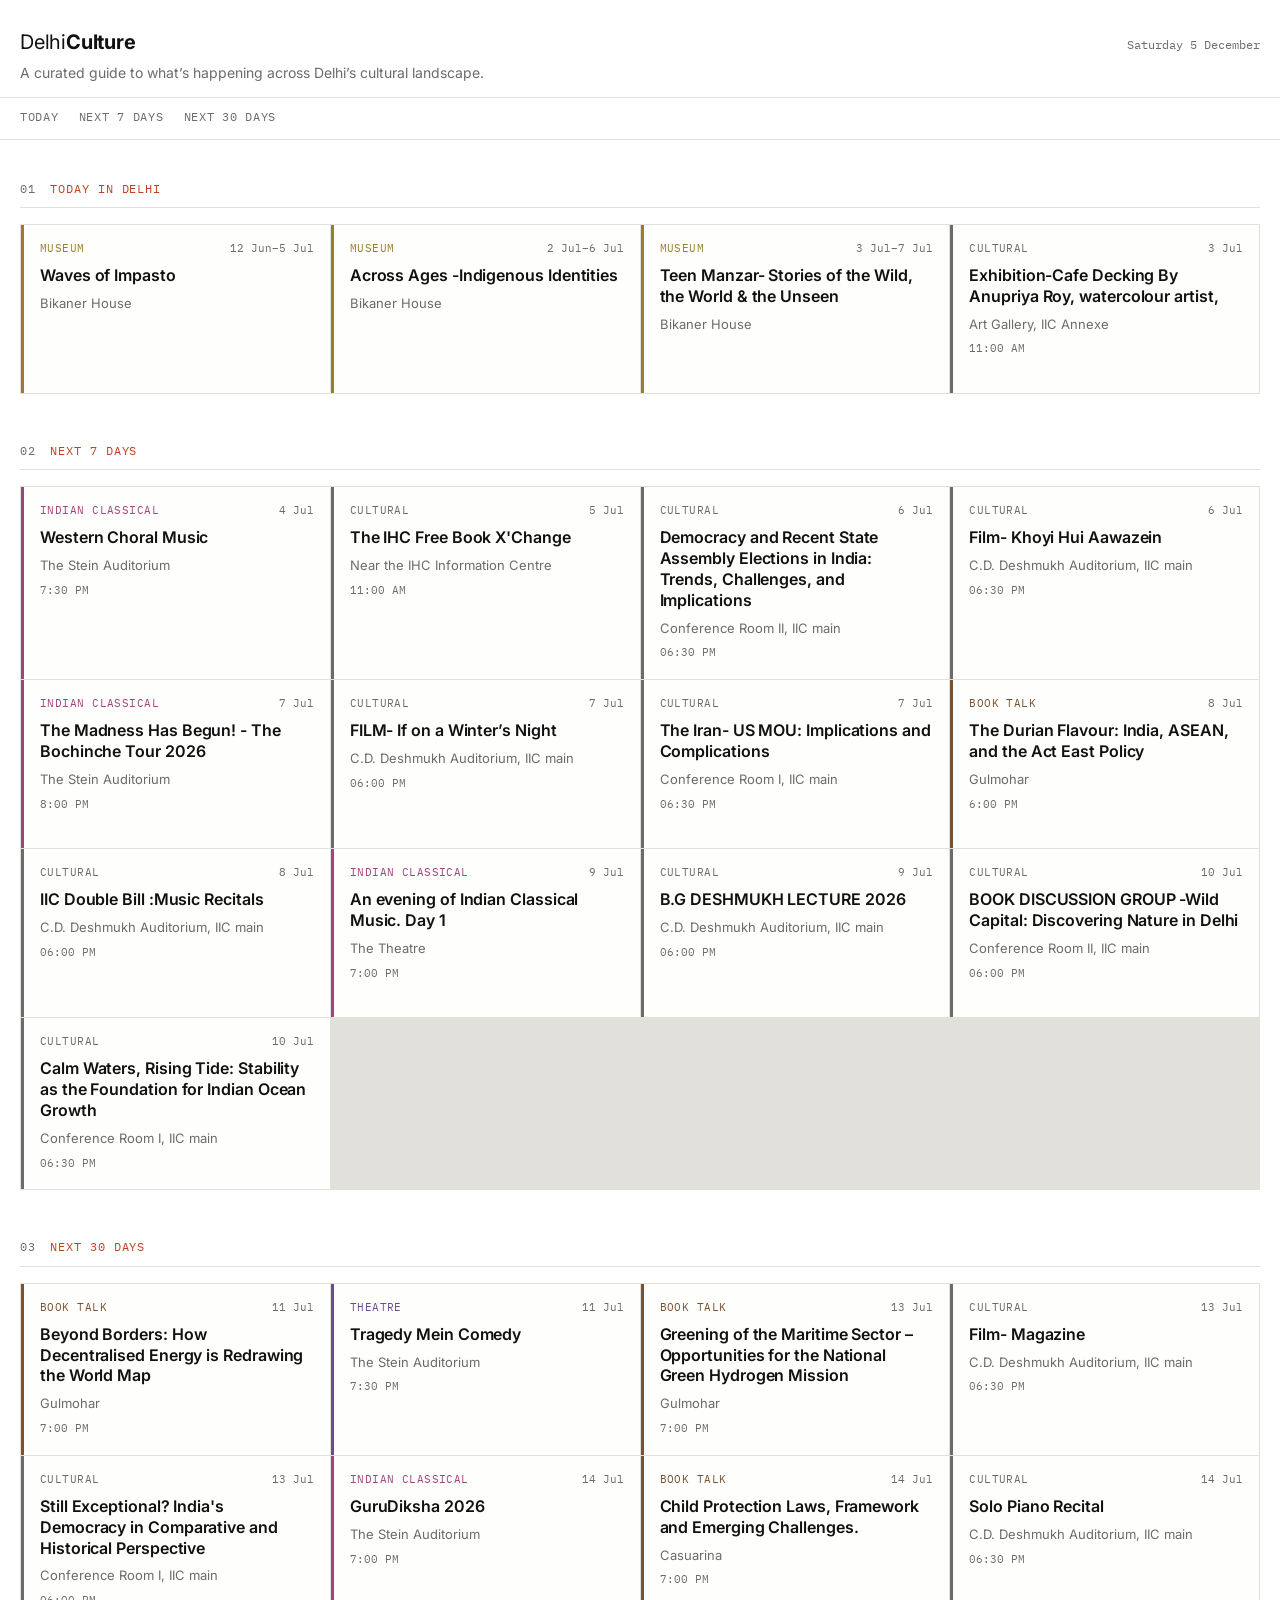
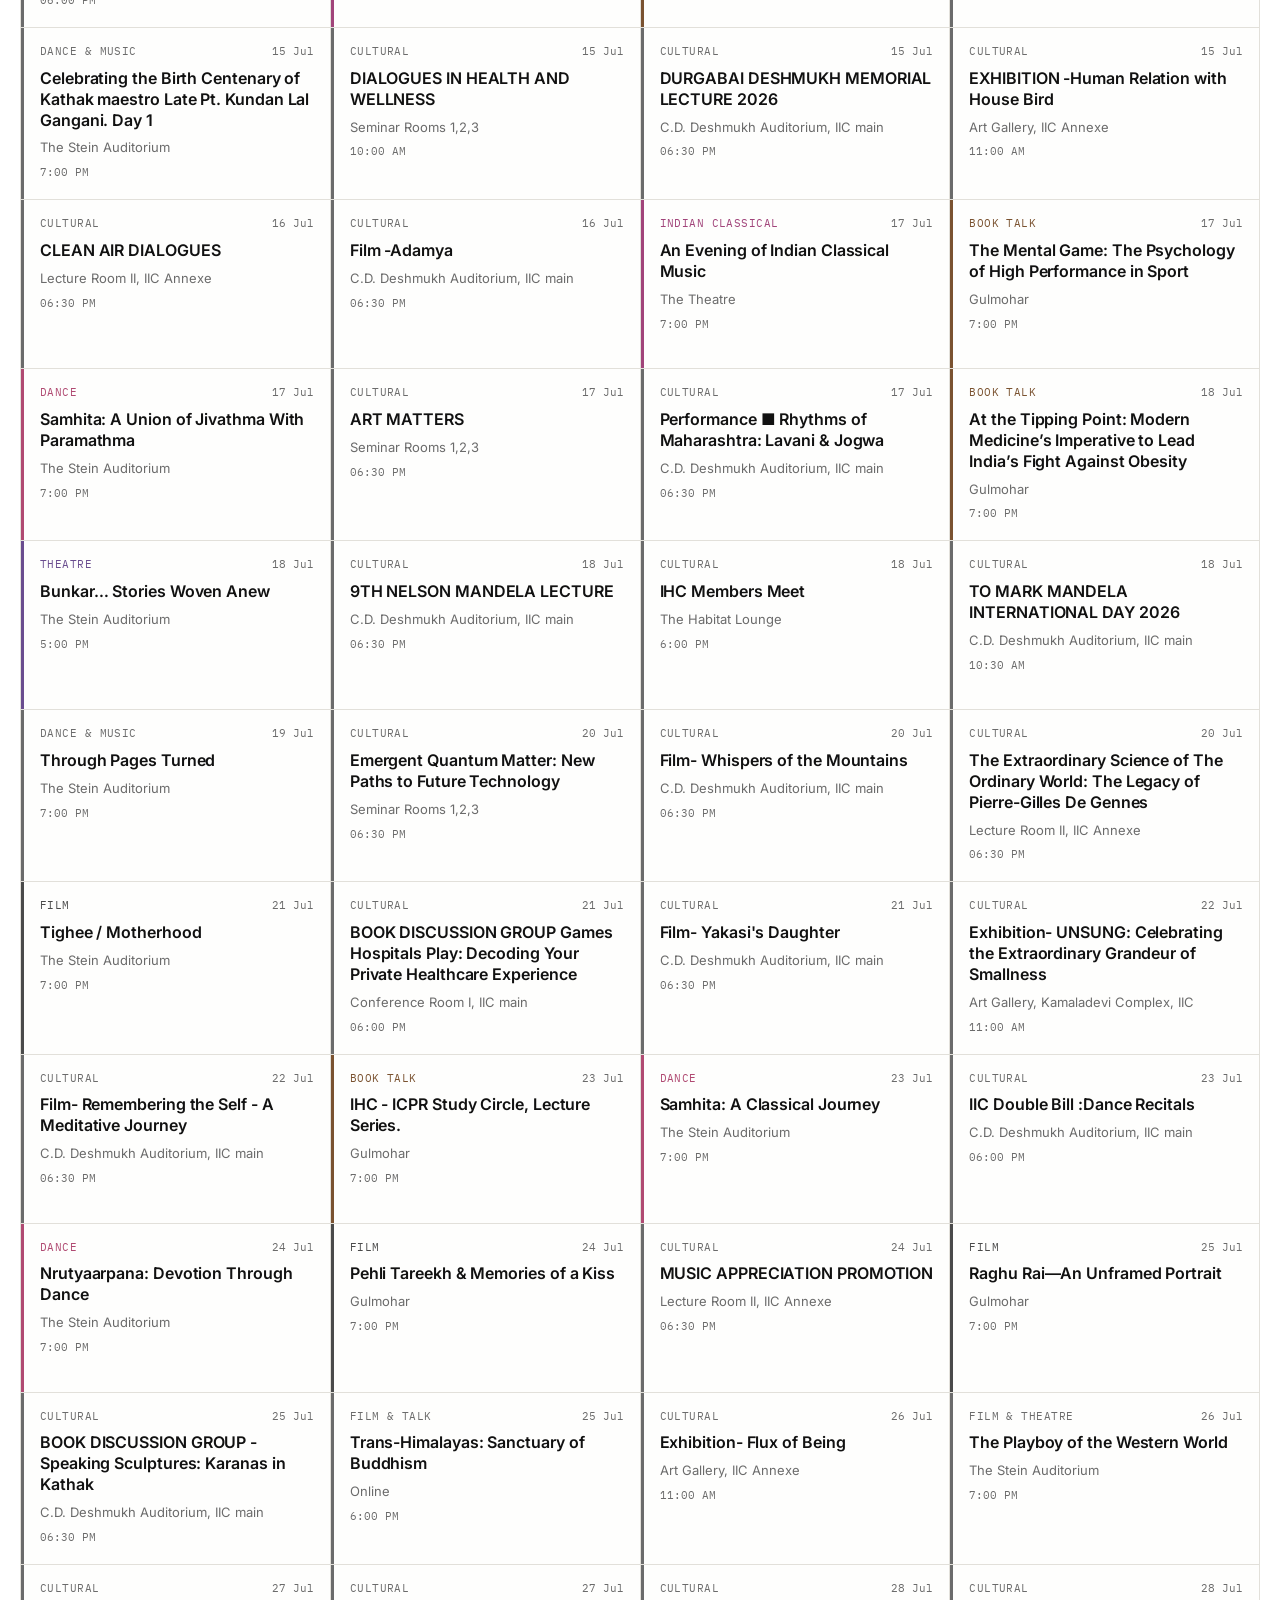
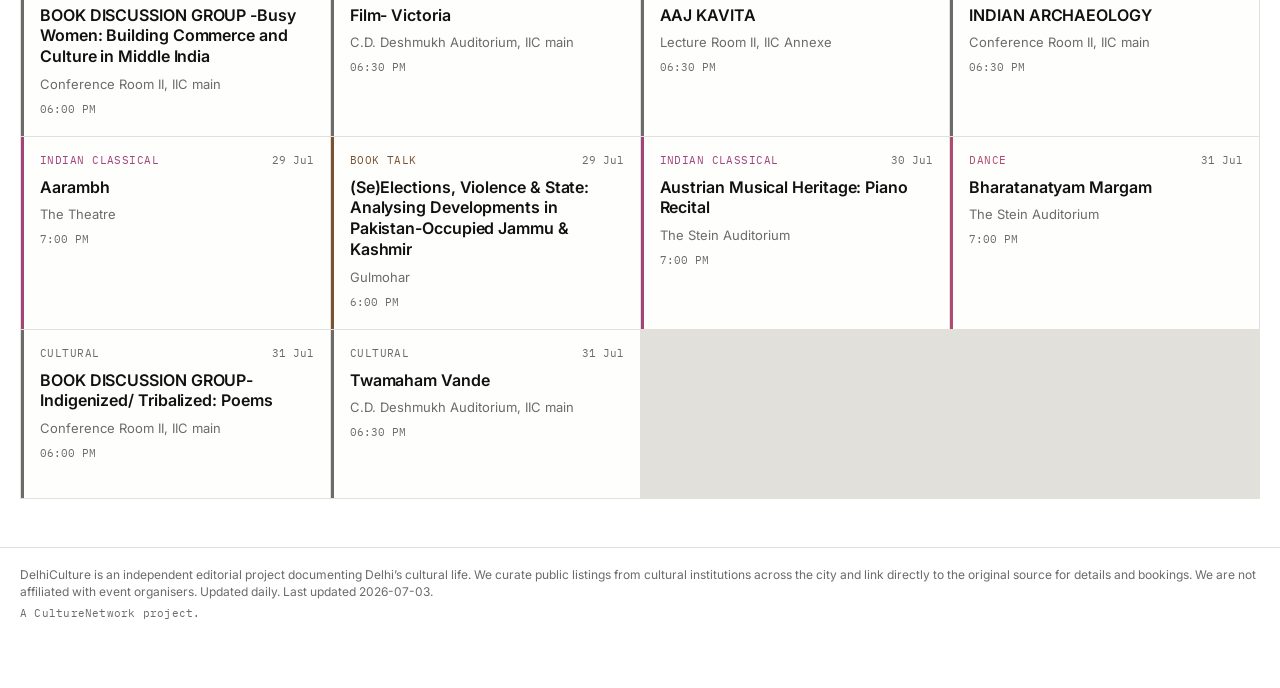
==== docs/index.html @ 077189d6 "Update events (2026-07-03)" ====
<!DOCTYPE html>
<html lang="en">
<head>
<meta charset="UTF-8">
<meta name="viewport" content="width=device-width, initial-scale=1.0">
<title>DelhiCulture — What to see in Delhi today</title>
<meta name="description" content="A curated index of exhibitions, talks, music, theatre and heritage events in Delhi. No ticketing, no clutter — just what's on.">
<link rel="preconnect" href="https://fonts.googleapis.com">
<link rel="preconnect" href="https://fonts.gstatic.com" crossorigin>
<link href="https://fonts.googleapis.com/css2?family=Inter:wght@400;500;600;700&family=IBM+Plex+Mono:wght@400;500&display=swap" rel="stylesheet">
<link rel="stylesheet" href="style.css">
</head>
<body>

<header class="masthead">
  <div class="masthead__row">
    <a href="/" class="wordmark"><span class="wordmark__delhi">Delhi</span><span class="wordmark__culture">Culture</span></a>
    <span class="masthead__date" id="masthead-date"></span>
  </div>
  <p class="masthead__strap">A curated guide to what’s happening across Delhi’s cultural landscape.</p>
</header>

<nav class="jumpnav" aria-label="Sections">
  <a href="#today">Today</a>
  <a href="#week">Next 7 Days</a>
  <a href="#month">Next 30 Days</a>
</nav>

<main id="main">

  <section class="section" id="today">
    <div class="section__eyebrow"><span class="eyebrow-index">01</span> Today in Delhi</div>
    <div class="card-grid" id="grid-today" data-empty-copy="Nothing new listed for today yet. Check back this evening, or see the next 7 days below.">
      <p class="loading">Loading —</p>
    </div>
  </section>

  <section class="section" id="week">
    <div class="section__eyebrow"><span class="eyebrow-index">02</span> Next 7 Days</div>
    <div class="card-grid" id="grid-week" data-empty-copy="Nothing new listed for the next 7 days yet.">
      <p class="loading">Loading —</p>
    </div>
  </section>

  <section class="section" id="month">
    <div class="section__eyebrow"><span class="eyebrow-index">03</span> Next 30 Days</div>
    <div class="card-grid" id="grid-month" data-empty-copy="Nothing new listed for the next 30 days yet.">
      <p class="loading">Loading —</p>
    </div>
  </section>

</main>

<footer class="footer">
  <p>DelhiCulture is an independent editorial project documenting Delhi’s cultural life. We curate public listings from cultural institutions across the city and link directly to the original source for details and bookings. We are not affiliated with event organisers. Updated daily. <span id="footer-generated"></span></p>
  <p class="footer__network">A CultureNetwork project.</p>
</footer>

<script src="app.js"></script>
</body>
</html>
---- docs/style.css ----
/* ============================================================
   DelhiCulture — design tokens
   Palette:  bg #FFFFFF · ink #111111 · muted #6B6B6B
             hairline #E2E0DA · accent #C1401F (used only for
             eyebrows + category tags — architectural redline)
   Type:     Inter (display/body) · IBM Plex Mono (metadata,
             the "index card" register — dates, times, category
             codes read like catalog annotations)
   Layout:   dense multi-column index, sharp corners, no shadow,
             no animation.
   ============================================================ */

:root {
  --bg: #ffffff;
  --ink: #111111;
  --muted: #6b6b6b;
  --hairline: #e2e0da;
  --accent: #c1401f;
  --card-bg: #fefefd;

  /* Category palette — muted, one hue family per discipline, used only
     as a left-edge stripe + the category label text. Kept desaturated
     so the grid still reads as quiet/editorial rather than a color chart. */
  --cat-heritage: #a13a2e;
  --cat-archaeology: #a15c2e;
  --cat-architecture: #35577d;
  --cat-urbanism: #3d6e78;
  --cat-landscape: #4c7a52;
  --cat-museum: #9c7d2e;
  --cat-photography: #6b5a8a;
  --cat-classical: #a1447a;
  --cat-jazz: #b8752b;
  --cat-dance: #b04a72;
  --cat-theatre: #6a4d8f;
  --cat-film: #4a4a4a;
  --cat-book: #7a5230;
  --cat-children: #c0703f;
  --cat-festival: #957a2e;
  --cat-default: #6b6b6b;

  --font-display: "Inter", -apple-system, "Helvetica Neue", Arial, sans-serif;
  --font-mono: "IBM Plex Mono", "SF Mono", Menlo, monospace;

  --gutter: 20px;
  --max-width: 1400px;
}

* { box-sizing: border-box; }

html { -webkit-text-size-adjust: 100%; }

body {
  margin: 0;
  background: var(--bg);
  color: var(--ink);
  font-family: var(--font-display);
  font-size: 15px;
  line-height: 1.45;
  -webkit-font-smoothing: antialiased;
}

a { color: inherit; }

/* ---------- masthead ---------- */

.masthead {
  max-width: var(--max-width);
  margin: 0 auto;
  padding: 28px var(--gutter) 14px;
  border-bottom: 1px solid var(--hairline);
}

.masthead__row {
  display: flex;
  align-items: baseline;
  justify-content: space-between;
  gap: 12px;
}

.wordmark {
  font-weight: 400;
  font-size: 20px;
  letter-spacing: -0.01em;
  text-decoration: none;
  color: var(--ink);
}

.wordmark__delhi {
  font-weight: 400;
}

.wordmark__culture {
  font-weight: 700;
}

.masthead__date {
  font-family: var(--font-mono);
  font-size: 12px;
  color: var(--muted);
  white-space: nowrap;
}

.masthead__strap {
  margin: 6px 0 0;
  color: var(--muted);
  font-size: 14px;
}

/* ---------- jump nav ---------- */

.jumpnav {
  max-width: var(--max-width);
  margin: 0 auto;
  padding: 10px var(--gutter);
  display: flex;
  gap: 20px;
  border-bottom: 1px solid var(--hairline);
  position: sticky;
  top: 0;
  background: var(--bg);
  z-index: 10;
}

.jumpnav a {
  font-family: var(--font-mono);
  font-size: 12px;
  text-transform: uppercase;
  letter-spacing: 0.06em;
  text-decoration: none;
  color: var(--muted);
  border-bottom: 1px solid transparent;
  padding-bottom: 2px;
}

.jumpnav a:hover,
.jumpnav a:focus-visible {
  color: var(--ink);
  border-bottom-color: var(--ink);
}

/* ---------- sections ---------- */

.section {
  max-width: var(--max-width);
  margin: 0 auto;
  padding: 40px var(--gutter) 8px;
}

.section__eyebrow {
  font-family: var(--font-mono);
  font-size: 12px;
  text-transform: uppercase;
  letter-spacing: 0.08em;
  color: var(--accent);
  margin-bottom: 16px;
  padding-bottom: 10px;
  border-bottom: 1px solid var(--hairline);
}

.eyebrow-index {
  color: var(--muted);
  margin-right: 6px;
}

.loading,
.empty-state {
  font-family: var(--font-mono);
  font-size: 13px;
  color: var(--muted);
  padding: 24px 0 40px;
}

/* ---------- card grid ---------- */

.card-grid {
  display: grid;
  grid-template-columns: repeat(auto-fill, minmax(260px, 1fr));
  gap: 1px;
  background: var(--hairline);
  border: 1px solid var(--hairline);
}

.card {
  background: var(--card-bg);
  padding: 16px 16px 18px;
  display: flex;
  flex-direction: column;
  gap: 8px;
  text-decoration: none;
  color: var(--ink);
  min-height: 168px;
  border-left: 3px solid var(--cat-color, var(--cat-default));
}

.card:hover .card__title,
.card:focus-visible .card__title {
  text-decoration: underline;
  text-underline-offset: 3px;
}

.card:focus-visible {
  outline: 2px solid var(--accent);
  outline-offset: -2px;
}

.card__meta {
  display: flex;
  justify-content: space-between;
  gap: 8px;
  font-family: var(--font-mono);
  font-size: 11px;
  color: var(--muted);
}

.card__category {
  color: var(--cat-color, var(--cat-default));
  text-transform: uppercase;
  letter-spacing: 0.04em;
}

.card__image {
  width: 100%;
  aspect-ratio: 16 / 9;
  object-fit: cover;
  background: #f2f1ee;
  display: block;
}

.card__title {
  font-weight: 600;
  font-size: 16px;
  line-height: 1.3;
  letter-spacing: -0.005em;
}

.card__venue {
  font-size: 13px;
  color: var(--muted);
}

.card__time {
  font-family: var(--font-mono);
  font-size: 11px;
  color: var(--muted);
}

.card__desc {
  font-size: 13px;
  color: #3a3a3a;
  line-height: 1.4;
  margin-top: auto;
  padding-top: 4px;
}

/* ---------- footer ---------- */

.footer {
  max-width: var(--max-width);
  margin: 40px auto 0;
  padding: 18px var(--gutter) 60px;
  border-top: 1px solid var(--hairline);
  color: var(--muted);
  font-size: 12px;
}

.footer p {
  margin: 0 0 6px;
}

.footer__network {
  color: var(--muted);
  font-family: var(--font-mono);
  font-size: 11px;
  letter-spacing: 0.02em;
}

/* ---------- accessibility / motion ---------- */

@media (prefers-reduced-motion: reduce) {
  * { transition: none !important; }
}

/* ---------- responsive ---------- */

@media (max-width: 640px) {
  .masthead__row { align-items: flex-start; flex-direction: column; gap: 2px; }
  .card-grid { grid-template-columns: 1fr; }
  .section { padding-top: 28px; }
}
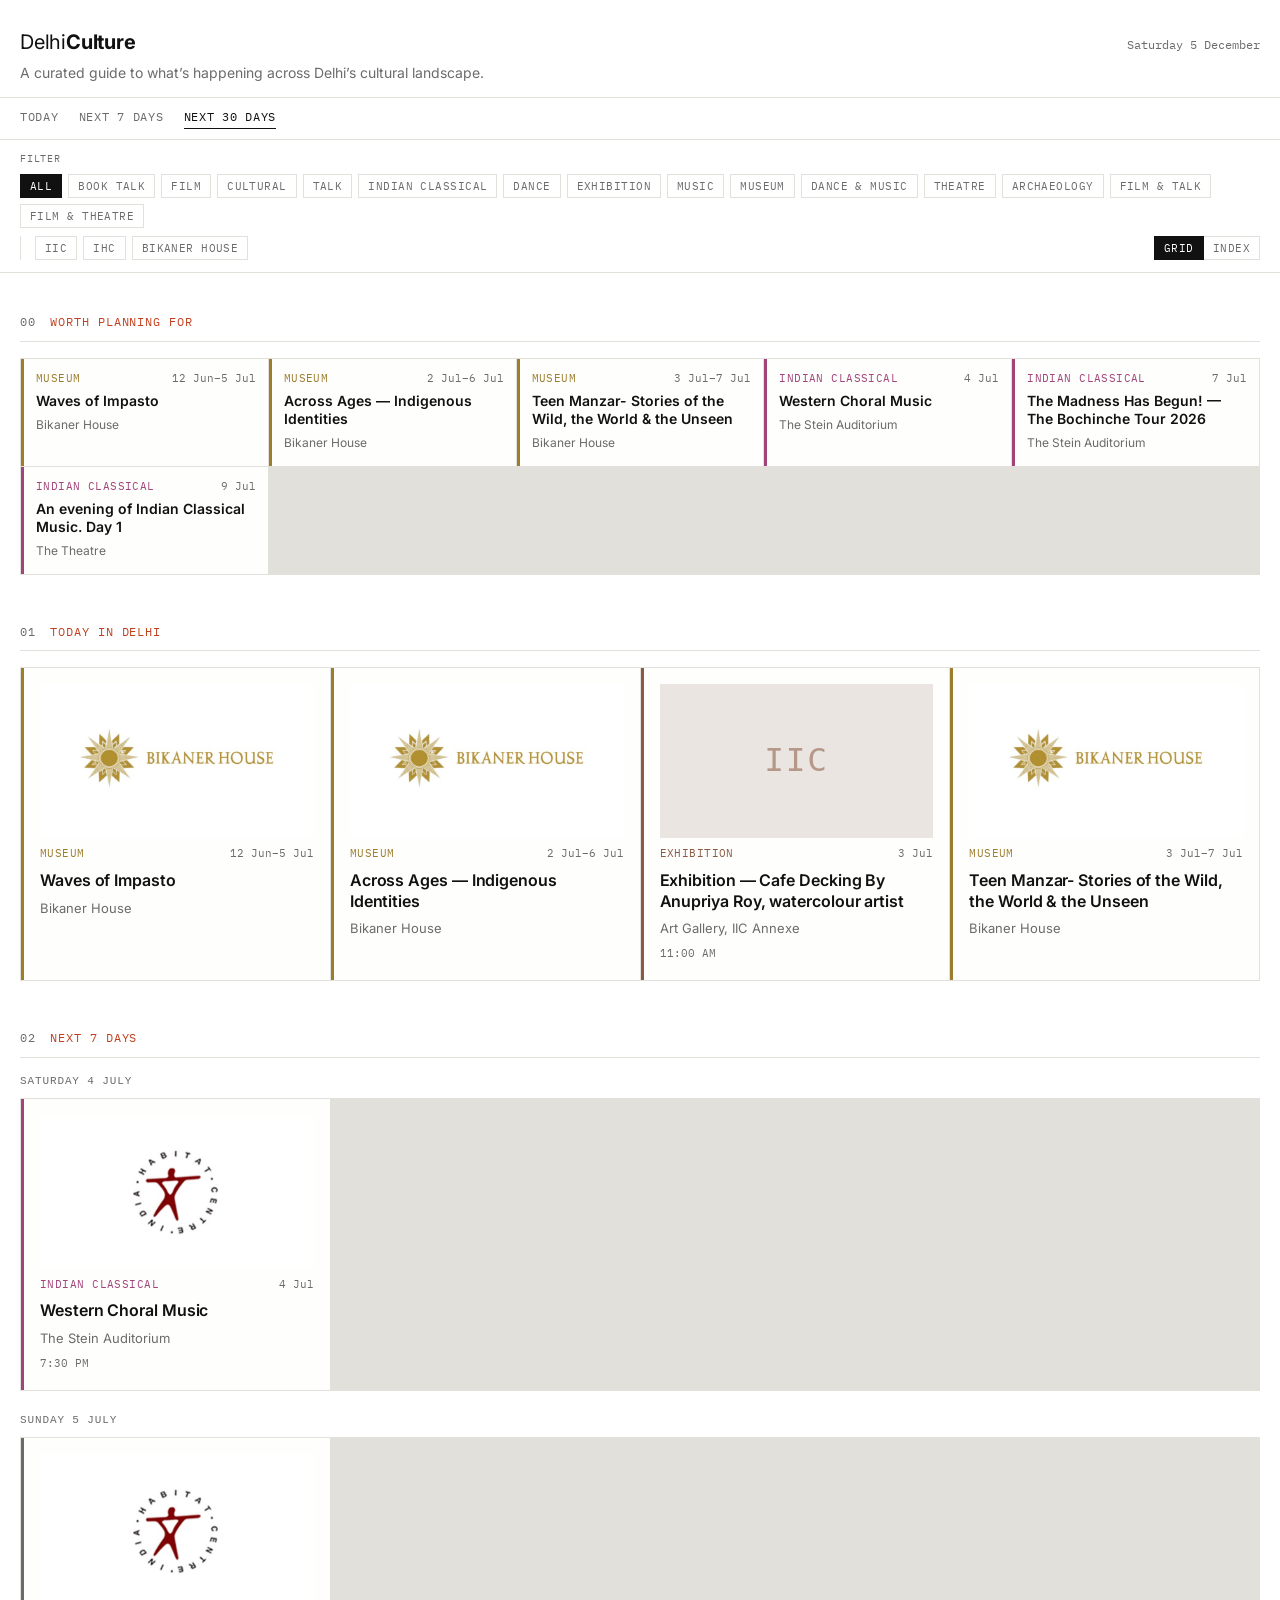
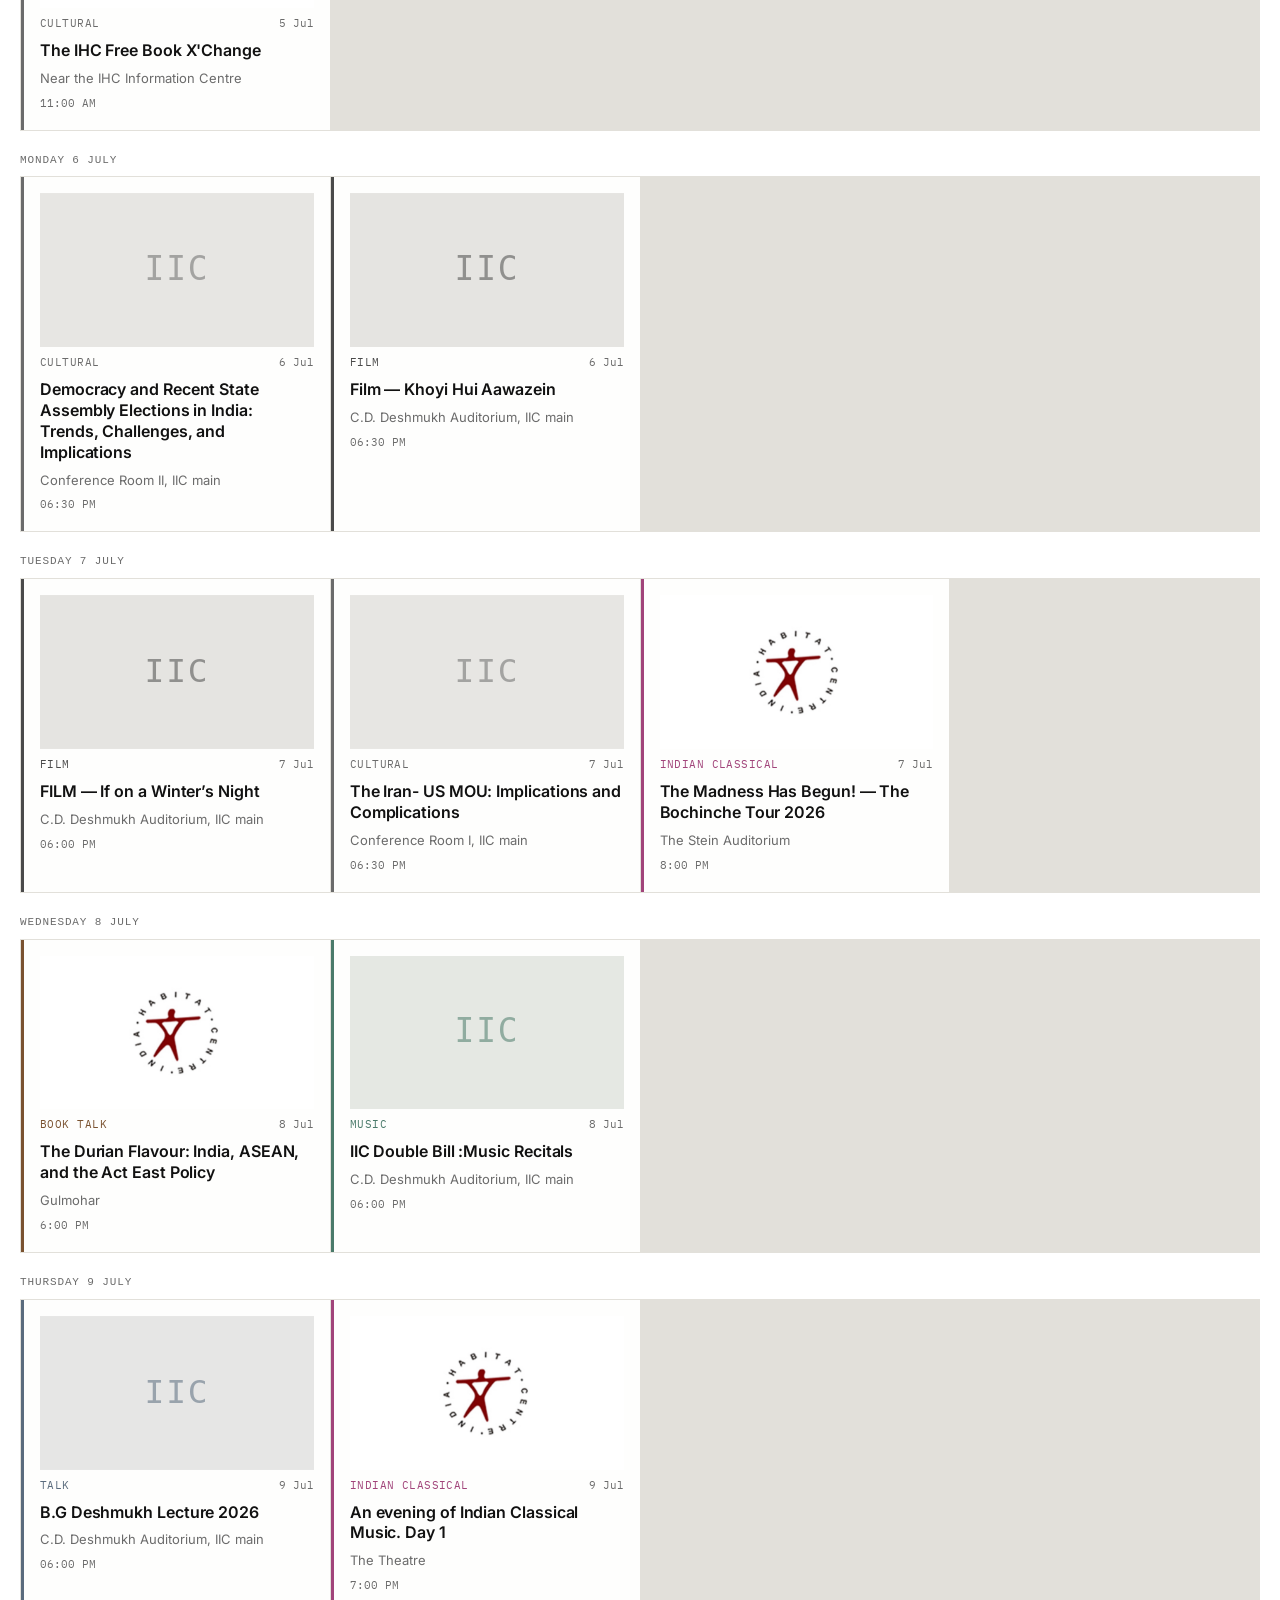
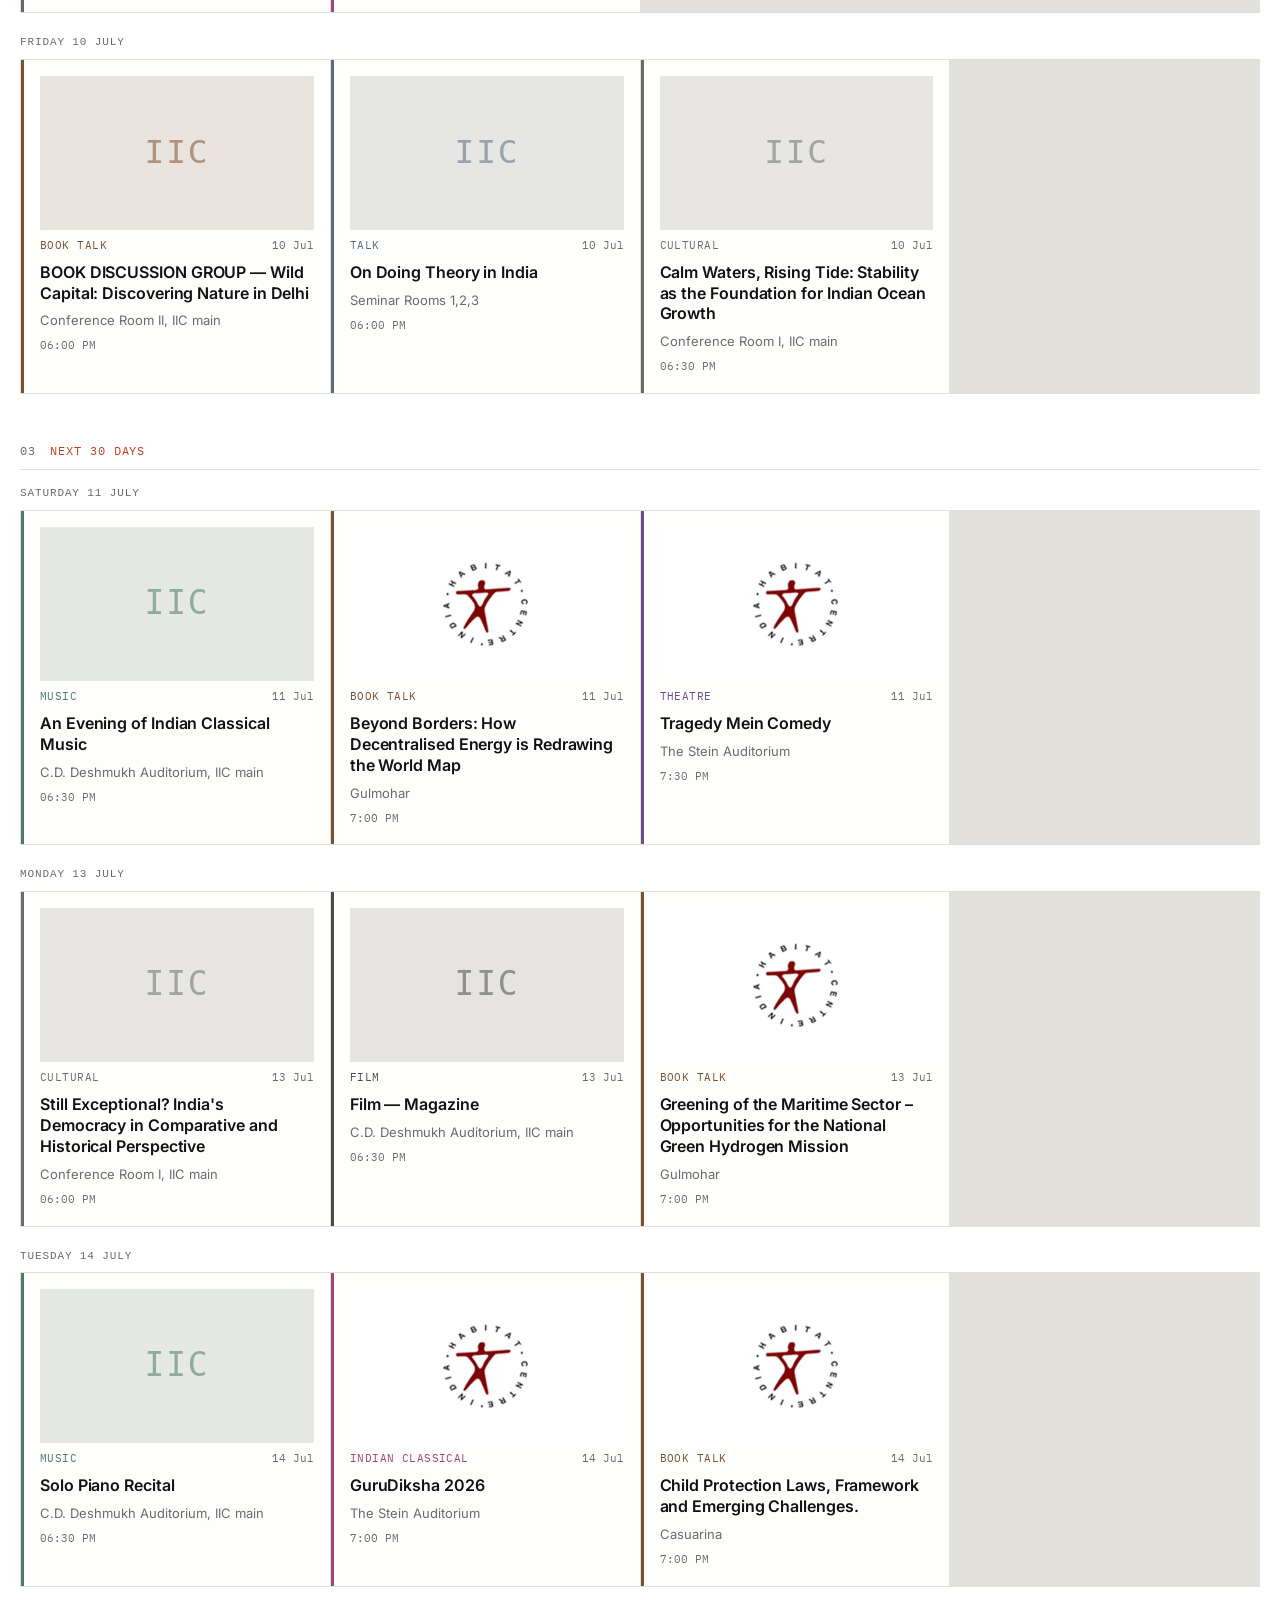
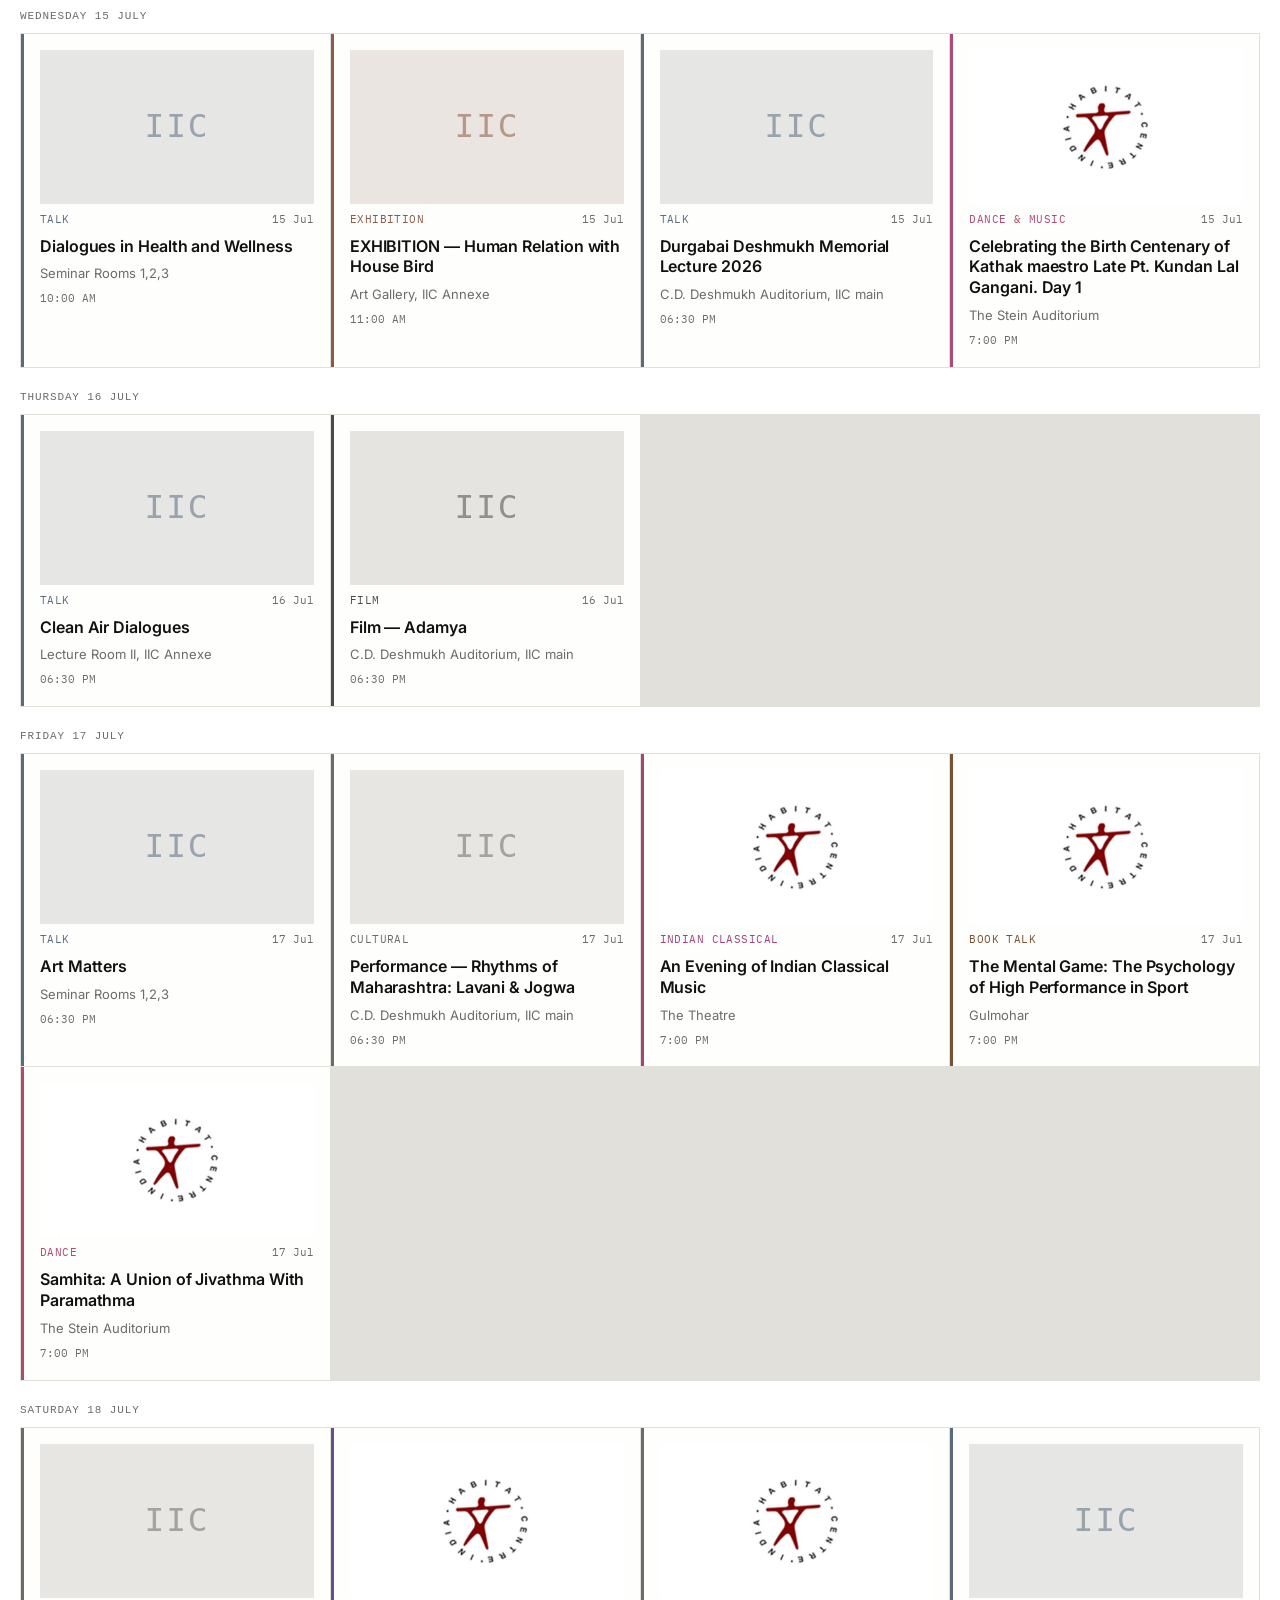
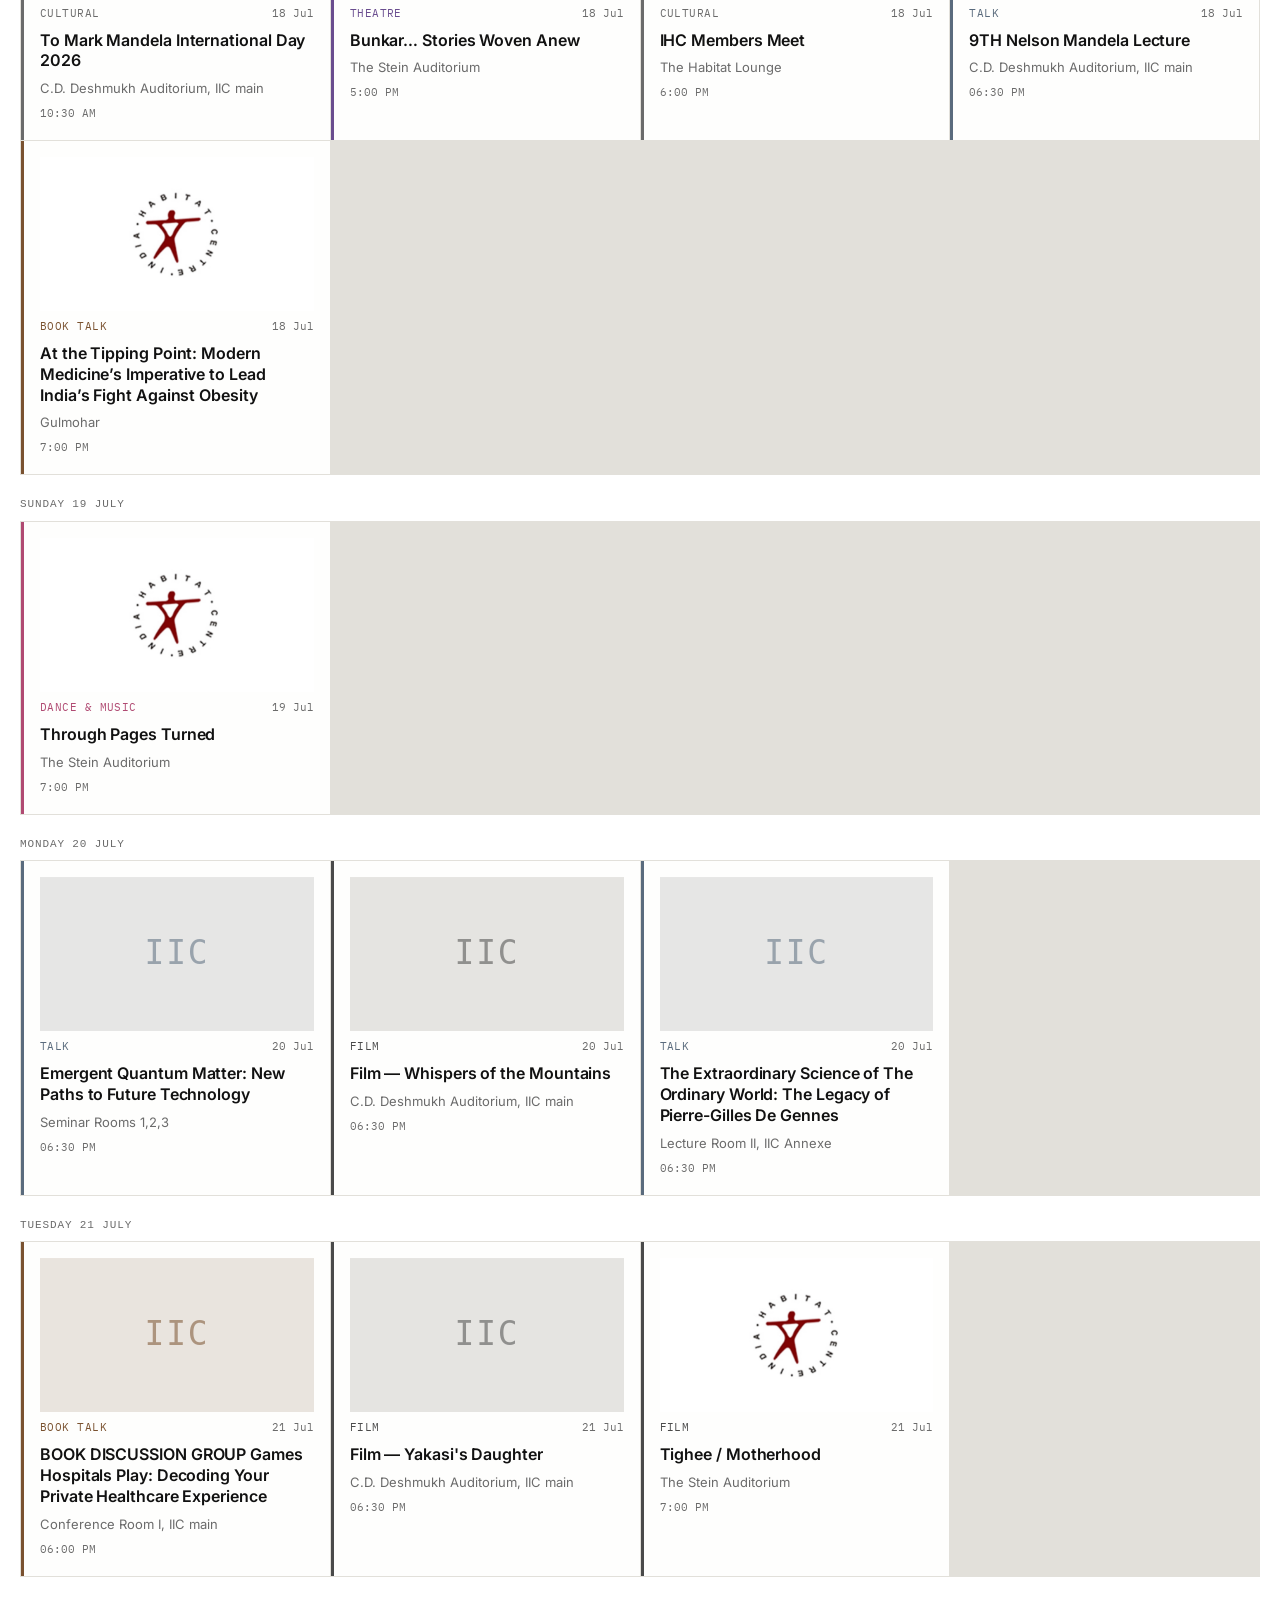
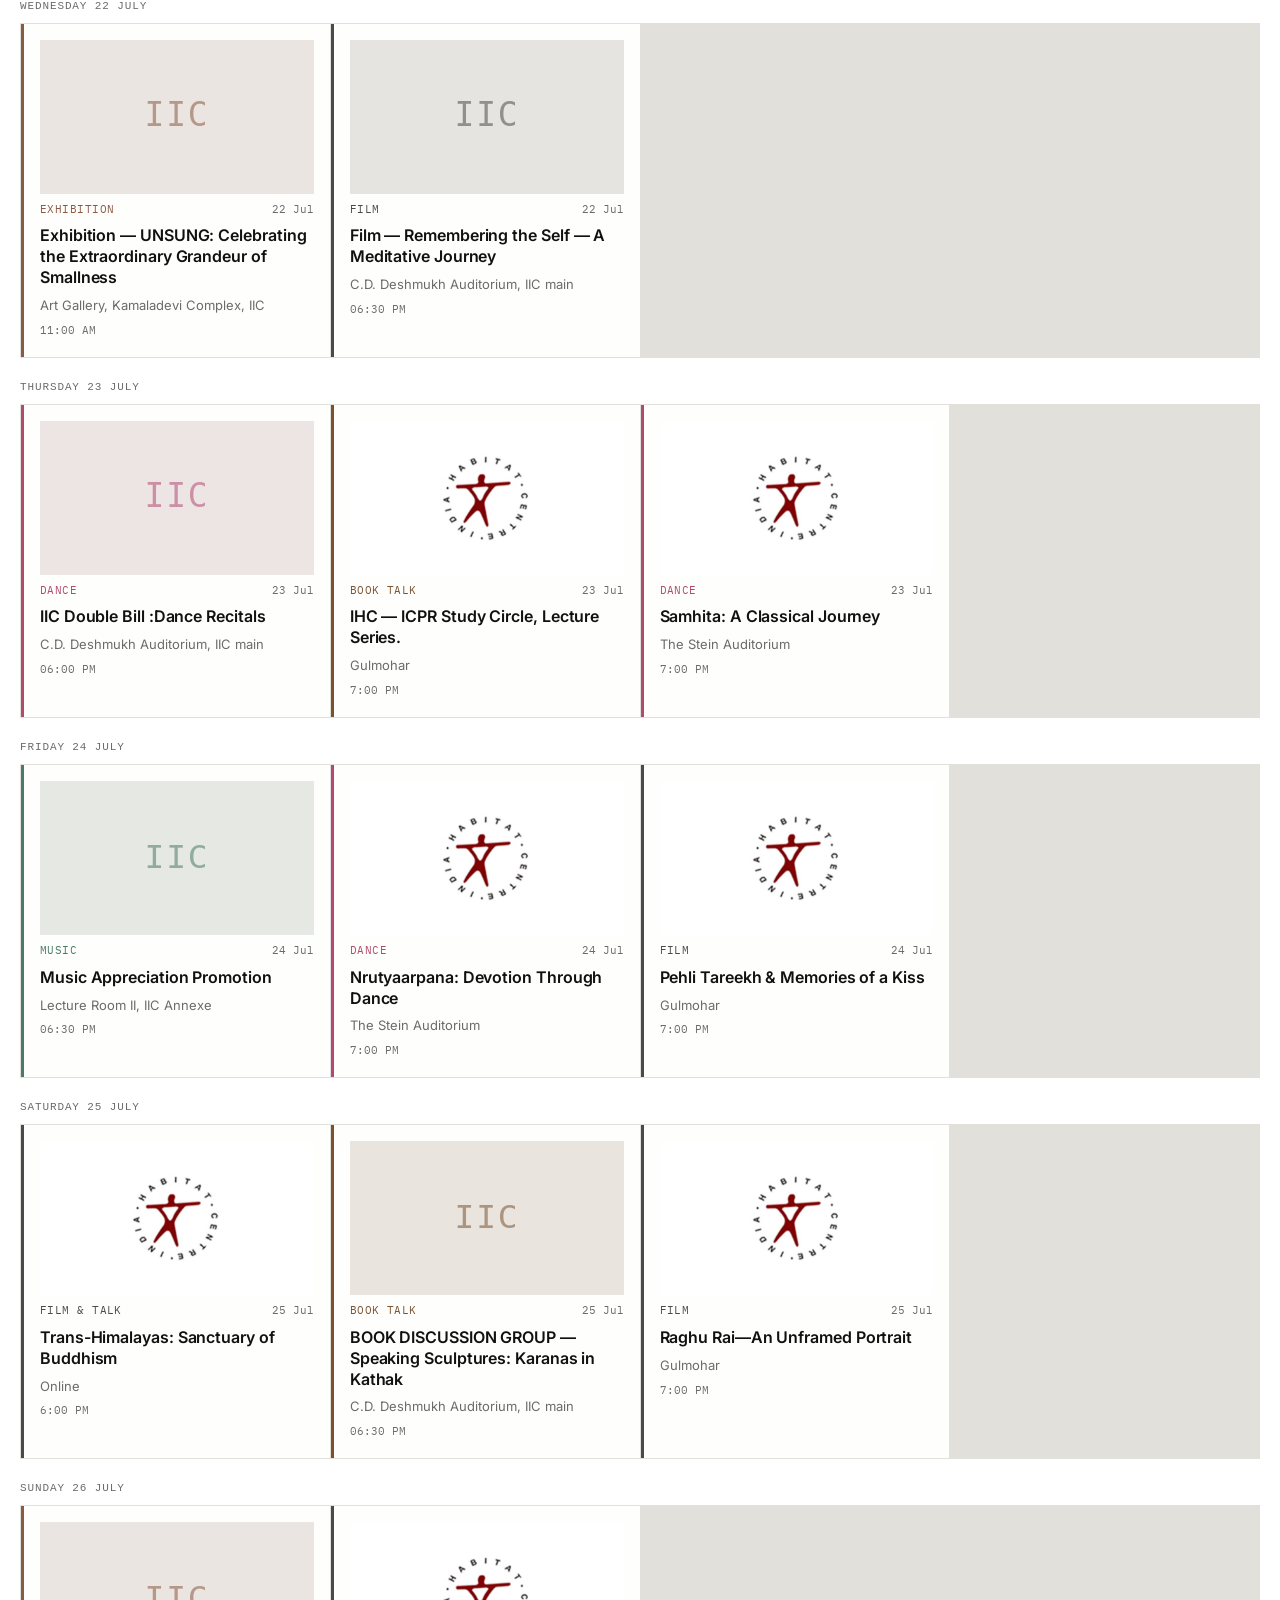
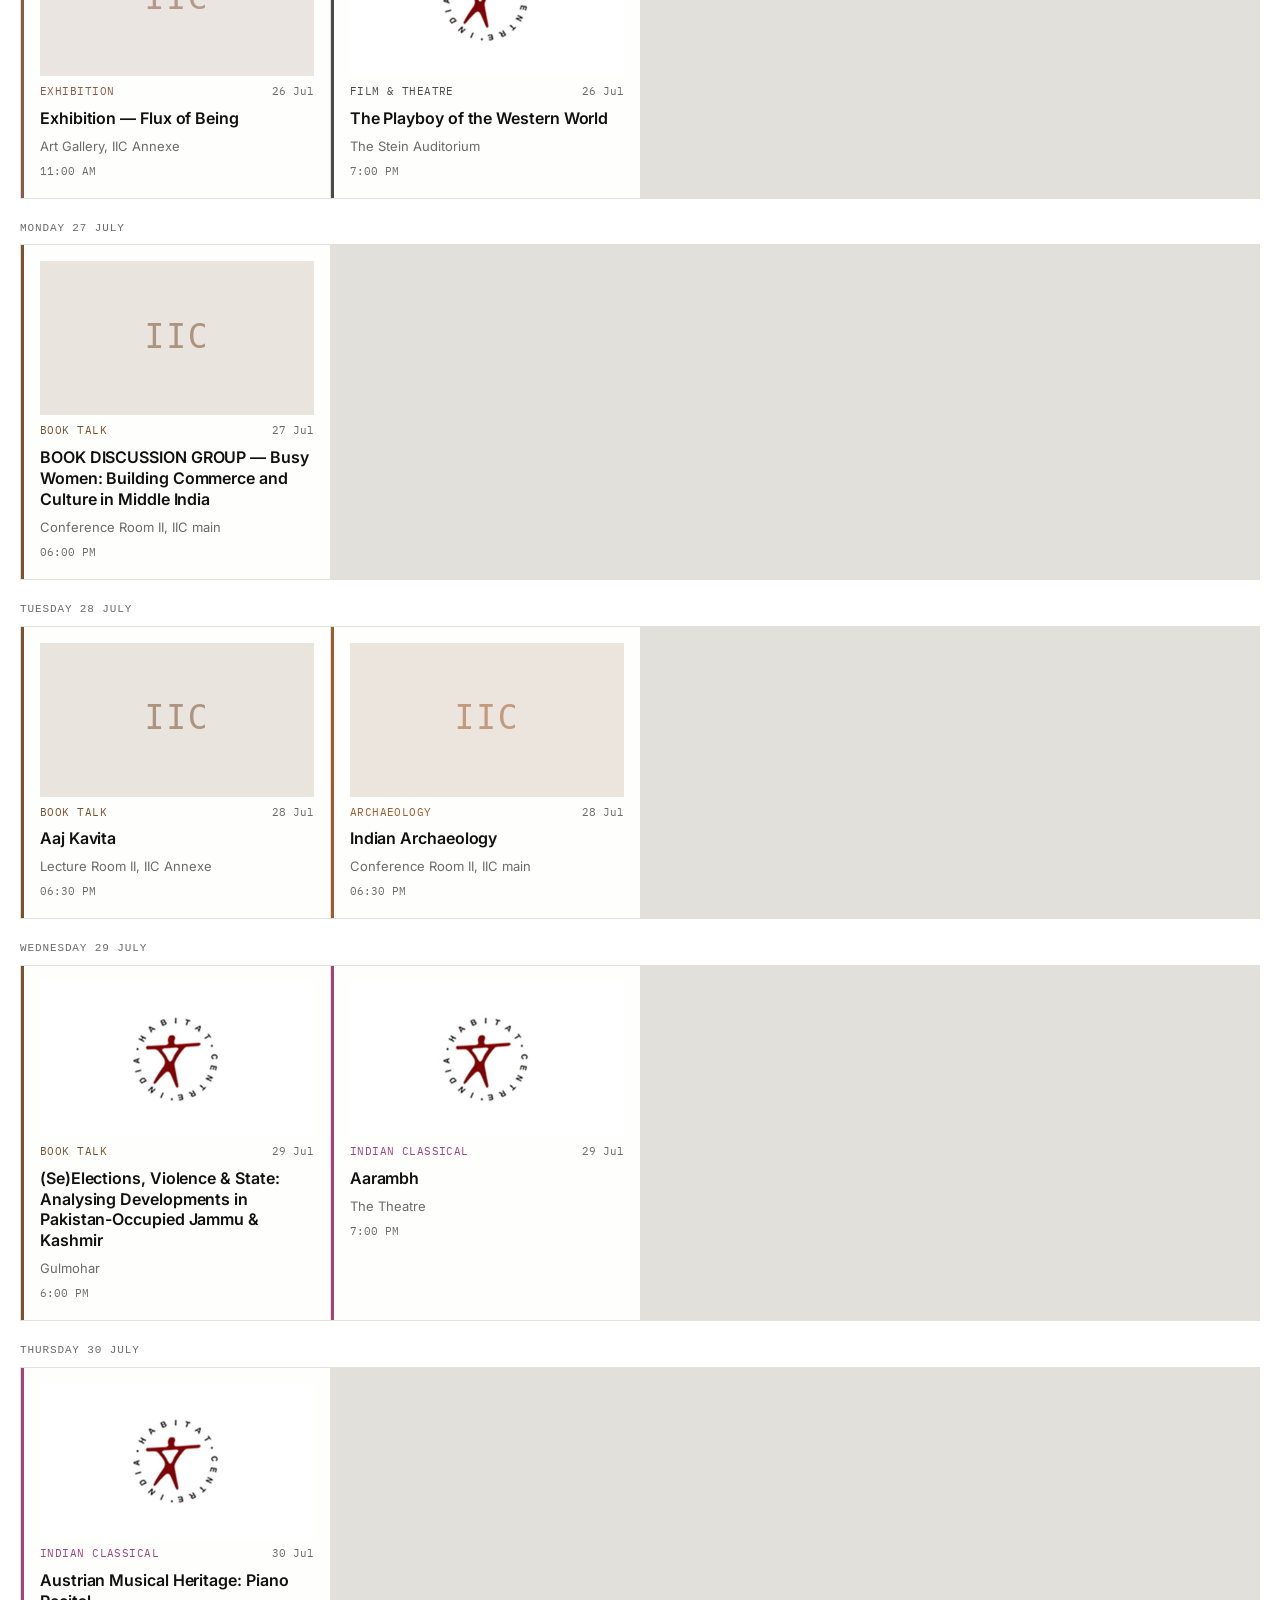
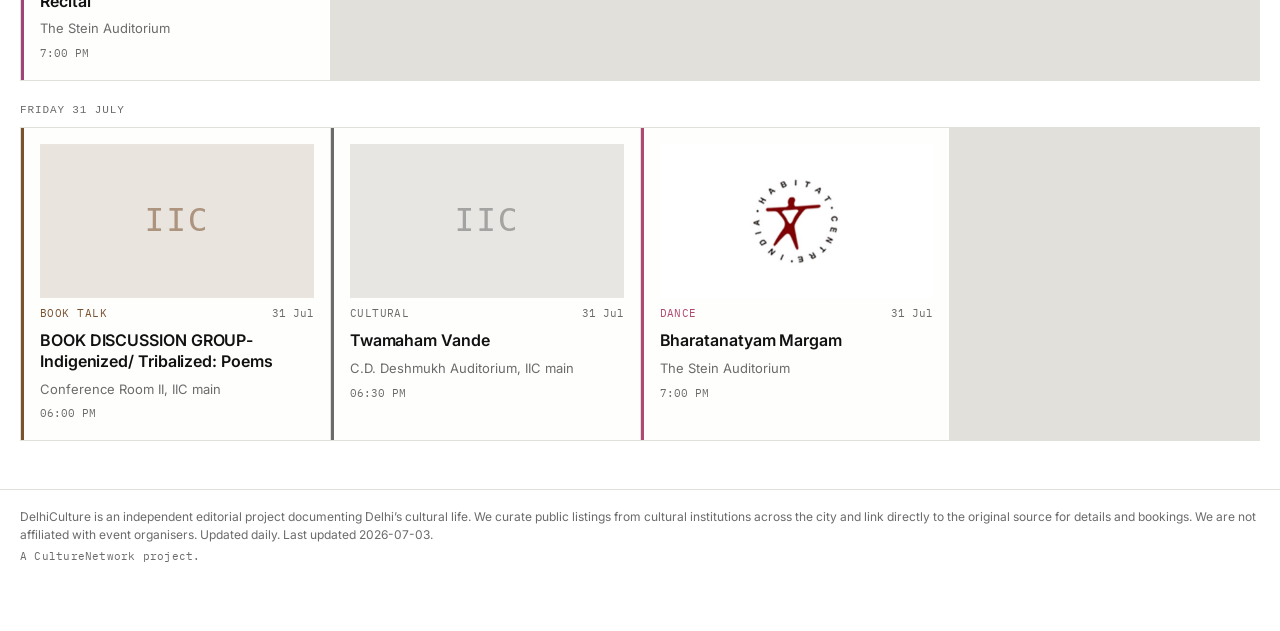
==== commit 8e3a4f06: "Update events (2026-07-03)" ====
--- a/docs/index.html
+++ b/docs/index.html
@@ -5,6 +5,12 @@
 <meta name="viewport" content="width=device-width, initial-scale=1.0">
 <title>DelhiCulture — What to see in Delhi today</title>
 <meta name="description" content="A curated index of exhibitions, talks, music, theatre and heritage events in Delhi. No ticketing, no clutter — just what's on.">
+<link rel="canonical" href="https://delhiculture.com/">
+<meta property="og:title" content="DelhiCulture — What to see in Delhi today">
+<meta property="og:description" content="A curated index of exhibitions, talks, music, theatre and heritage events in Delhi.">
+<meta property="og:url" content="https://delhiculture.com/">
+<meta property="og:type" content="website">
+<link rel="icon" href="data:image/svg+xml,%3Csvg xmlns='http://www.w3.org/2000/svg' viewBox='0 0 64 64'%3E%3Crect width='64' height='64' fill='%23111111'/%3E%3Ctext x='32' y='43' font-family='monospace' font-size='28' fill='%23ffffff' text-anchor='middle'%3EDC%3C/text%3E%3C/svg%3E">
 <link rel="preconnect" href="https://fonts.googleapis.com">
 <link rel="preconnect" href="https://fonts.gstatic.com" crossorigin>
 <link href="https://fonts.googleapis.com/css2?family=Inter:wght@400;500;600;700&family=IBM+Plex+Mono:wght@400;500&display=swap" rel="stylesheet">
@@ -26,28 +32,48 @@
   <a href="#month">Next 30 Days</a>
 </nav>
 
+<div class="controls" aria-label="Filter and view options">
+  <span class="controls__label">Filter</span>
+  <div class="filters" id="filter-cats" role="group" aria-label="Filter by category"></div>
+  <div class="controls__divider" aria-hidden="true"></div>
+  <div class="filters" id="filter-venues" role="group" aria-label="Filter by institution"></div>
+  <div class="viewtoggle" role="group" aria-label="View">
+    <button type="button" class="chip" data-view="grid" aria-pressed="true">Grid</button>
+    <button type="button" class="chip" data-view="list" aria-pressed="false">Index</button>
+  </div>
+</div>
+
 <main id="main">
+
+  <section class="section" id="highlights" hidden>
+    <div class="section__eyebrow"><span class="eyebrow-index">00</span> Worth Planning For</div>
+    <div class="hl-grid" id="grid-highlights"></div>
+  </section>
 
   <section class="section" id="today">
     <div class="section__eyebrow"><span class="eyebrow-index">01</span> Today in Delhi</div>
-    <div class="card-grid" id="grid-today" data-empty-copy="Nothing new listed for today yet. Check back this evening, or see the next 7 days below.">
+    <div class="section__body" id="grid-today" data-empty-copy="Nothing new listed for today yet. Check back this evening, or see the next 7 days below.">
       <p class="loading">Loading —</p>
     </div>
   </section>
 
   <section class="section" id="week">
     <div class="section__eyebrow"><span class="eyebrow-index">02</span> Next 7 Days</div>
-    <div class="card-grid" id="grid-week" data-empty-copy="Nothing new listed for the next 7 days yet.">
+    <div class="section__body" id="grid-week" data-empty-copy="Nothing new listed for the next 7 days yet.">
       <p class="loading">Loading —</p>
     </div>
   </section>
 
   <section class="section" id="month">
     <div class="section__eyebrow"><span class="eyebrow-index">03</span> Next 30 Days</div>
-    <div class="card-grid" id="grid-month" data-empty-copy="Nothing new listed for the next 30 days yet.">
+    <div class="section__body" id="grid-month" data-empty-copy="Nothing new listed for the next 30 days yet.">
       <p class="loading">Loading —</p>
     </div>
   </section>
+
+  <noscript>
+    <div class="section"><p class="empty-state">Listings need JavaScript to load. The raw data is at <a href="events.json">events.json</a>.</p></div>
+  </noscript>
 
 </main>
 
--- a/docs/style.css
+++ b/docs/style.css
@@ -1,13 +1,16 @@
 /* ============================================================
-   DelhiCulture — design tokens
+   DelhiCulture — design tokens (v2)
    Palette:  bg #FFFFFF · ink #111111 · muted #6B6B6B
-             hairline #E2E0DA · accent #C1401F (used only for
-             eyebrows + category tags — architectural redline)
-   Type:     Inter (display/body) · IBM Plex Mono (metadata,
-             the "index card" register — dates, times, category
-             codes read like catalog annotations)
+             hairline #E2E0DA · accent #C1401F (eyebrows + focus
+             only — architectural redline)
+   Type:     Inter (display/body) · IBM Plex Mono (metadata —
+             the "index card" register)
    Layout:   dense multi-column index, sharp corners, no shadow,
              no animation.
+   v2 adds:  filter chips, Grid/Index view toggle, date-group
+             headings, highlights strip, three new category hues
+             (Exhibition / Talk / Music — mirrored in app.js
+             CATEGORY_HEX; keep in sync).
    ============================================================ */
 
 :root {
@@ -18,9 +21,7 @@
   --accent: #c1401f;
   --card-bg: #fefefd;
 
-  /* Category palette — muted, one hue family per discipline, used only
-     as a left-edge stripe + the category label text. Kept desaturated
-     so the grid still reads as quiet/editorial rather than a color chart. */
+  /* Category palette — muted, one hue family per discipline. */
   --cat-heritage: #a13a2e;
   --cat-archaeology: #a15c2e;
   --cat-architecture: #35577d;
@@ -36,6 +37,9 @@
   --cat-book: #7a5230;
   --cat-children: #c0703f;
   --cat-festival: #957a2e;
+  --cat-exhibition: #8a5a44;
+  --cat-talk: #5a6b7d;
+  --cat-music: #4a7a6a;
   --cat-default: #6b6b6b;
 
   --font-display: "Inter", -apple-system, "Helvetica Neue", Arial, sans-serif;
@@ -47,7 +51,7 @@
 
 * { box-sizing: border-box; }
 
-html { -webkit-text-size-adjust: 100%; }
+html { -webkit-text-size-adjust: 100%; scroll-padding-top: 48px; }
 
 body {
   margin: 0;
@@ -85,13 +89,8 @@
   color: var(--ink);
 }
 
-.wordmark__delhi {
-  font-weight: 400;
-}
-
-.wordmark__culture {
-  font-weight: 700;
-}
+.wordmark__delhi { font-weight: 400; }
+.wordmark__culture { font-weight: 700; }
 
 .masthead__date {
   font-family: var(--font-mono);
@@ -133,10 +132,80 @@
 }
 
 .jumpnav a:hover,
-.jumpnav a:focus-visible {
+.jumpnav a:focus-visible,
+.jumpnav a.is-active {
   color: var(--ink);
   border-bottom-color: var(--ink);
 }
+
+/* ---------- controls: filters + view toggle ---------- */
+
+.controls {
+  max-width: var(--max-width);
+  margin: 0 auto;
+  padding: 12px var(--gutter);
+  display: flex;
+  flex-wrap: wrap;
+  align-items: center;
+  gap: 8px 14px;
+  border-bottom: 1px solid var(--hairline);
+}
+
+.controls__label {
+  font-family: var(--font-mono);
+  font-size: 10px;
+  text-transform: uppercase;
+  letter-spacing: 0.08em;
+  color: var(--muted);
+  margin-right: -4px;
+}
+
+.filters {
+  display: flex;
+  flex-wrap: wrap;
+  gap: 6px;
+  align-items: center;
+}
+
+.chip {
+  font-family: var(--font-mono);
+  font-size: 11px;
+  text-transform: uppercase;
+  letter-spacing: 0.04em;
+  color: var(--muted);
+  background: transparent;
+  border: 1px solid var(--hairline);
+  border-radius: 0;
+  padding: 4px 9px;
+  cursor: pointer;
+}
+
+.chip:hover { color: var(--ink); border-color: var(--ink); }
+
+.chip[aria-pressed="true"] {
+  color: var(--bg);
+  background: var(--ink);
+  border-color: var(--ink);
+}
+
+.chip:focus-visible {
+  outline: 2px solid var(--accent);
+  outline-offset: 1px;
+}
+
+.controls__divider {
+  width: 1px;
+  align-self: stretch;
+  background: var(--hairline);
+}
+
+.viewtoggle {
+  display: flex;
+  gap: 0;
+  margin-left: auto;
+}
+
+.viewtoggle .chip + .chip { border-left: 0; }
 
 /* ---------- sections ---------- */
 
@@ -170,6 +239,31 @@
   padding: 24px 0 40px;
 }
 
+.link-reset {
+  font-family: var(--font-mono);
+  font-size: 13px;
+  color: var(--ink);
+  background: none;
+  border: none;
+  border-bottom: 1px solid var(--ink);
+  padding: 0 0 1px;
+  cursor: pointer;
+}
+
+/* ---------- date group headings ---------- */
+
+.date-heading {
+  font-family: var(--font-mono);
+  font-size: 11px;
+  font-weight: 500;
+  text-transform: uppercase;
+  letter-spacing: 0.08em;
+  color: var(--muted);
+  margin: 22px 0 8px;
+}
+
+.date-heading:first-child { margin-top: 0; }
+
 /* ---------- card grid ---------- */
 
 .card-grid {
@@ -226,6 +320,14 @@
   display: block;
 }
 
+/* venue logos/wordmarks — shown in full rather than cropped */
+.card__image--contain {
+  object-fit: contain;
+  background: #ffffff;
+  padding: 24px;
+  box-sizing: border-box;
+}
+
 .card__title {
   font-weight: 600;
   font-size: 16px;
@@ -252,6 +354,110 @@
   padding-top: 4px;
 }
 
+/* ---------- index (list) view ---------- */
+
+.index-list {
+  border-top: 1px solid var(--hairline);
+}
+
+.row {
+  display: grid;
+  grid-template-columns: 200px minmax(0, 1fr) 220px;
+  gap: 4px 16px;
+  align-items: baseline;
+  padding: 10px 4px 10px 12px;
+  border-bottom: 1px solid var(--hairline);
+  border-left: 3px solid var(--cat-color, var(--cat-default));
+  text-decoration: none;
+  color: var(--ink);
+}
+
+.row:hover .row__title,
+.row:focus-visible .row__title {
+  text-decoration: underline;
+  text-underline-offset: 3px;
+}
+
+.row:focus-visible {
+  outline: 2px solid var(--accent);
+  outline-offset: -2px;
+}
+
+.row__meta {
+  display: flex;
+  gap: 12px;
+  font-family: var(--font-mono);
+  font-size: 11px;
+  color: var(--muted);
+  white-space: nowrap;
+}
+
+.row__time { min-width: 64px; }
+
+.row__title {
+  font-weight: 600;
+  font-size: 15px;
+  line-height: 1.35;
+}
+
+.row__venue {
+  font-size: 13px;
+  color: var(--muted);
+  text-align: right;
+}
+
+/* ---------- highlights strip ---------- */
+
+.hl-grid {
+  display: grid;
+  grid-template-columns: repeat(auto-fill, minmax(210px, 1fr));
+  gap: 1px;
+  background: var(--hairline);
+  border: 1px solid var(--hairline);
+}
+
+.hl-card {
+  background: var(--card-bg);
+  padding: 12px 12px 14px;
+  display: flex;
+  flex-direction: column;
+  gap: 6px;
+  text-decoration: none;
+  color: var(--ink);
+  border-left: 3px solid var(--cat-color, var(--cat-default));
+}
+
+.hl-card:hover .hl-card__title,
+.hl-card:focus-visible .hl-card__title {
+  text-decoration: underline;
+  text-underline-offset: 3px;
+}
+
+.hl-card:focus-visible {
+  outline: 2px solid var(--accent);
+  outline-offset: -2px;
+}
+
+.hl-card__meta {
+  display: flex;
+  justify-content: space-between;
+  gap: 8px;
+  font-family: var(--font-mono);
+  font-size: 10.5px;
+  color: var(--muted);
+}
+
+.hl-card__title {
+  font-weight: 600;
+  font-size: 14px;
+  line-height: 1.3;
+}
+
+.hl-card__venue {
+  font-size: 12px;
+  color: var(--muted);
+}
+
 /* ---------- footer ---------- */
 
 .footer {
@@ -263,9 +469,7 @@
   font-size: 12px;
 }
 
-.footer p {
-  margin: 0 0 6px;
-}
+.footer p { margin: 0 0 6px; }
 
 .footer__network {
   color: var(--muted);
@@ -286,4 +490,23 @@
   .masthead__row { align-items: flex-start; flex-direction: column; gap: 2px; }
   .card-grid { grid-template-columns: 1fr; }
   .section { padding-top: 28px; }
-}
+
+  .controls { padding: 10px var(--gutter); }
+  .controls__divider { display: none; }
+  .viewtoggle { margin-left: 0; width: 100%; }
+
+  .row {
+    grid-template-columns: 1fr;
+    gap: 2px;
+    padding-right: 0;
+  }
+  .row__venue { text-align: left; }
+}
+
+/* ---------- print: the index should photocopy well ---------- */
+
+@media print {
+  .jumpnav, .controls, .card__image { display: none; }
+  .card, .row, .hl-card { border-left-color: #999; }
+  body { font-size: 12px; }
+}
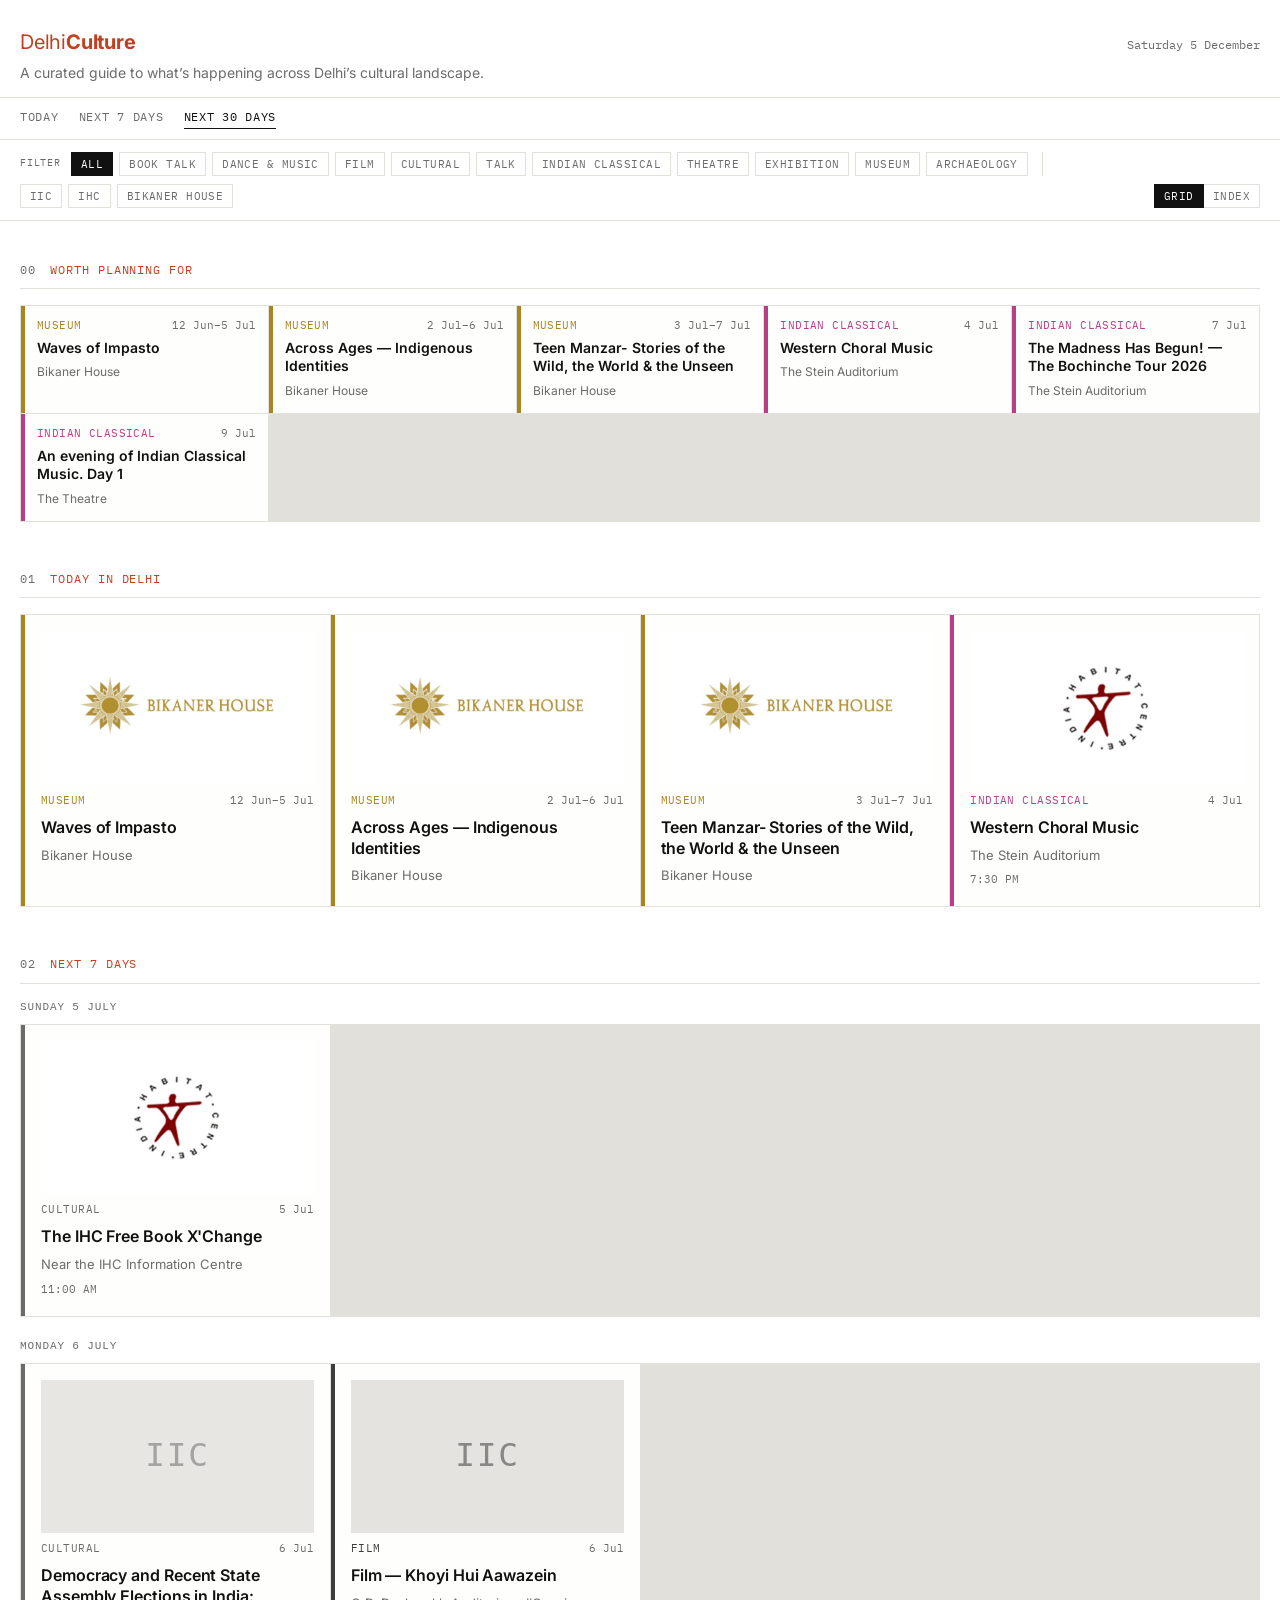
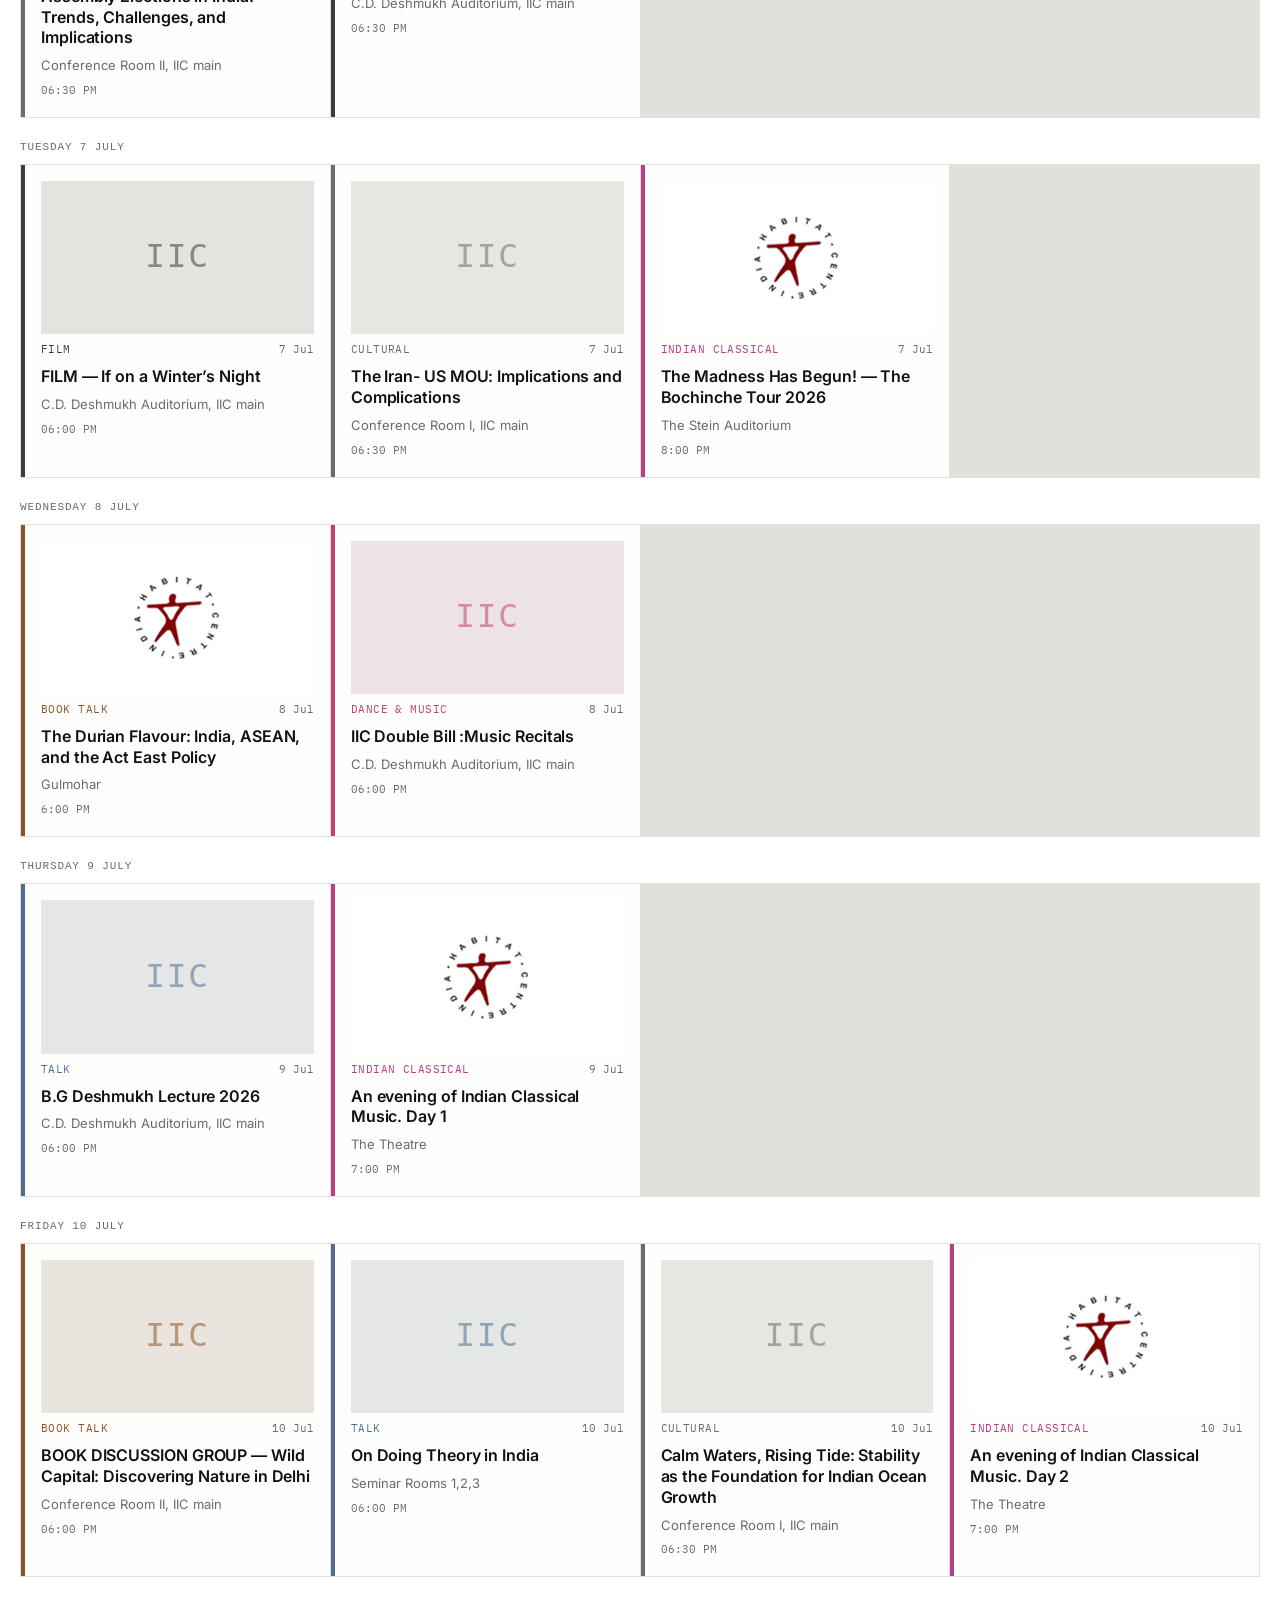
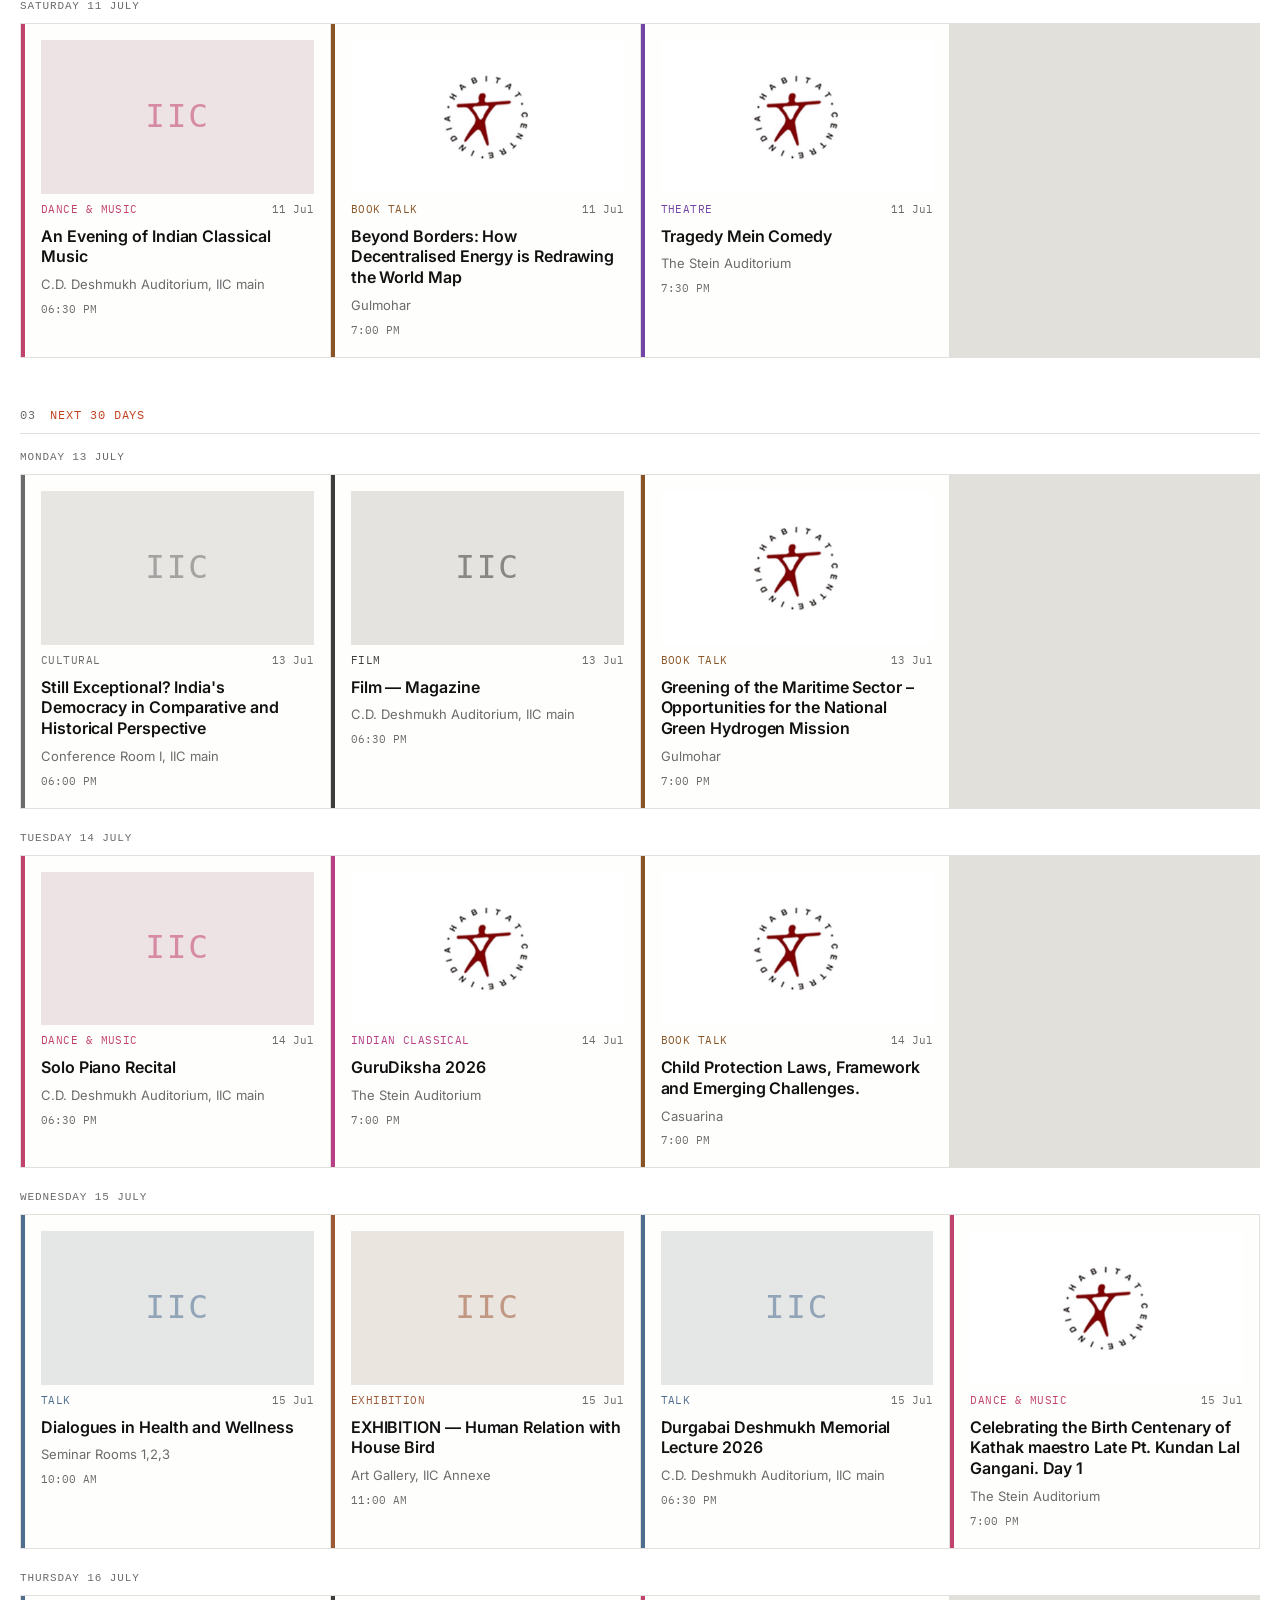
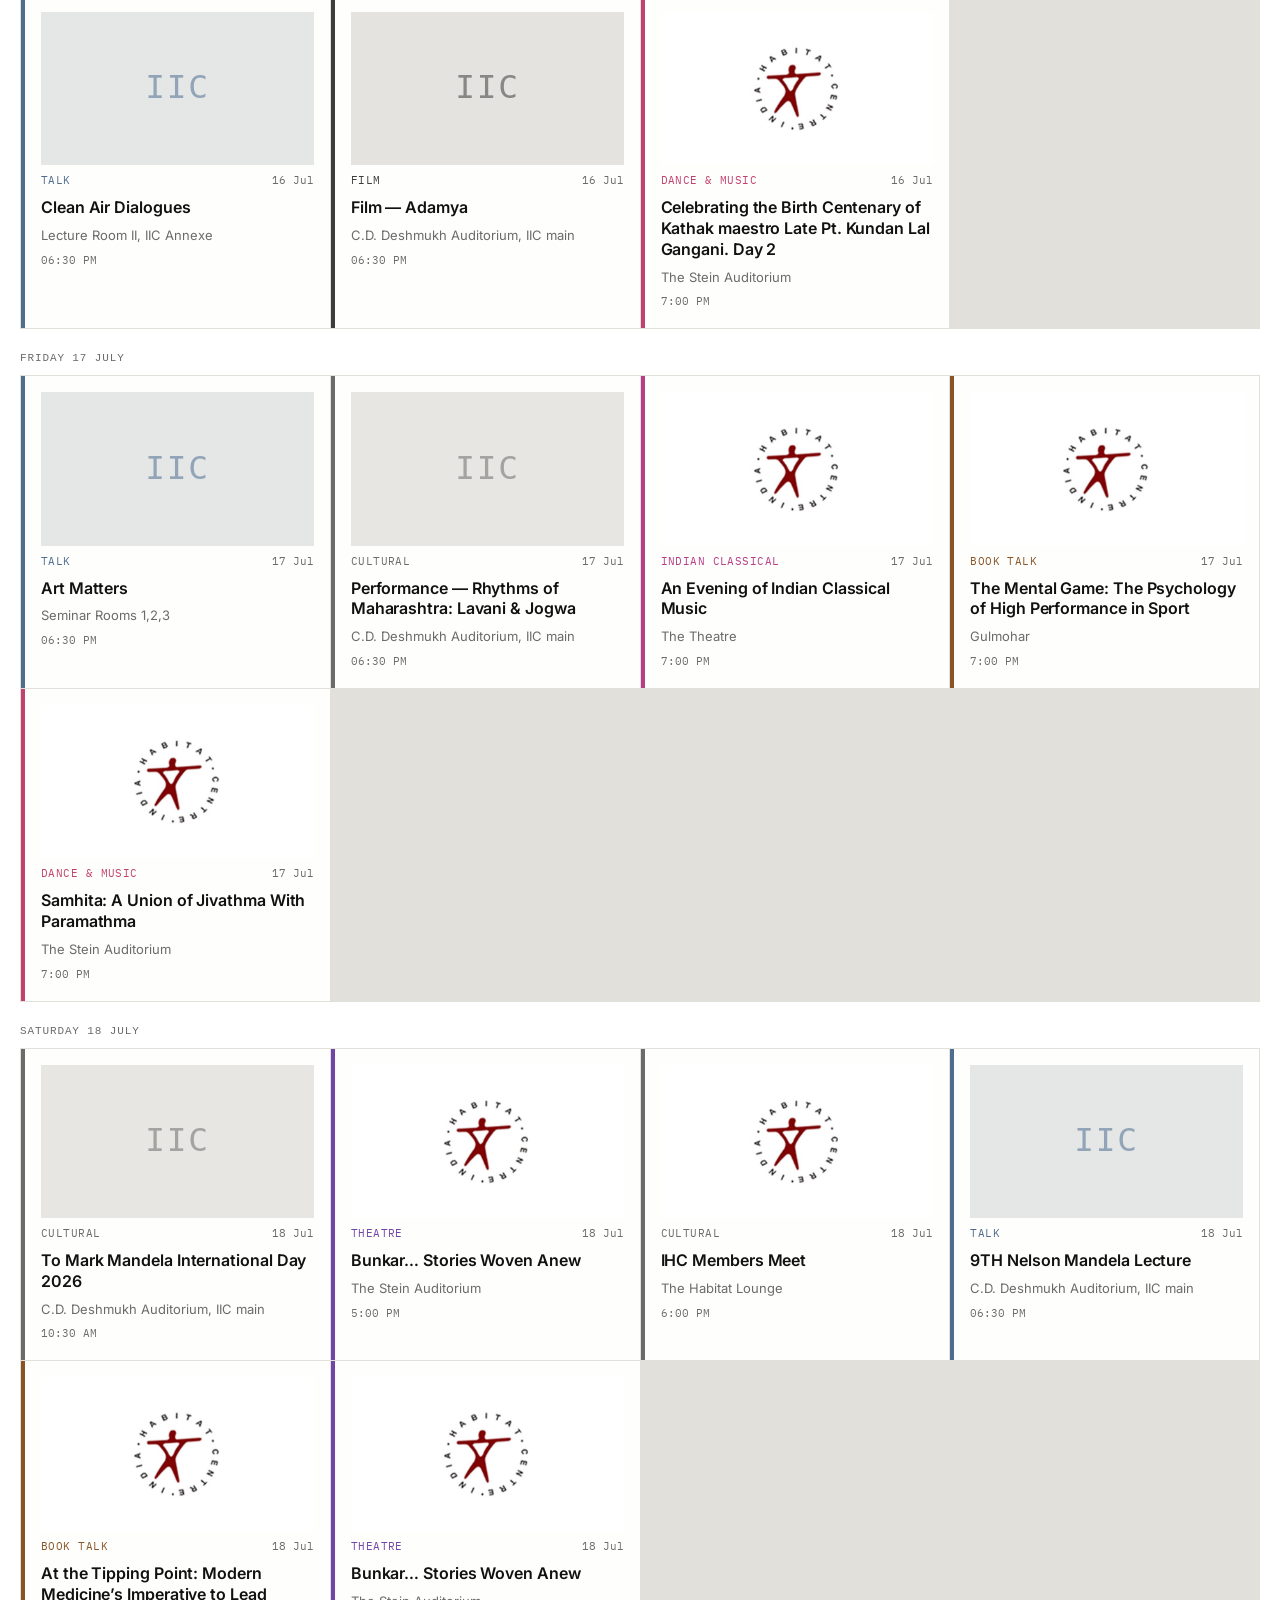
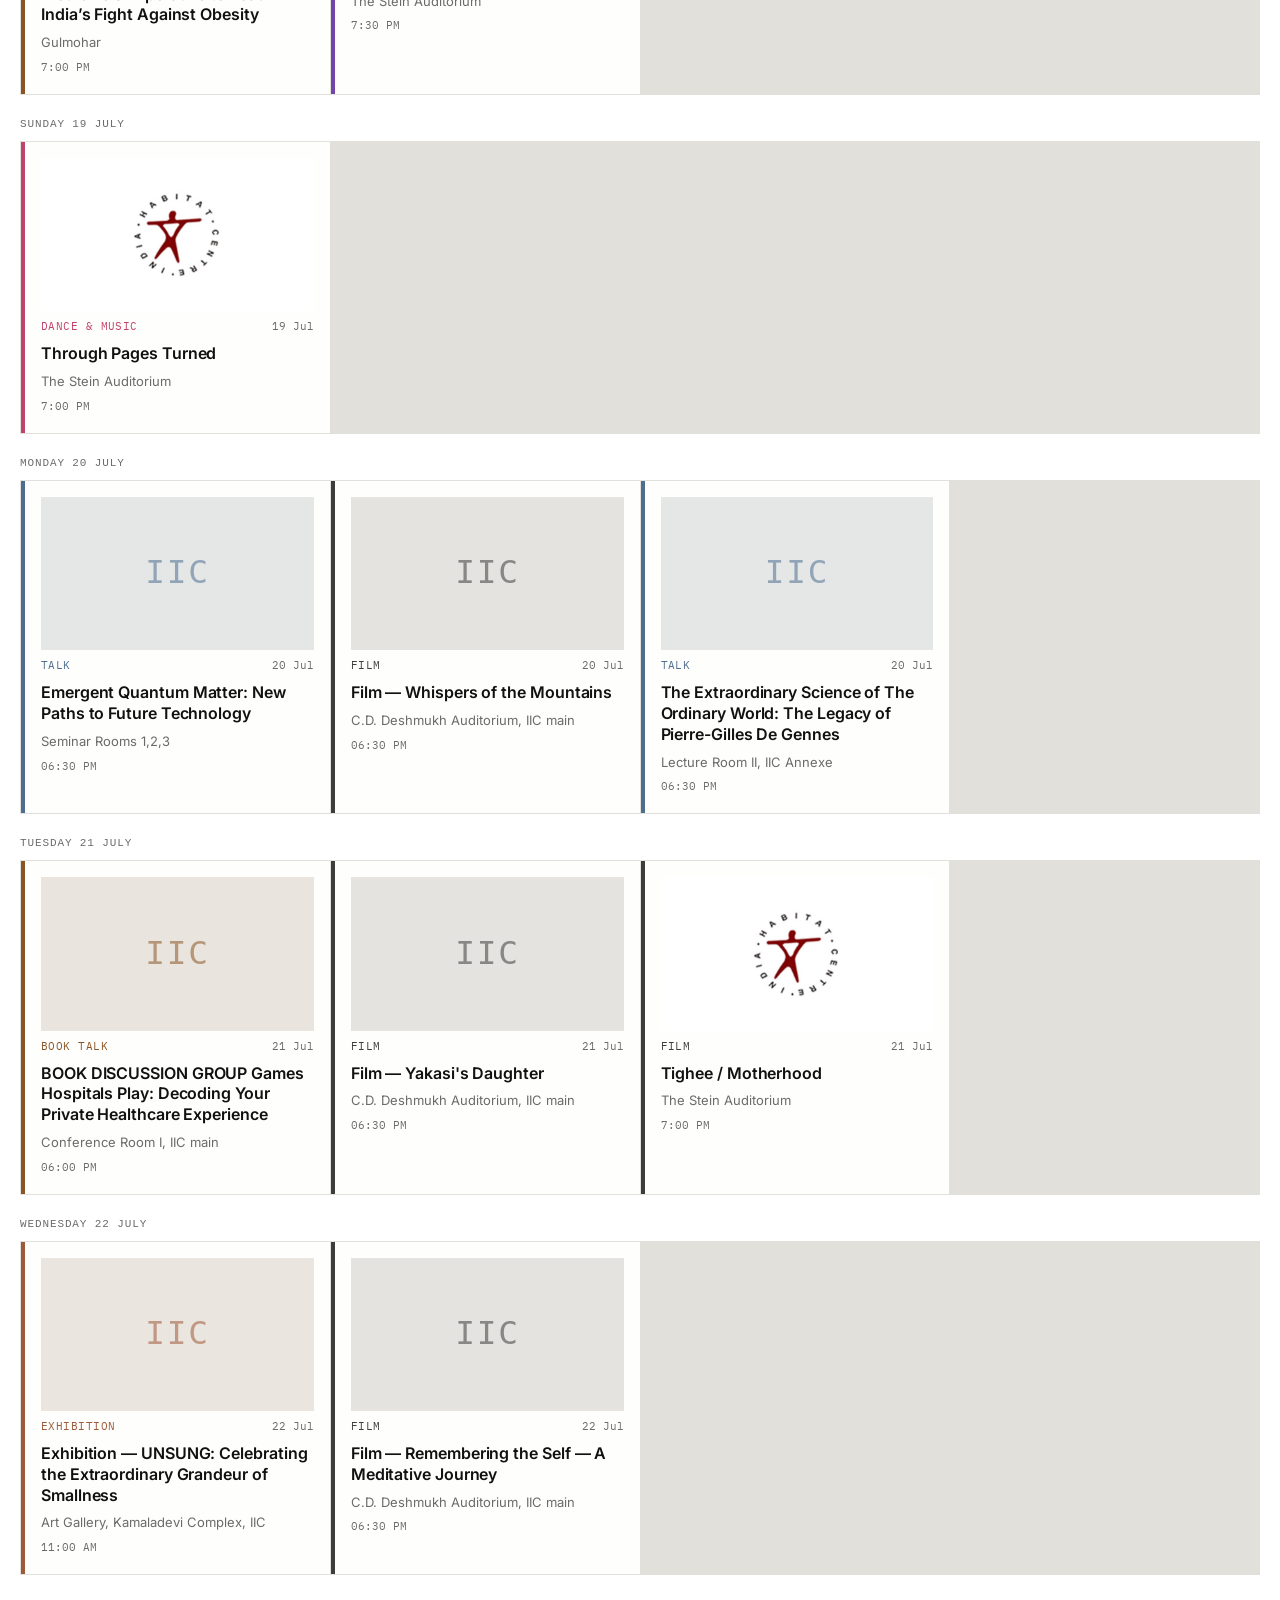
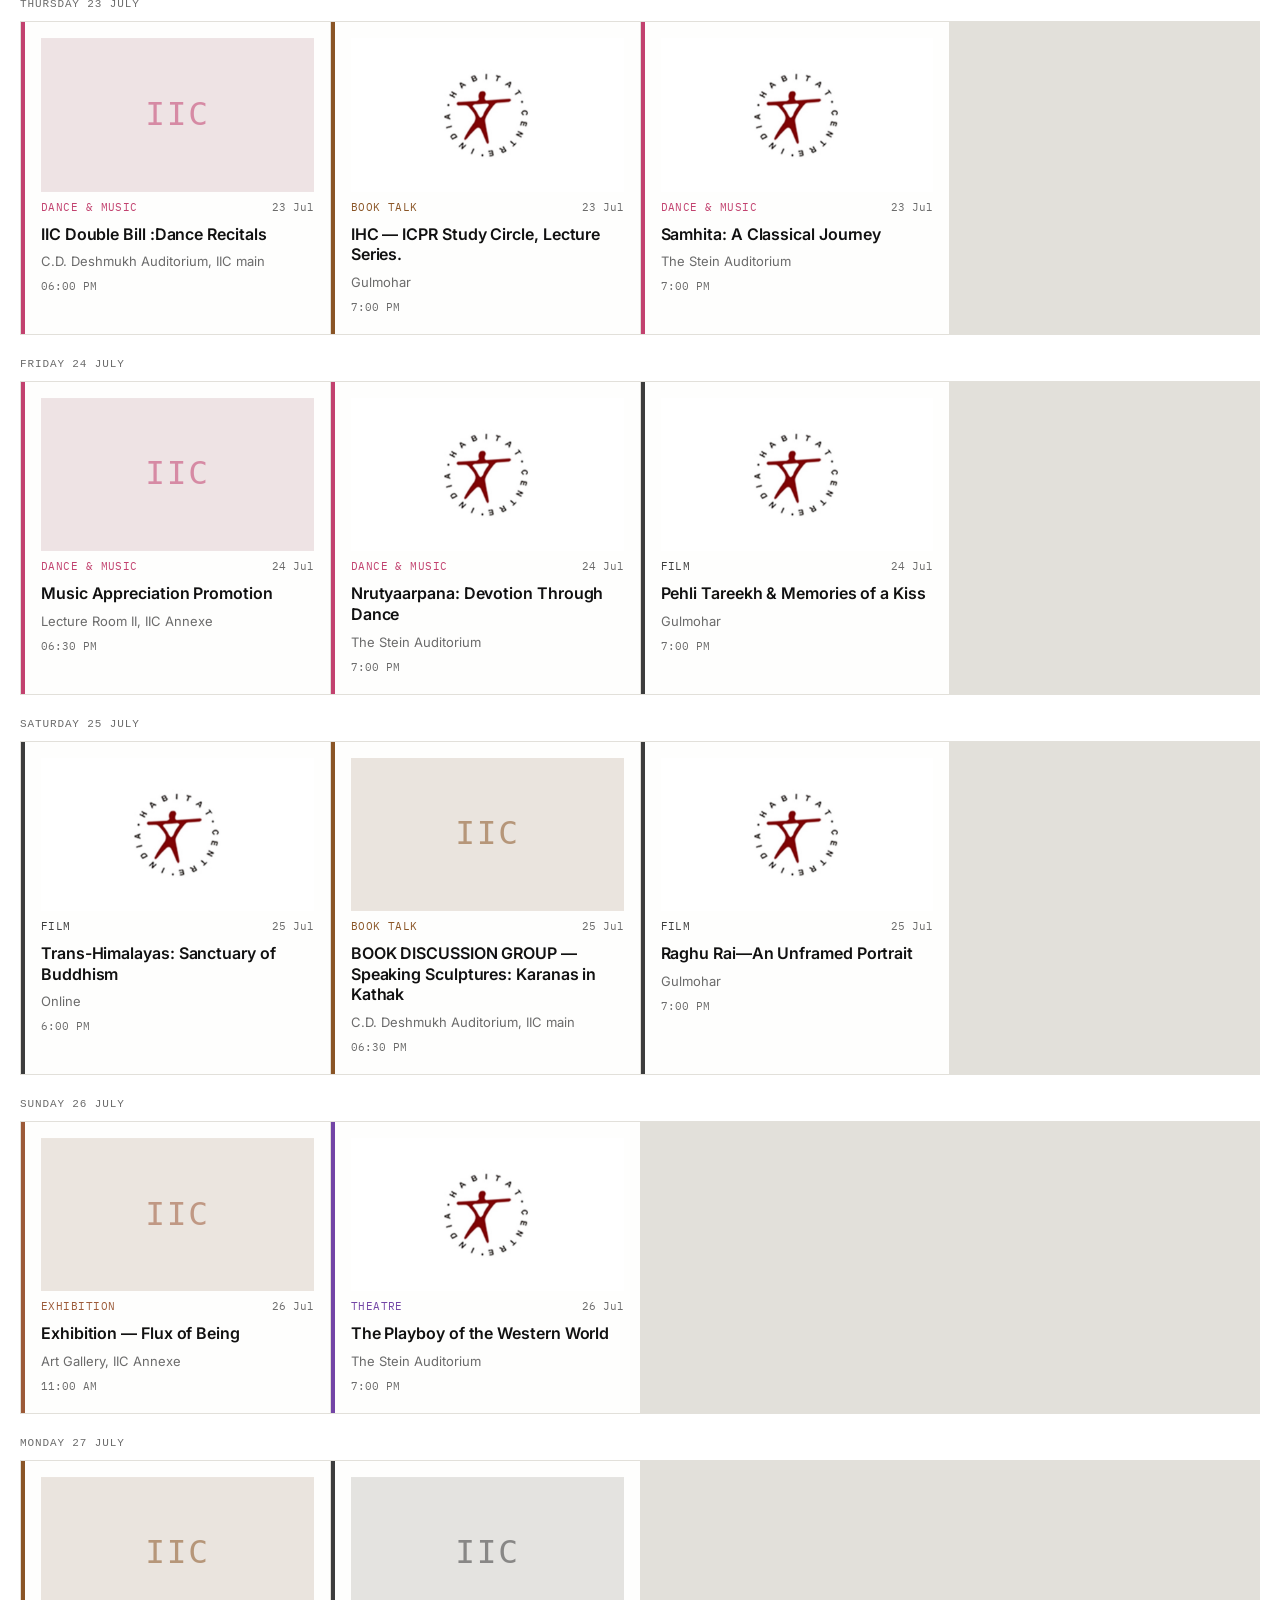
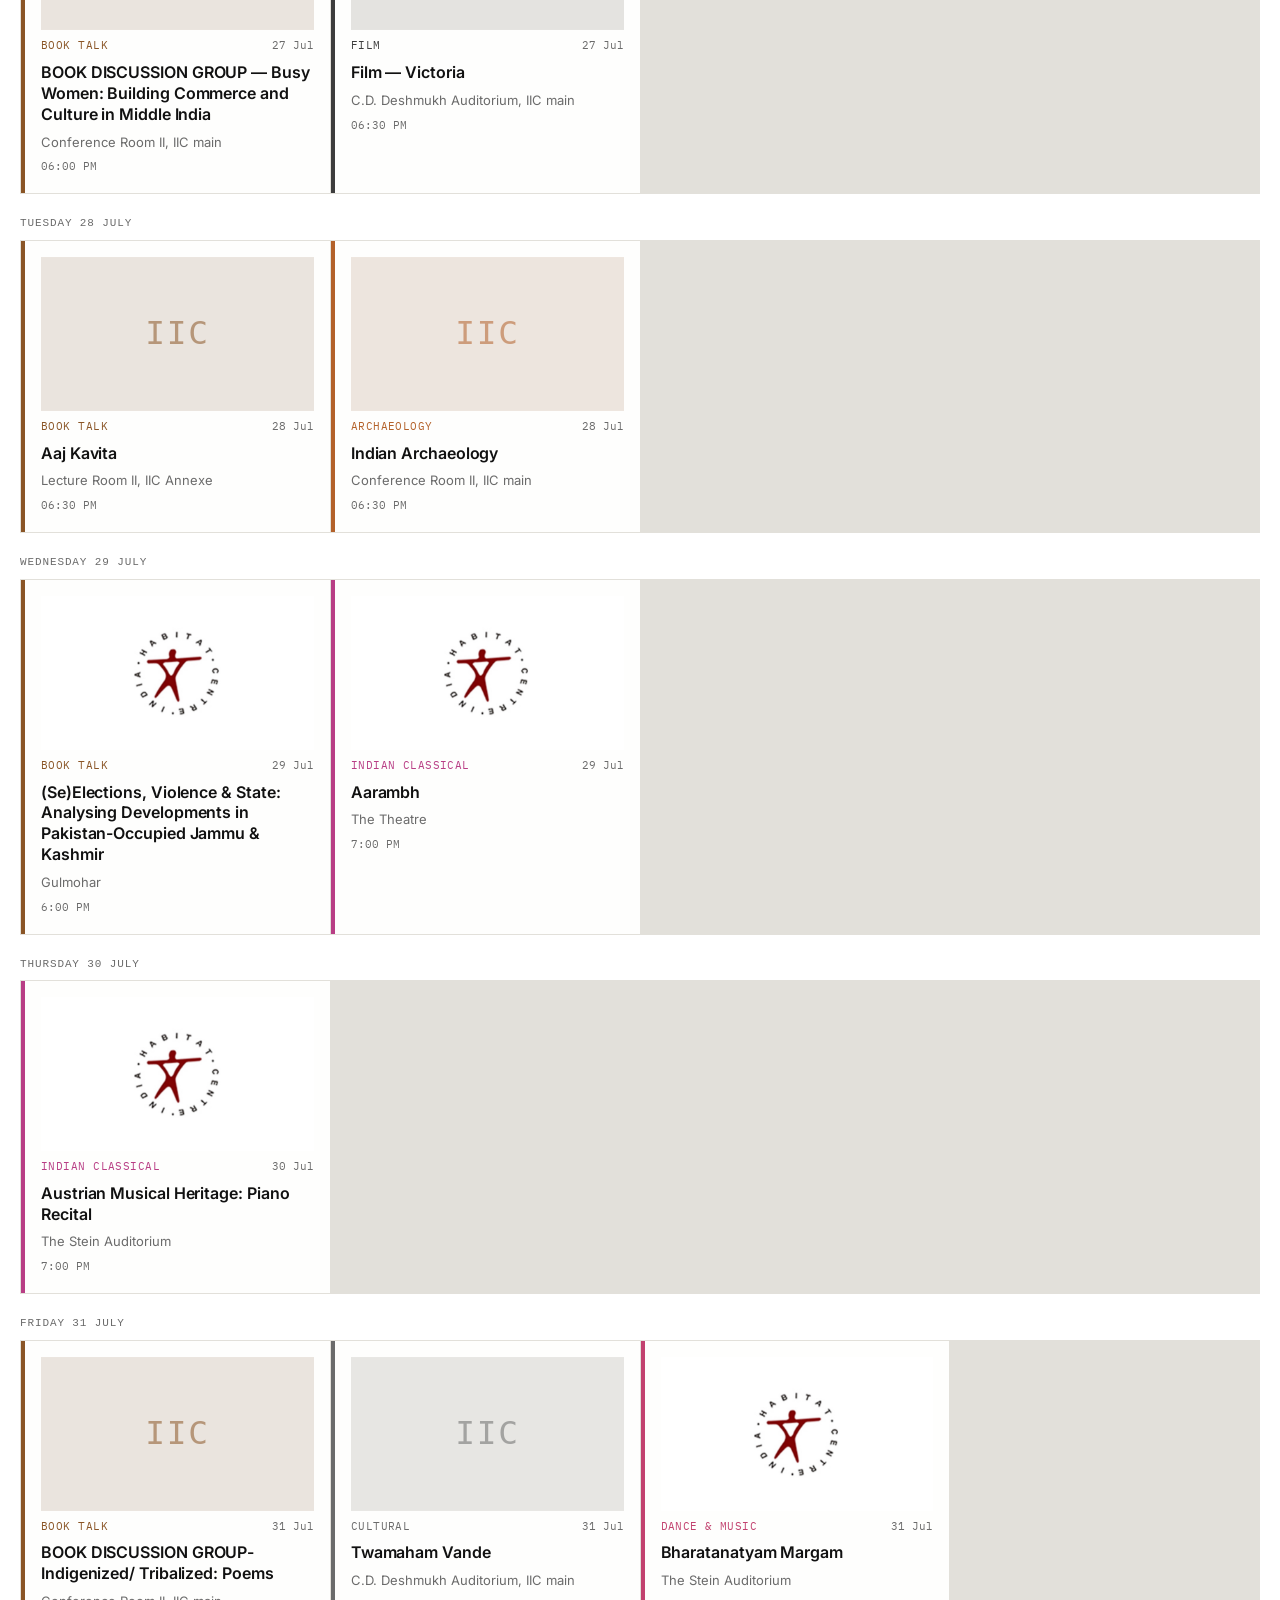
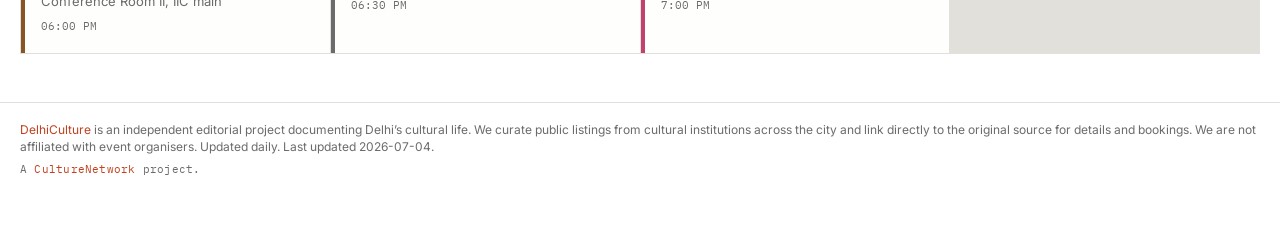
==== commit f37d3ab2: "Update events (2026-07-04)" ====
--- a/docs/index.html
+++ b/docs/index.html
@@ -78,8 +78,8 @@
 </main>
 
 <footer class="footer">
-  <p>DelhiCulture is an independent editorial project documenting Delhi’s cultural life. We curate public listings from cultural institutions across the city and link directly to the original source for details and bookings. We are not affiliated with event organisers. Updated daily. <span id="footer-generated"></span></p>
-  <p class="footer__network">A CultureNetwork project.</p>
+  <p><span class="brand-red">DelhiCulture</span> is an independent editorial project documenting Delhi’s cultural life. We curate public listings from cultural institutions across the city and link directly to the original source for details and bookings. We are not affiliated with event organisers. Updated daily. <span id="footer-generated"></span></p>
+  <p class="footer__network">A <span class="brand-red">CultureNetwork</span> project.</p>
 </footer>
 
 <script src="app.js"></script>
--- a/docs/style.css
+++ b/docs/style.css
@@ -21,26 +21,30 @@
   --accent: #c1401f;
   --card-bg: #fefefd;
 
-  /* Category palette — muted, one hue family per discipline. */
-  --cat-heritage: #a13a2e;
-  --cat-archaeology: #a15c2e;
-  --cat-architecture: #35577d;
-  --cat-urbanism: #3d6e78;
-  --cat-landscape: #4c7a52;
-  --cat-museum: #9c7d2e;
-  --cat-photography: #6b5a8a;
-  --cat-classical: #a1447a;
-  --cat-jazz: #b8752b;
-  --cat-dance: #b04a72;
-  --cat-theatre: #6a4d8f;
-  --cat-film: #4a4a4a;
-  --cat-book: #7a5230;
-  --cat-children: #c0703f;
-  --cat-festival: #957a2e;
-  --cat-exhibition: #8a5a44;
-  --cat-talk: #5a6b7d;
-  --cat-music: #4a7a6a;
+  /* Category palette — one hue family per discipline. v2.1: saturation
+     lifted a notch so the stripes carry the calendar, but still short of
+     primary-color territory. Mirrored in app.js CATEGORY_HEX — keep in
+     sync. --cat-dance now serves the combined "Dance & Music". */
+  --cat-heritage: #b0392a;
+  --cat-archaeology: #b3612a;
+  --cat-architecture: #2f5e96;
+  --cat-urbanism: #2f7d8c;
+  --cat-landscape: #3f8a4d;
+  --cat-museum: #ab8420;
+  --cat-photography: #6f56a0;
+  --cat-classical: #b83e85;
+  --cat-jazz: #c77c1f;
+  --cat-dance: #c2426f;
+  --cat-theatre: #7345a6;
+  --cat-film: #3d3d3d;
+  --cat-book: #8a5526;
+  --cat-children: #d0722f;
+  --cat-festival: #a58722;
+  --cat-exhibition: #9c5a38;
+  --cat-talk: #4f6e8f;
   --cat-default: #6b6b6b;
+
+  --stripe: 4px;
 
   --font-display: "Inter", -apple-system, "Helvetica Neue", Arial, sans-serif;
   --font-mono: "IBM Plex Mono", "SF Mono", Menlo, monospace;
@@ -86,7 +90,15 @@
   font-size: 20px;
   letter-spacing: -0.01em;
   text-decoration: none;
-  color: var(--ink);
+  color: var(--accent);
+}
+
+/* brand names picked out in the accent red wherever they appear in copy */
+.brand-red { color: var(--accent); }
+
+::selection {
+  background: var(--accent);
+  color: #ffffff;
 }
 
 .wordmark__delhi { font-weight: 400; }
@@ -283,7 +295,7 @@
   text-decoration: none;
   color: var(--ink);
   min-height: 168px;
-  border-left: 3px solid var(--cat-color, var(--cat-default));
+  border-left: var(--stripe) solid var(--cat-color, var(--cat-default));
 }
 
 .card:hover .card__title,
@@ -367,7 +379,7 @@
   align-items: baseline;
   padding: 10px 4px 10px 12px;
   border-bottom: 1px solid var(--hairline);
-  border-left: 3px solid var(--cat-color, var(--cat-default));
+  border-left: var(--stripe) solid var(--cat-color, var(--cat-default));
   text-decoration: none;
   color: var(--ink);
 }
@@ -424,7 +436,7 @@
   gap: 6px;
   text-decoration: none;
   color: var(--ink);
-  border-left: 3px solid var(--cat-color, var(--cat-default));
+  border-left: var(--stripe) solid var(--cat-color, var(--cat-default));
 }
 
 .hl-card:hover .hl-card__title,
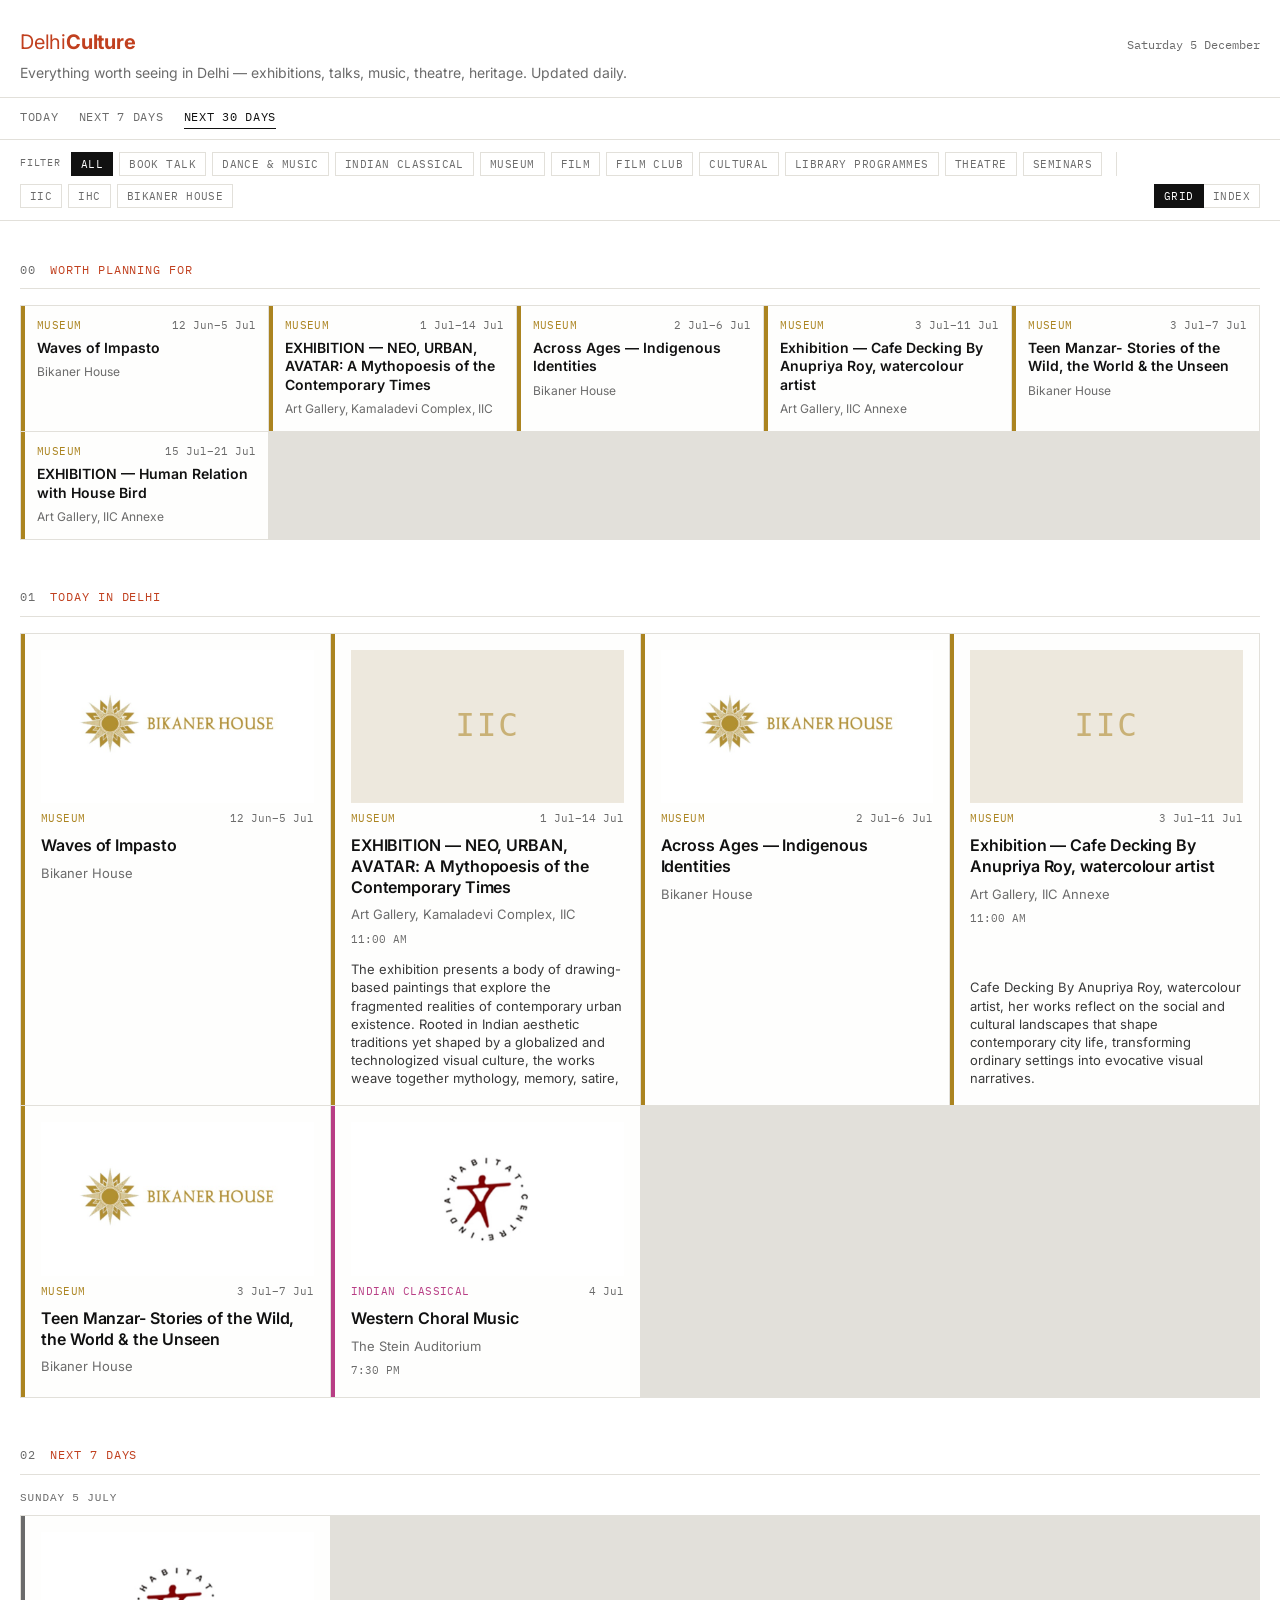
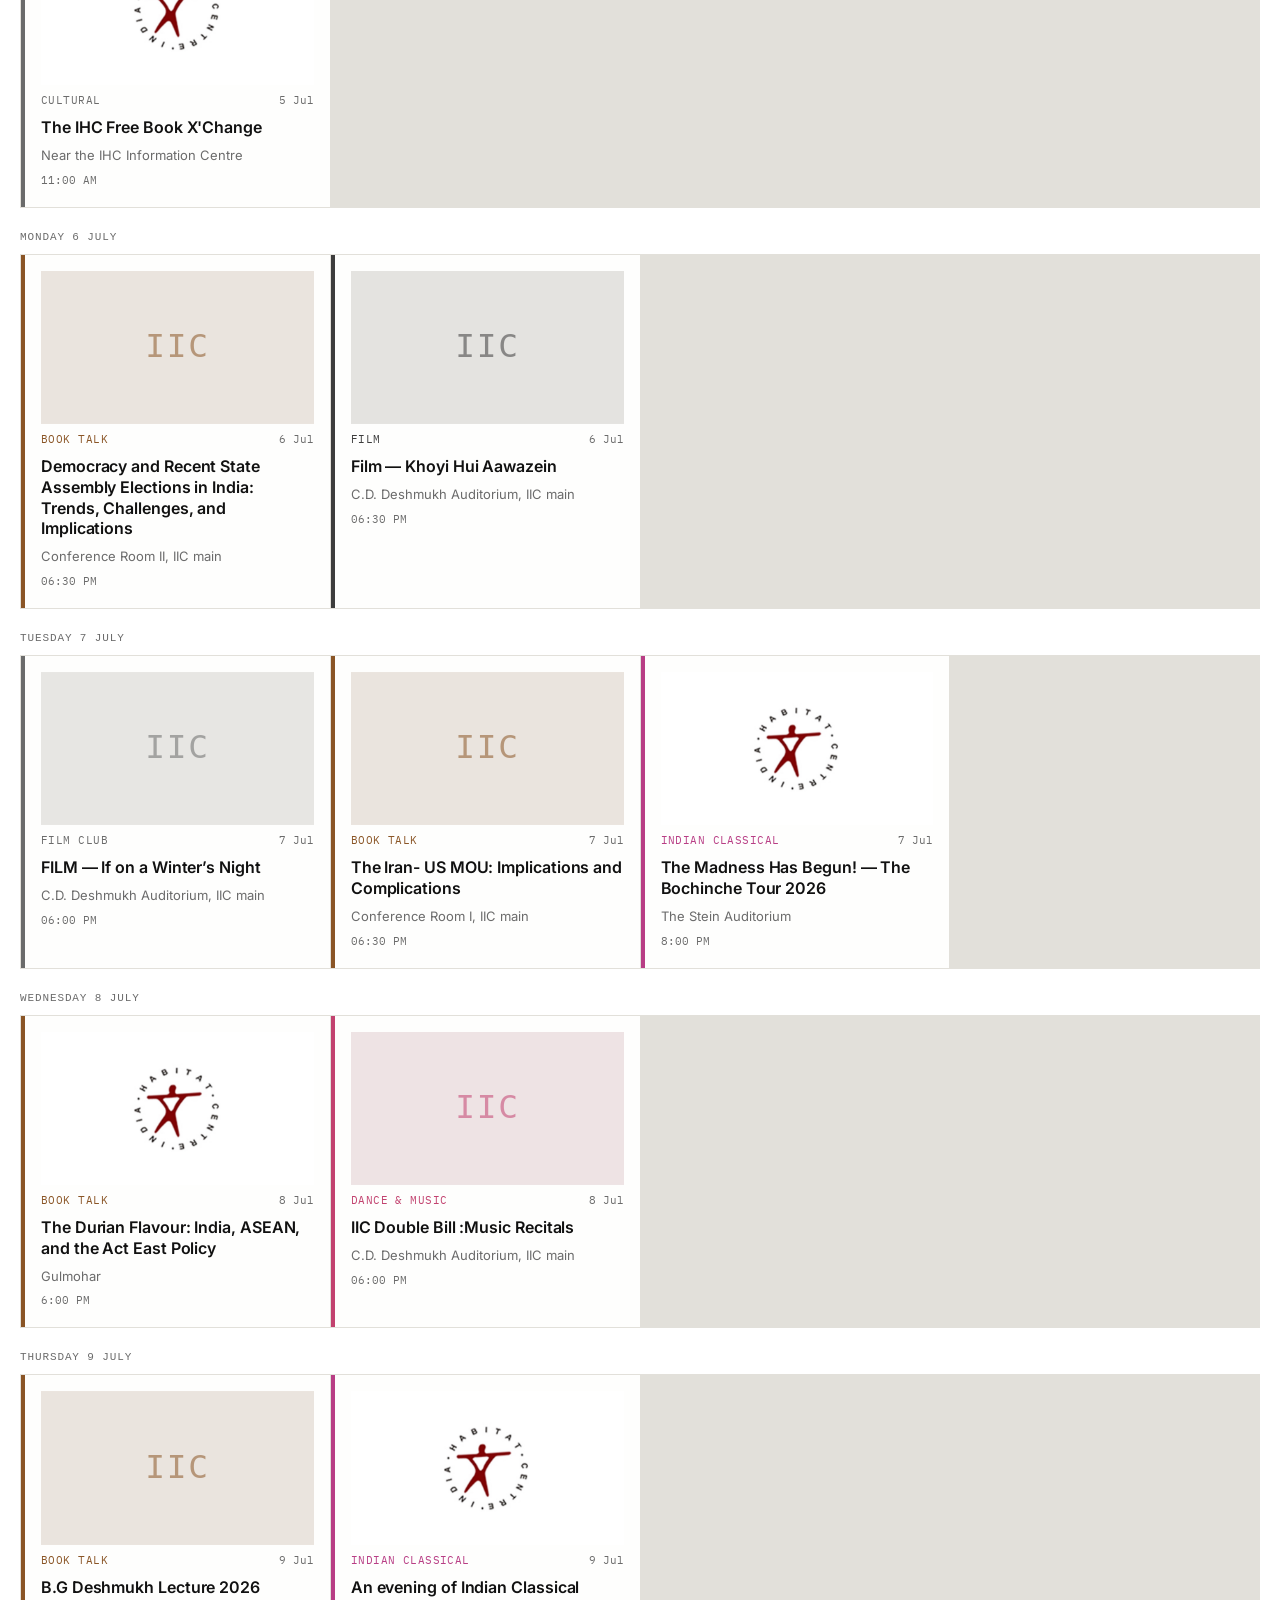
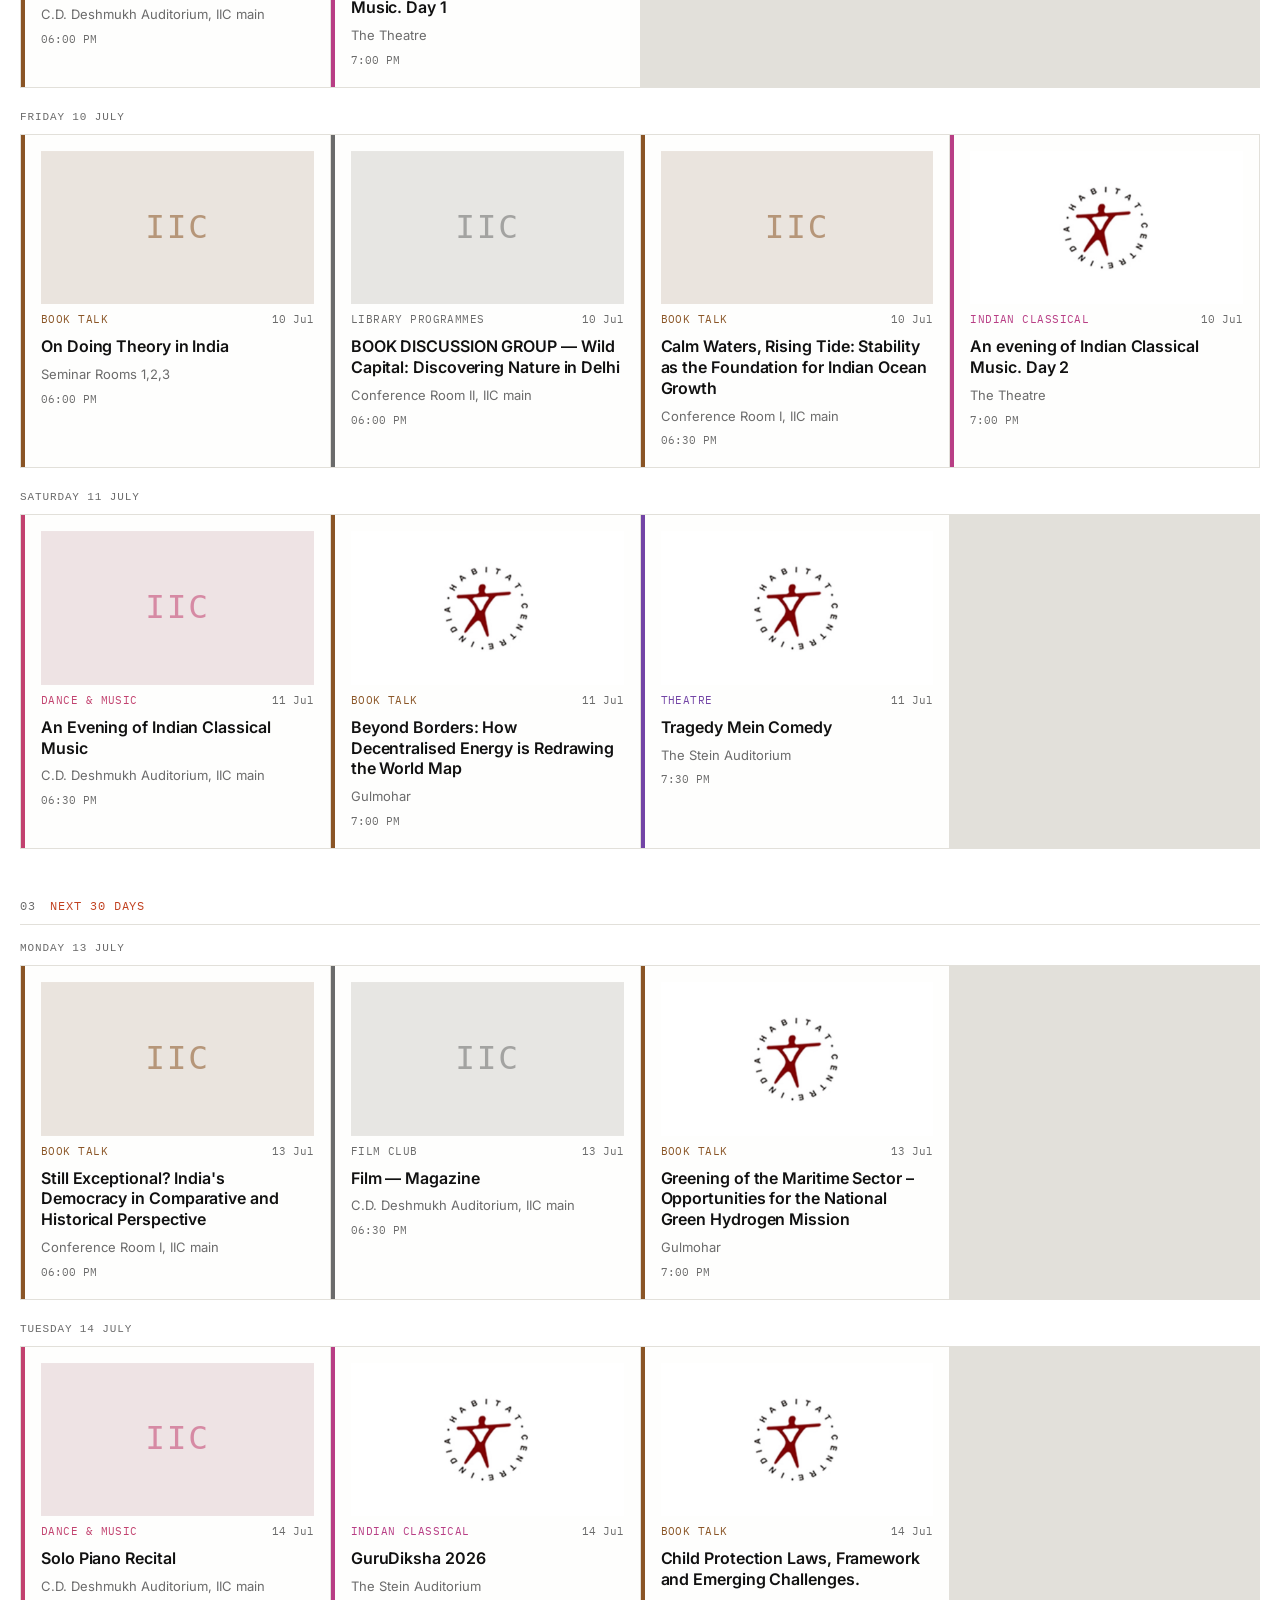
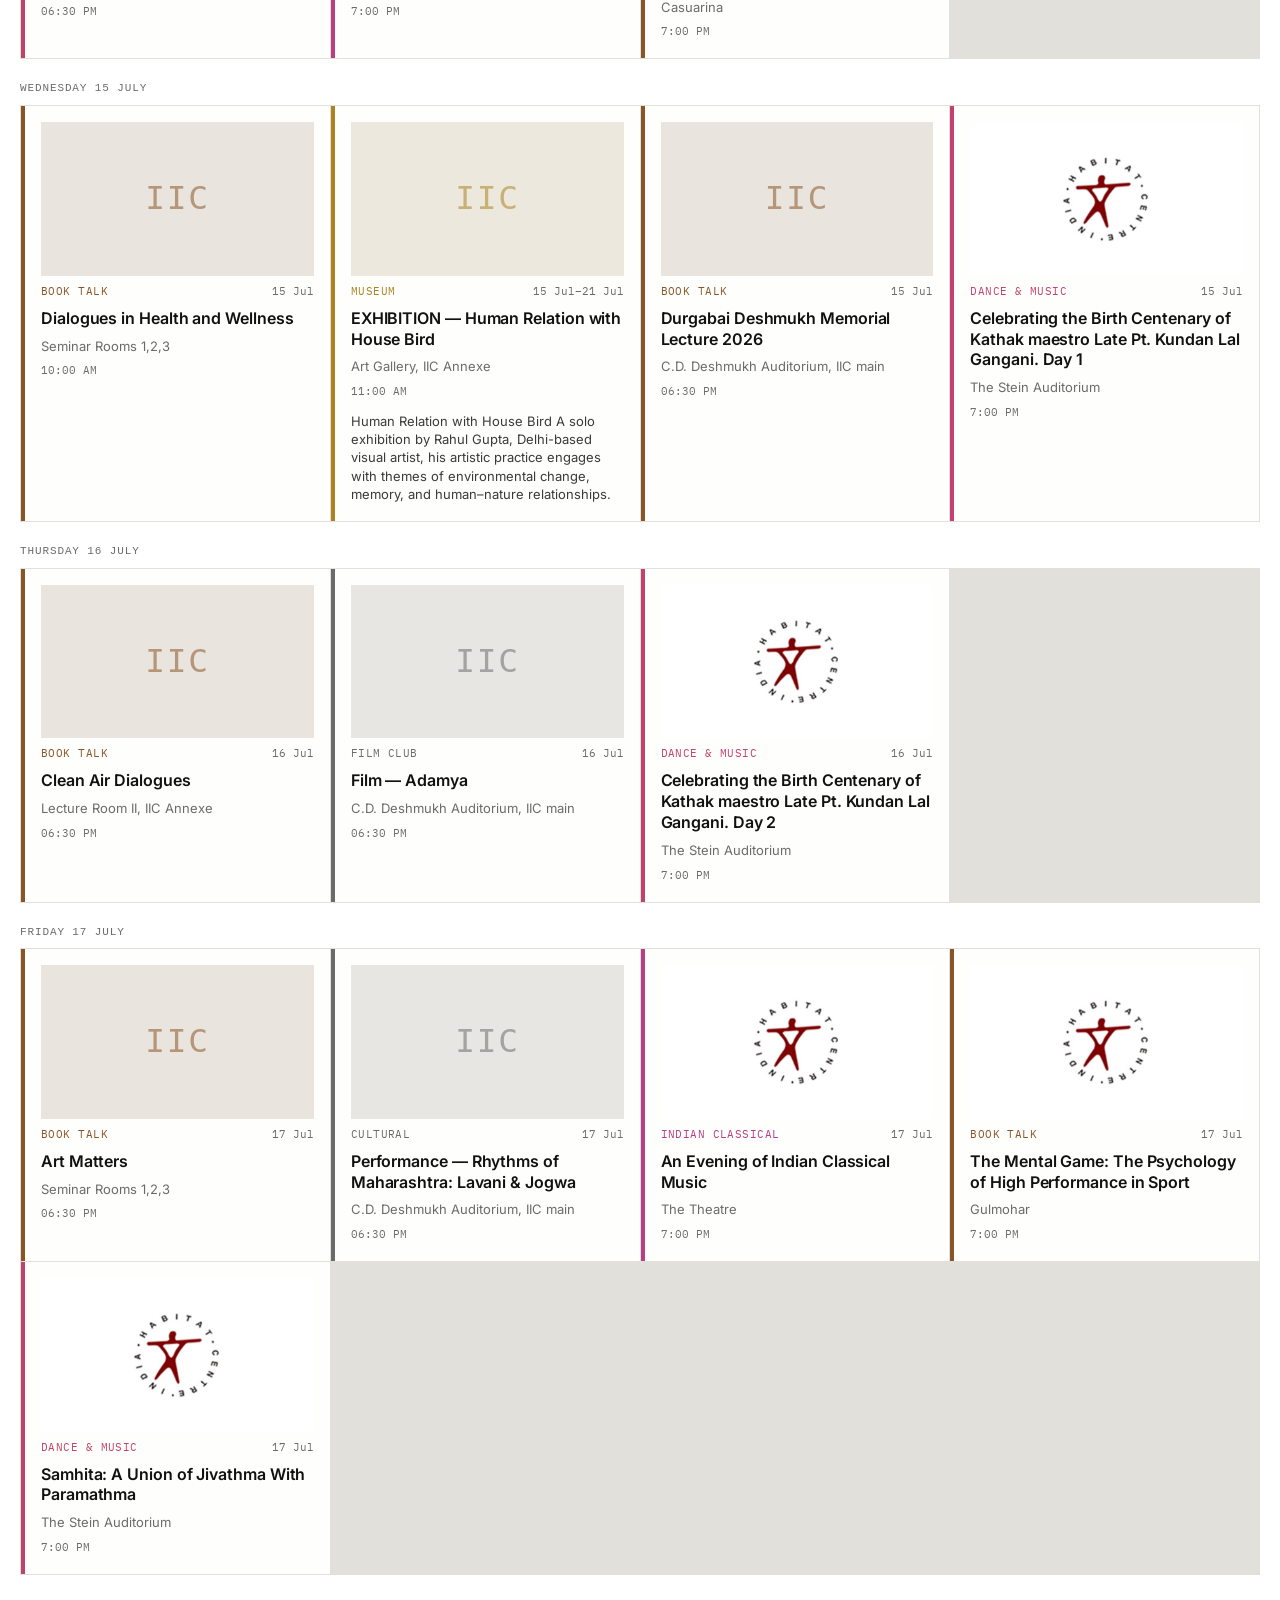
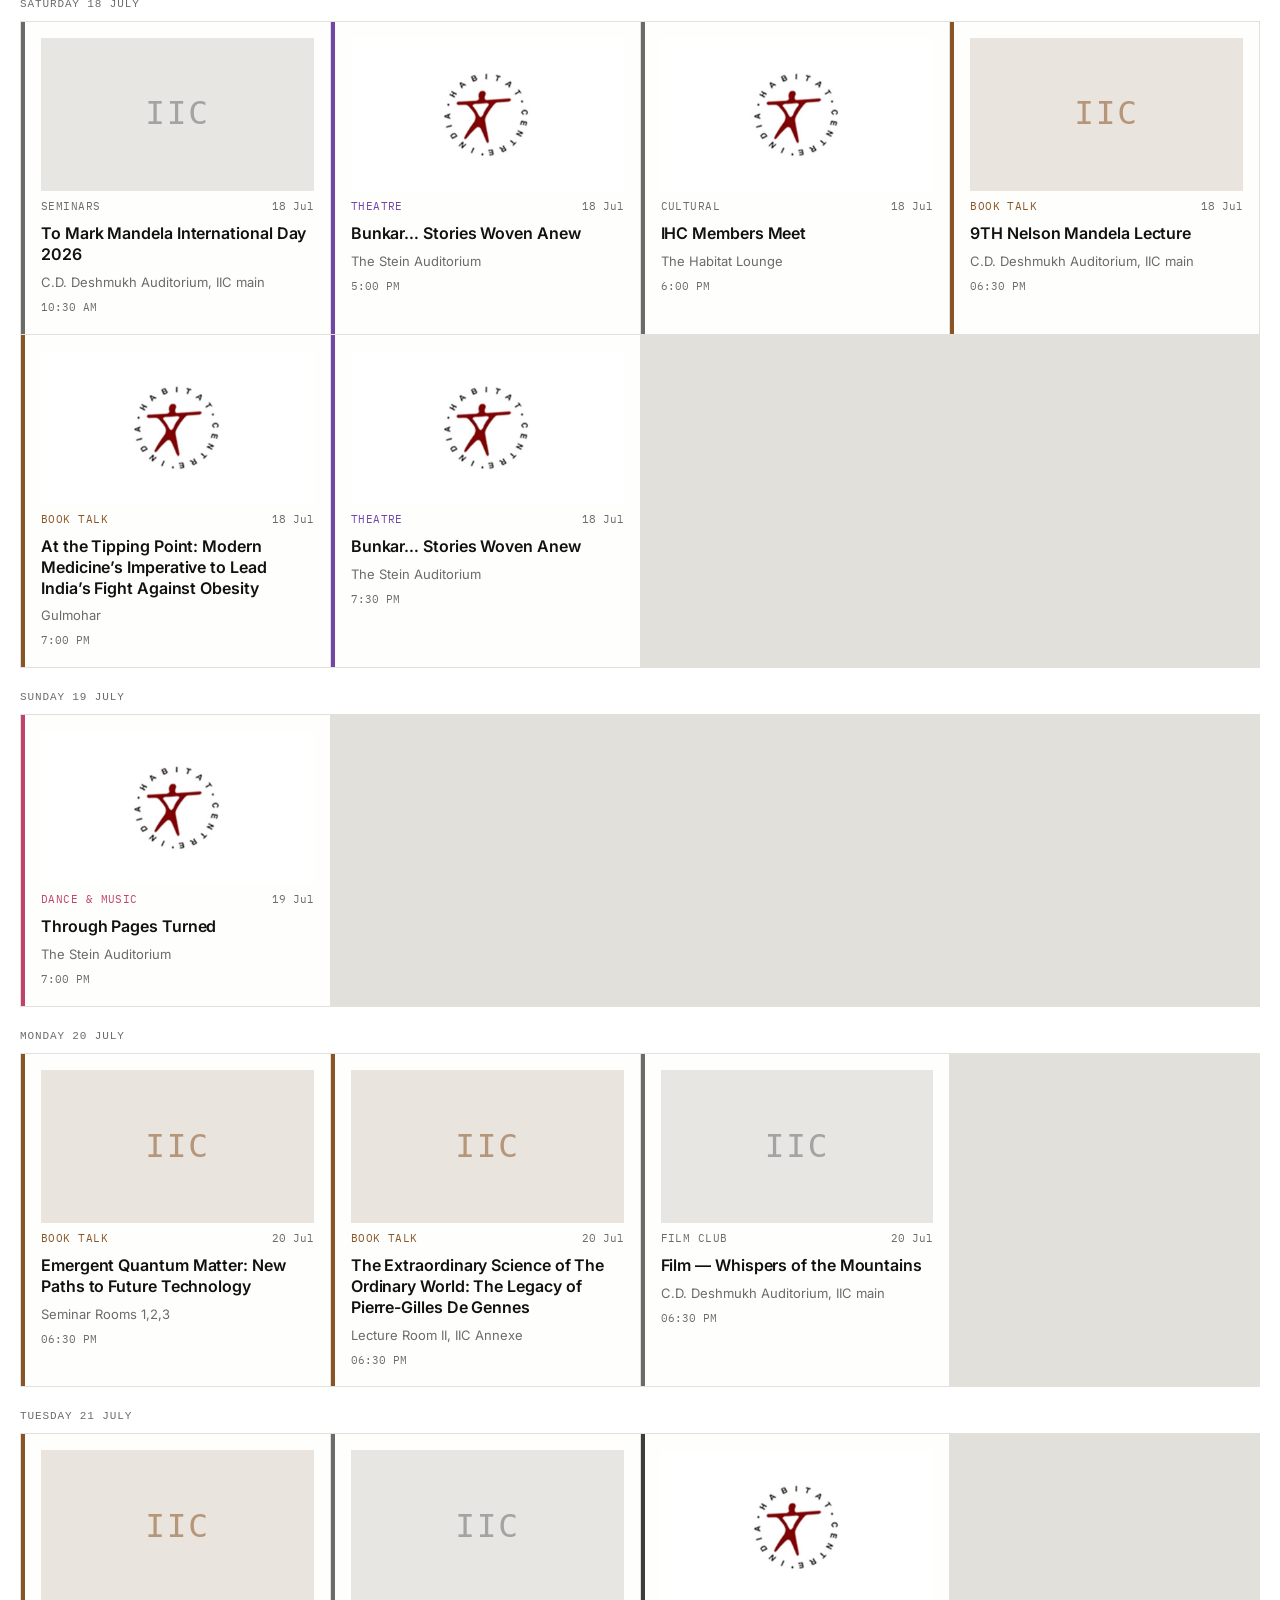
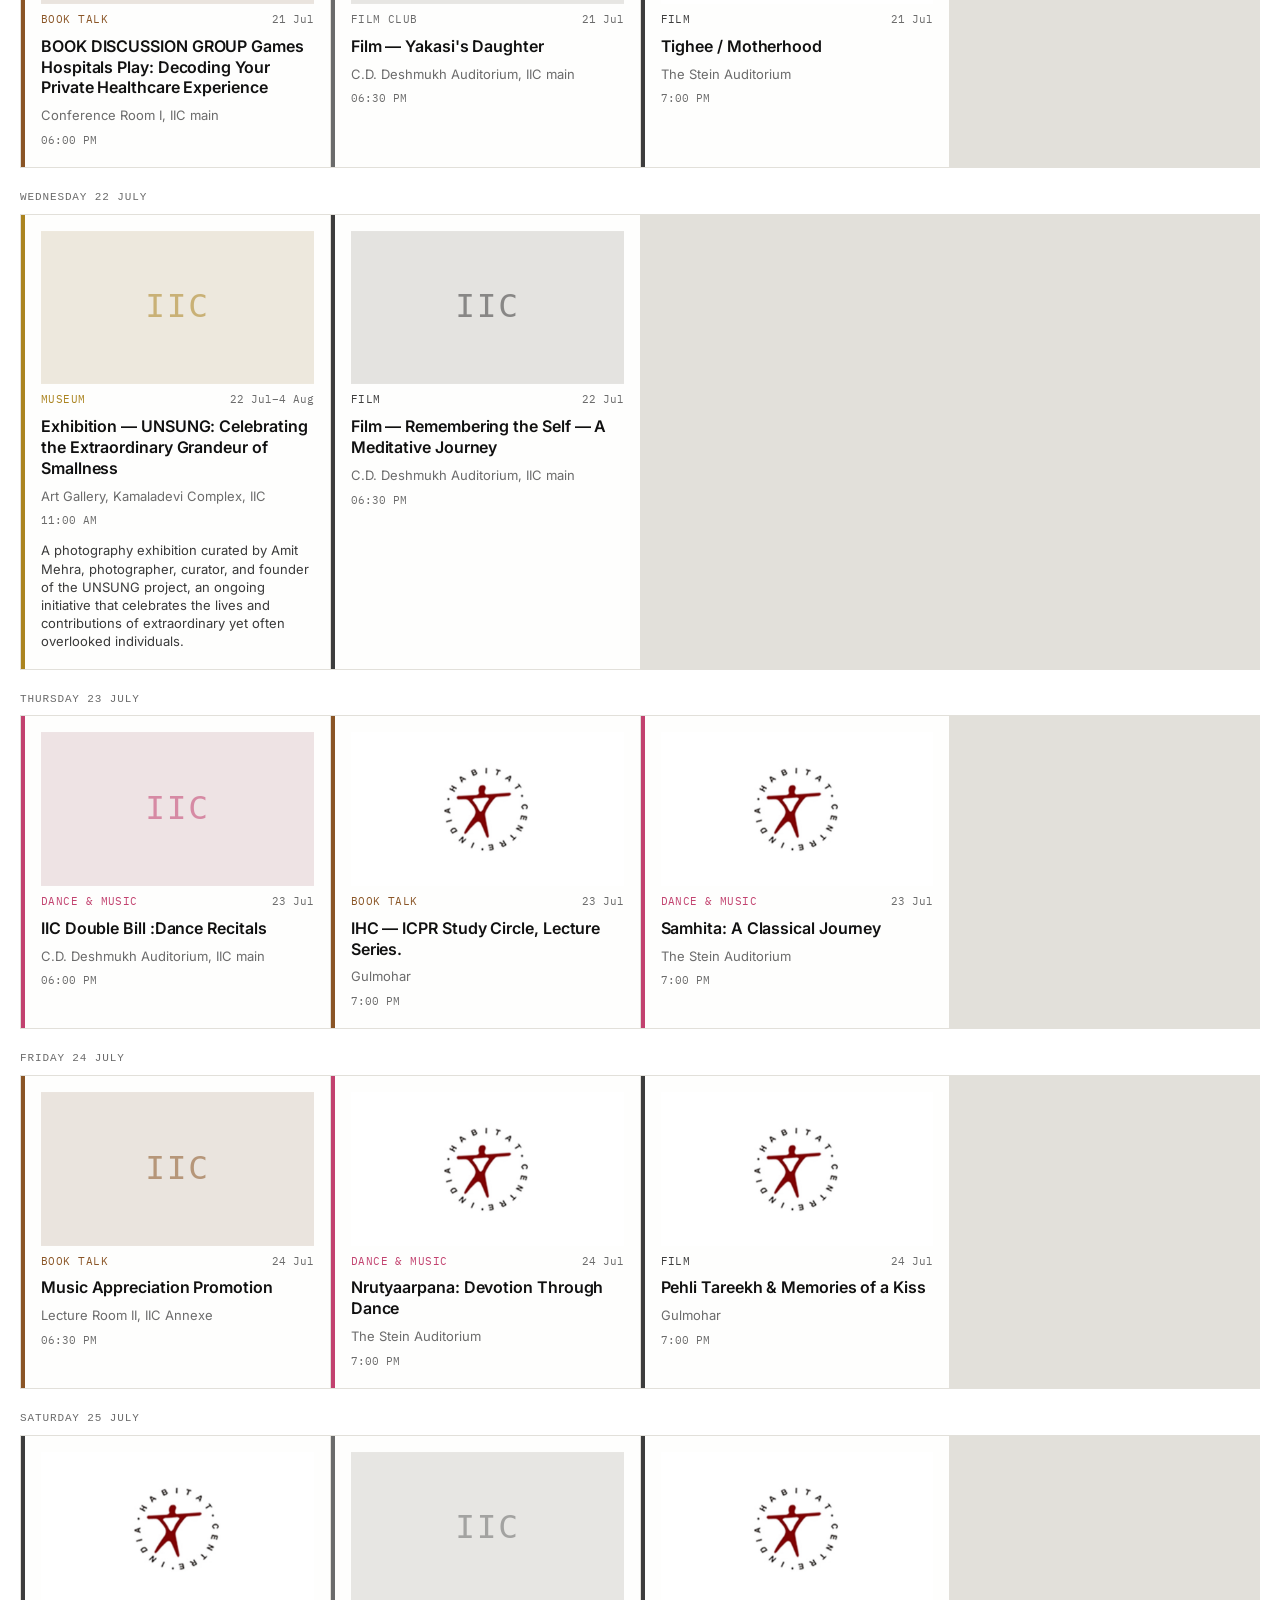
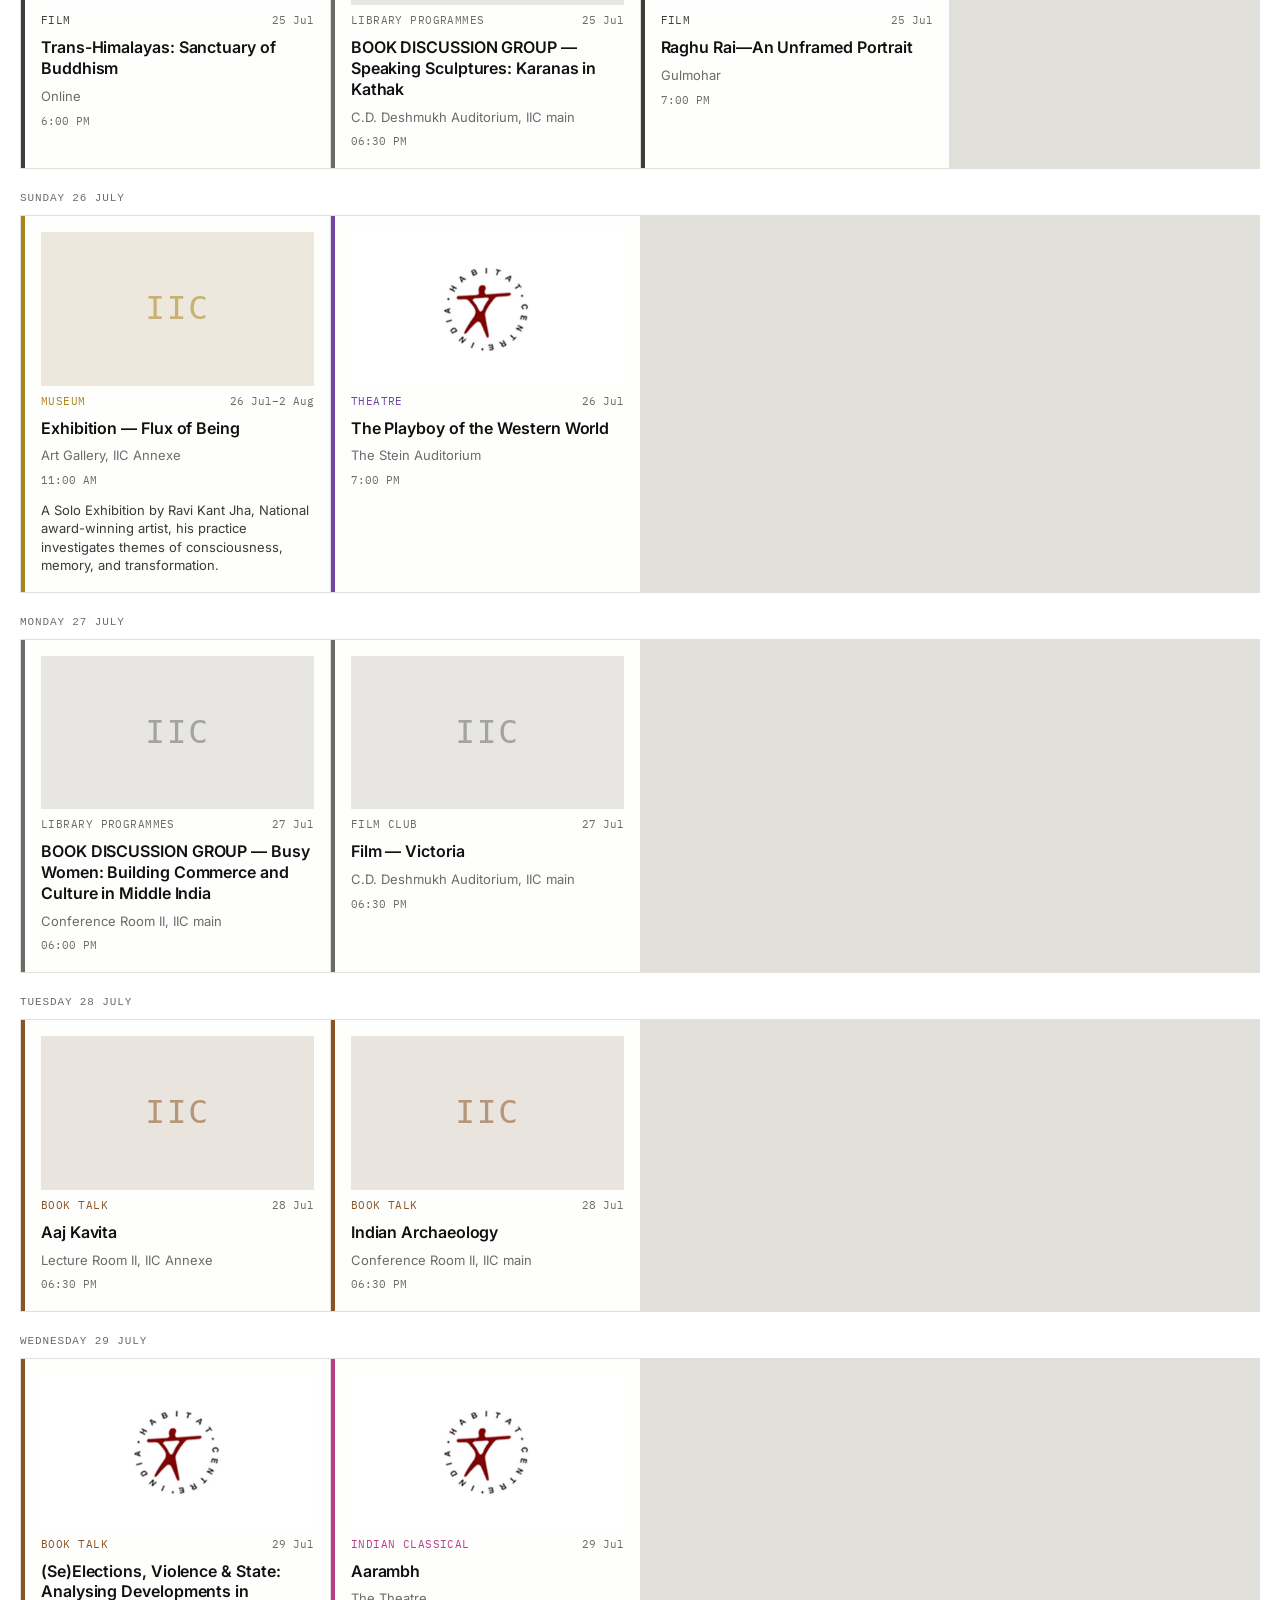
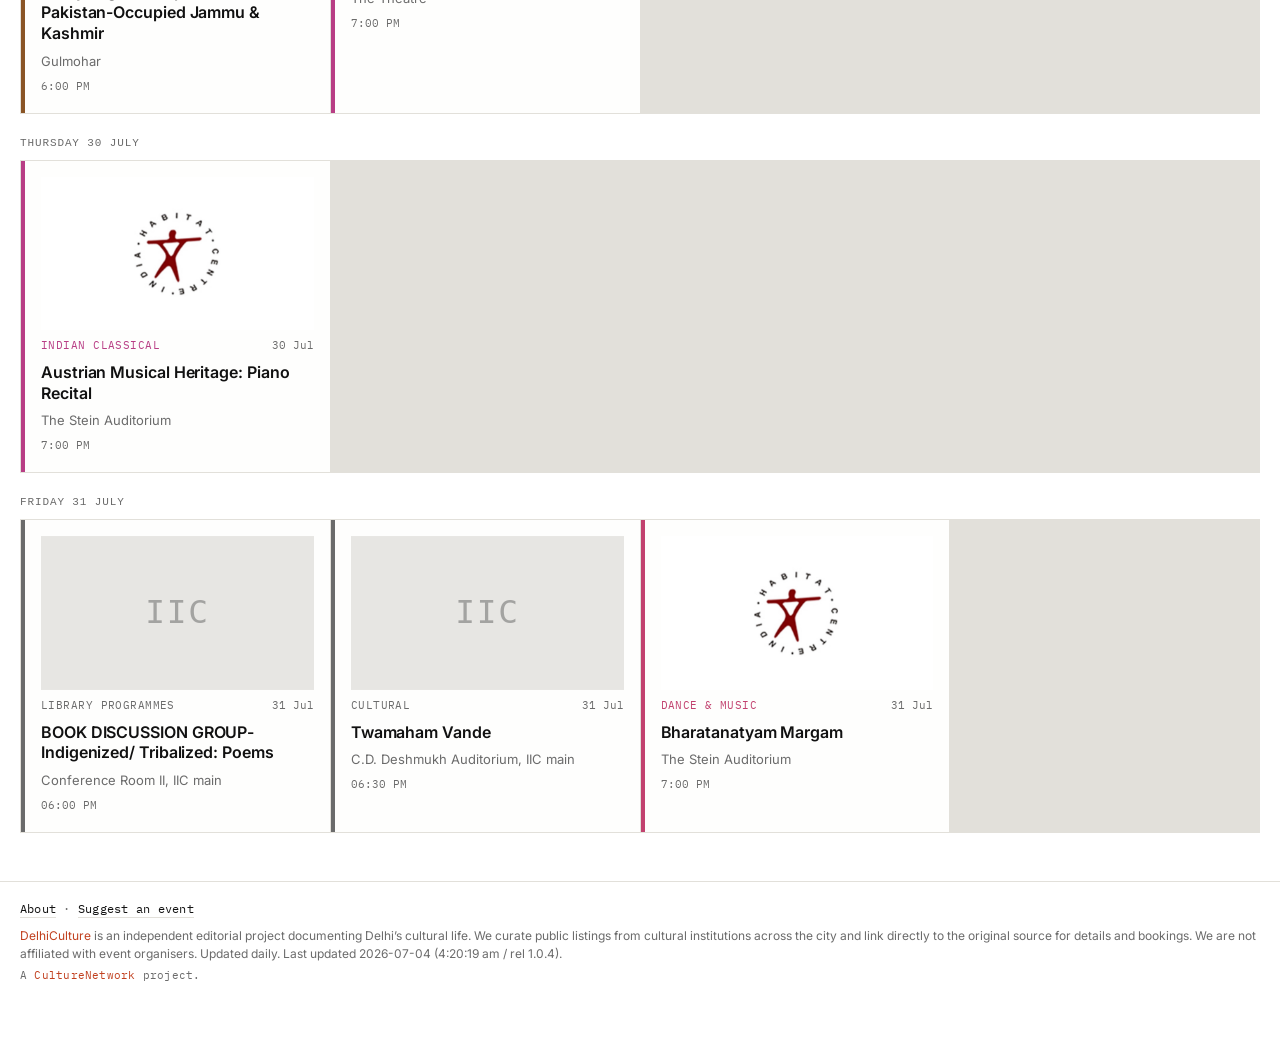
==== commit c828b006: "Update events (2026-07-04)" ====
--- a/docs/index.html
+++ b/docs/index.html
@@ -4,7 +4,7 @@
 <meta charset="UTF-8">
 <meta name="viewport" content="width=device-width, initial-scale=1.0">
 <title>DelhiCulture — What to see in Delhi today</title>
-<meta name="description" content="A curated index of exhibitions, talks, music, theatre and heritage events in Delhi. No ticketing, no clutter — just what's on.">
+<meta name="description" content="Everything worth seeing in Delhi — exhibitions, talks, music, theatre and heritage, curated daily from the city's cultural institutions.">
 <link rel="canonical" href="https://delhiculture.com/">
 <meta property="og:title" content="DelhiCulture — What to see in Delhi today">
 <meta property="og:description" content="A curated index of exhibitions, talks, music, theatre and heritage events in Delhi.">
@@ -23,7 +23,7 @@
     <a href="/" class="wordmark"><span class="wordmark__delhi">Delhi</span><span class="wordmark__culture">Culture</span></a>
     <span class="masthead__date" id="masthead-date"></span>
   </div>
-  <p class="masthead__strap">A curated guide to what’s happening across Delhi’s cultural landscape.</p>
+  <p class="masthead__strap">Everything worth seeing in Delhi — exhibitions, talks, music, theatre, heritage. Updated daily.</p>
 </header>
 
 <nav class="jumpnav" aria-label="Sections">
@@ -78,6 +78,7 @@
 </main>
 
 <footer class="footer">
+  <p class="footer__links"><a href="/about.html">About</a> · <a href="mailto:suggest@delhiculture.com">Suggest an event</a></p>
   <p><span class="brand-red">DelhiCulture</span> is an independent editorial project documenting Delhi’s cultural life. We curate public listings from cultural institutions across the city and link directly to the original source for details and bookings. We are not affiliated with event organisers. Updated daily. <span id="footer-generated"></span></p>
   <p class="footer__network">A <span class="brand-red">CultureNetwork</span> project.</p>
 </footer>
--- a/docs/style.css
+++ b/docs/style.css
@@ -470,6 +470,41 @@
   color: var(--muted);
 }
 
+/* ---------- prose (About page) ---------- */
+
+.prose {
+  max-width: 720px;
+  font-size: 15px;
+  line-height: 1.6;
+}
+
+.prose p { margin: 0 0 16px; }
+
+.prose h2 {
+  font-family: var(--font-mono);
+  font-size: 12px;
+  font-weight: 500;
+  text-transform: uppercase;
+  letter-spacing: 0.08em;
+  color: var(--muted);
+  margin: 28px 0 10px;
+}
+
+.prose a {
+  color: var(--ink);
+  text-decoration: underline;
+  text-underline-offset: 3px;
+}
+
+.prose a:hover { color: var(--accent); }
+
+.masthead__back {
+  text-decoration: none;
+  color: var(--muted);
+}
+
+.masthead__back:hover { color: var(--ink); }
+
 /* ---------- footer ---------- */
 
 .footer {
@@ -482,6 +517,22 @@
 }
 
 .footer p { margin: 0 0 6px; }
+
+.footer__links {
+  font-family: var(--font-mono);
+  font-size: 12px;
+  letter-spacing: 0.02em;
+  margin-bottom: 10px !important;
+}
+
+.footer__links a {
+  color: var(--ink);
+  text-decoration: none;
+  border-bottom: 1px solid var(--hairline);
+  padding-bottom: 1px;
+}
+
+.footer__links a:hover { border-bottom-color: var(--ink); }
 
 .footer__network {
   color: var(--muted);
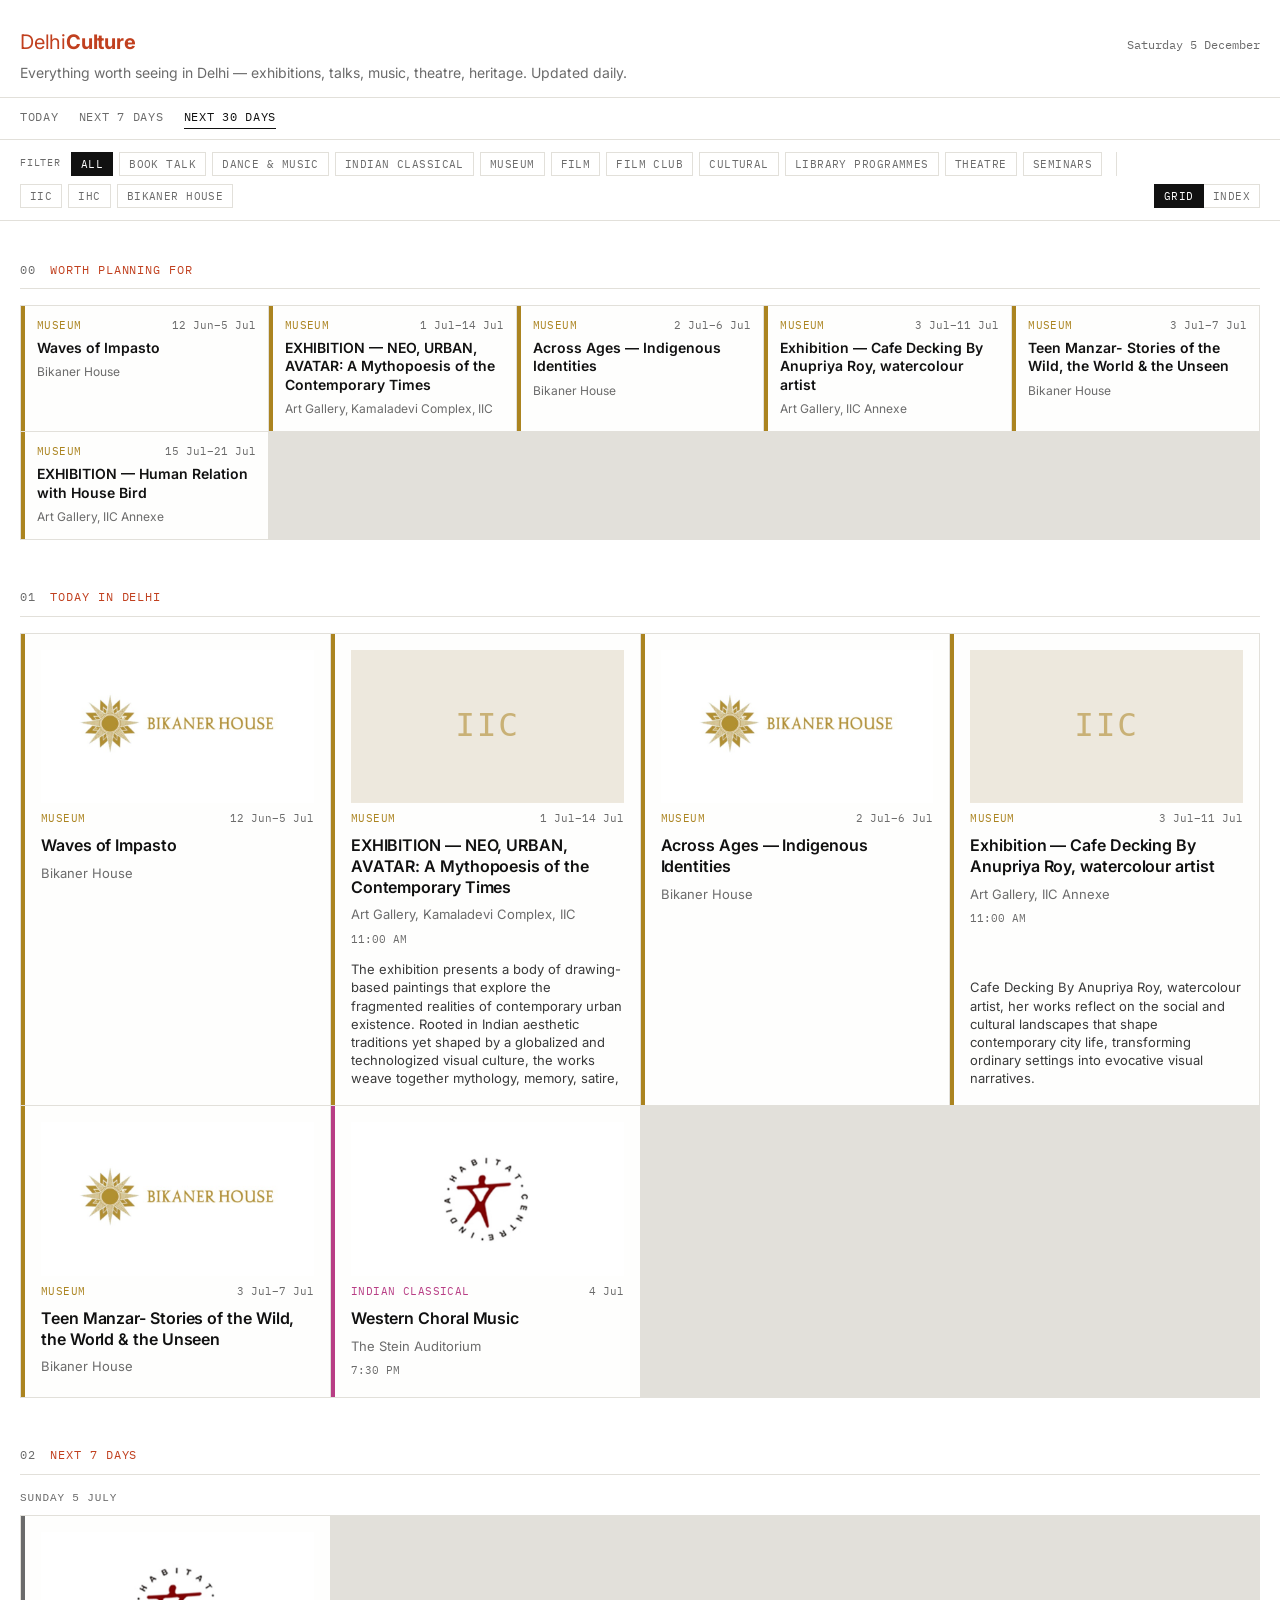
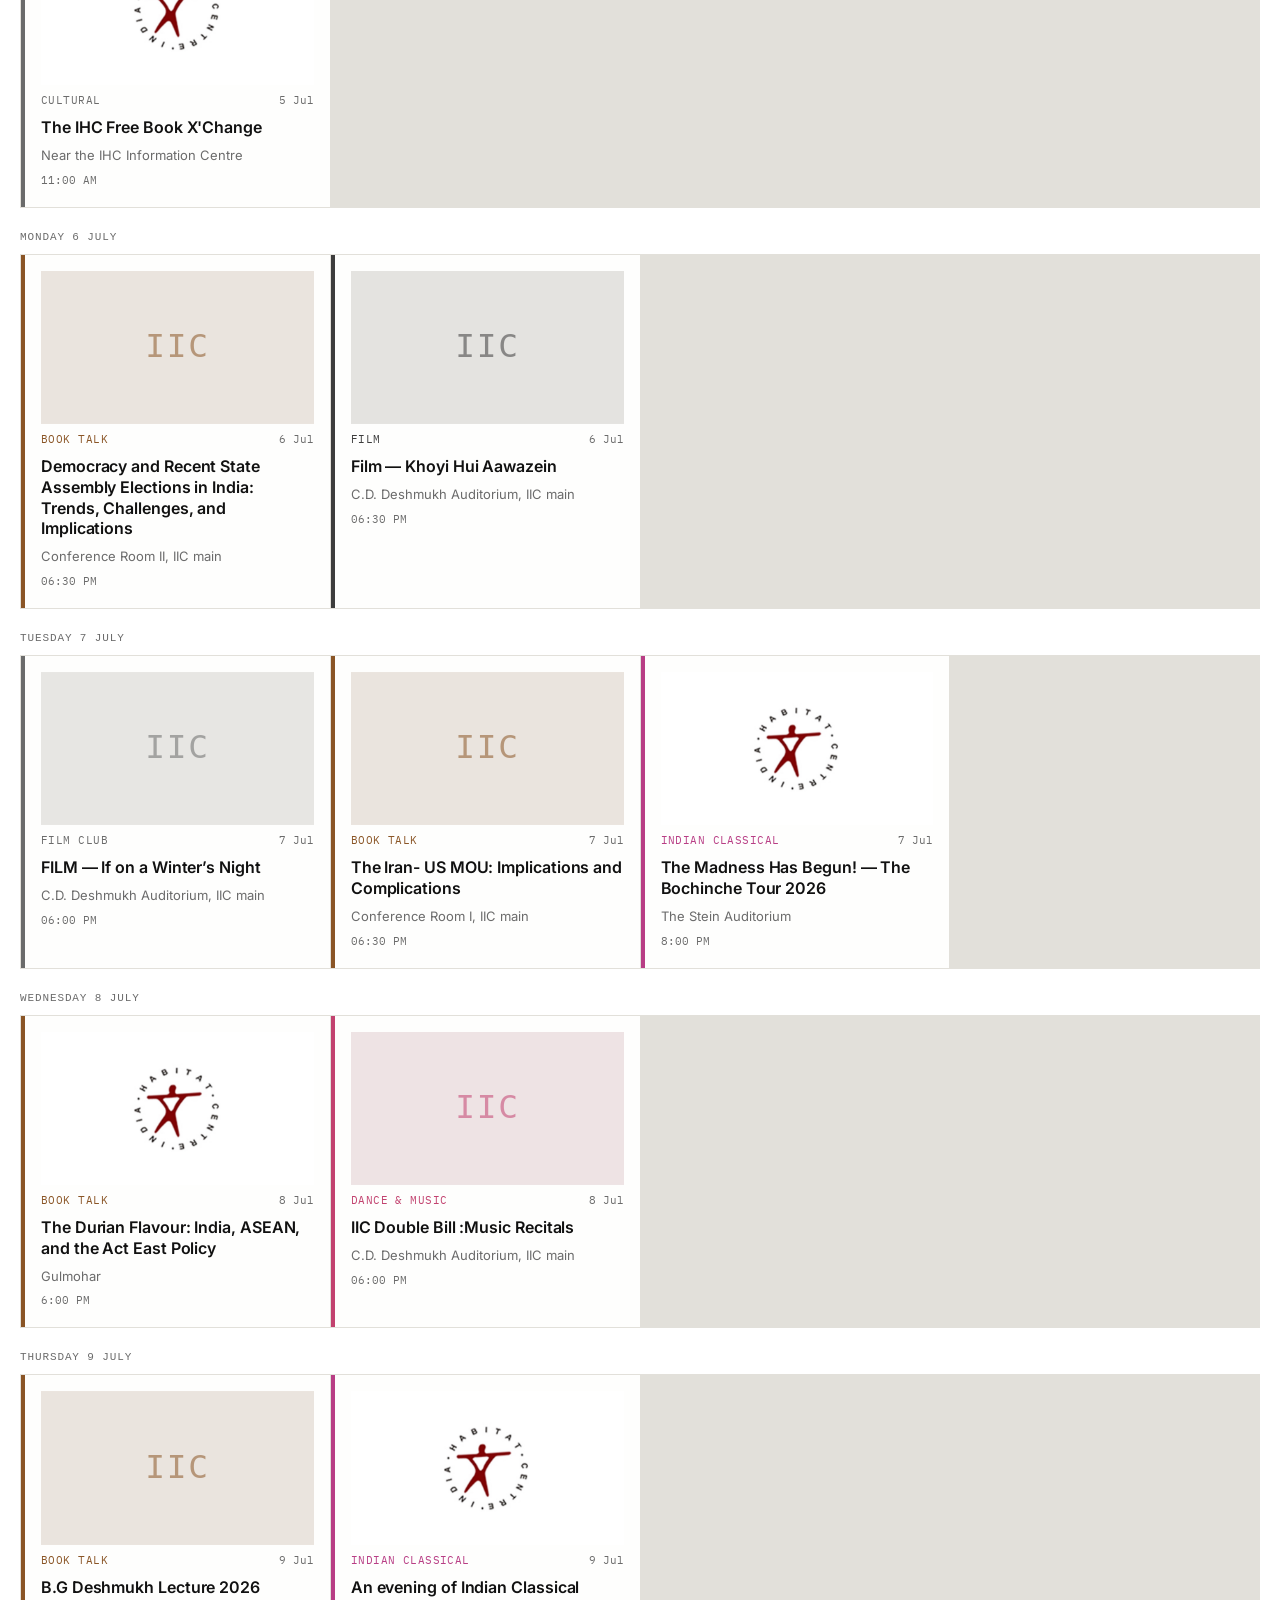
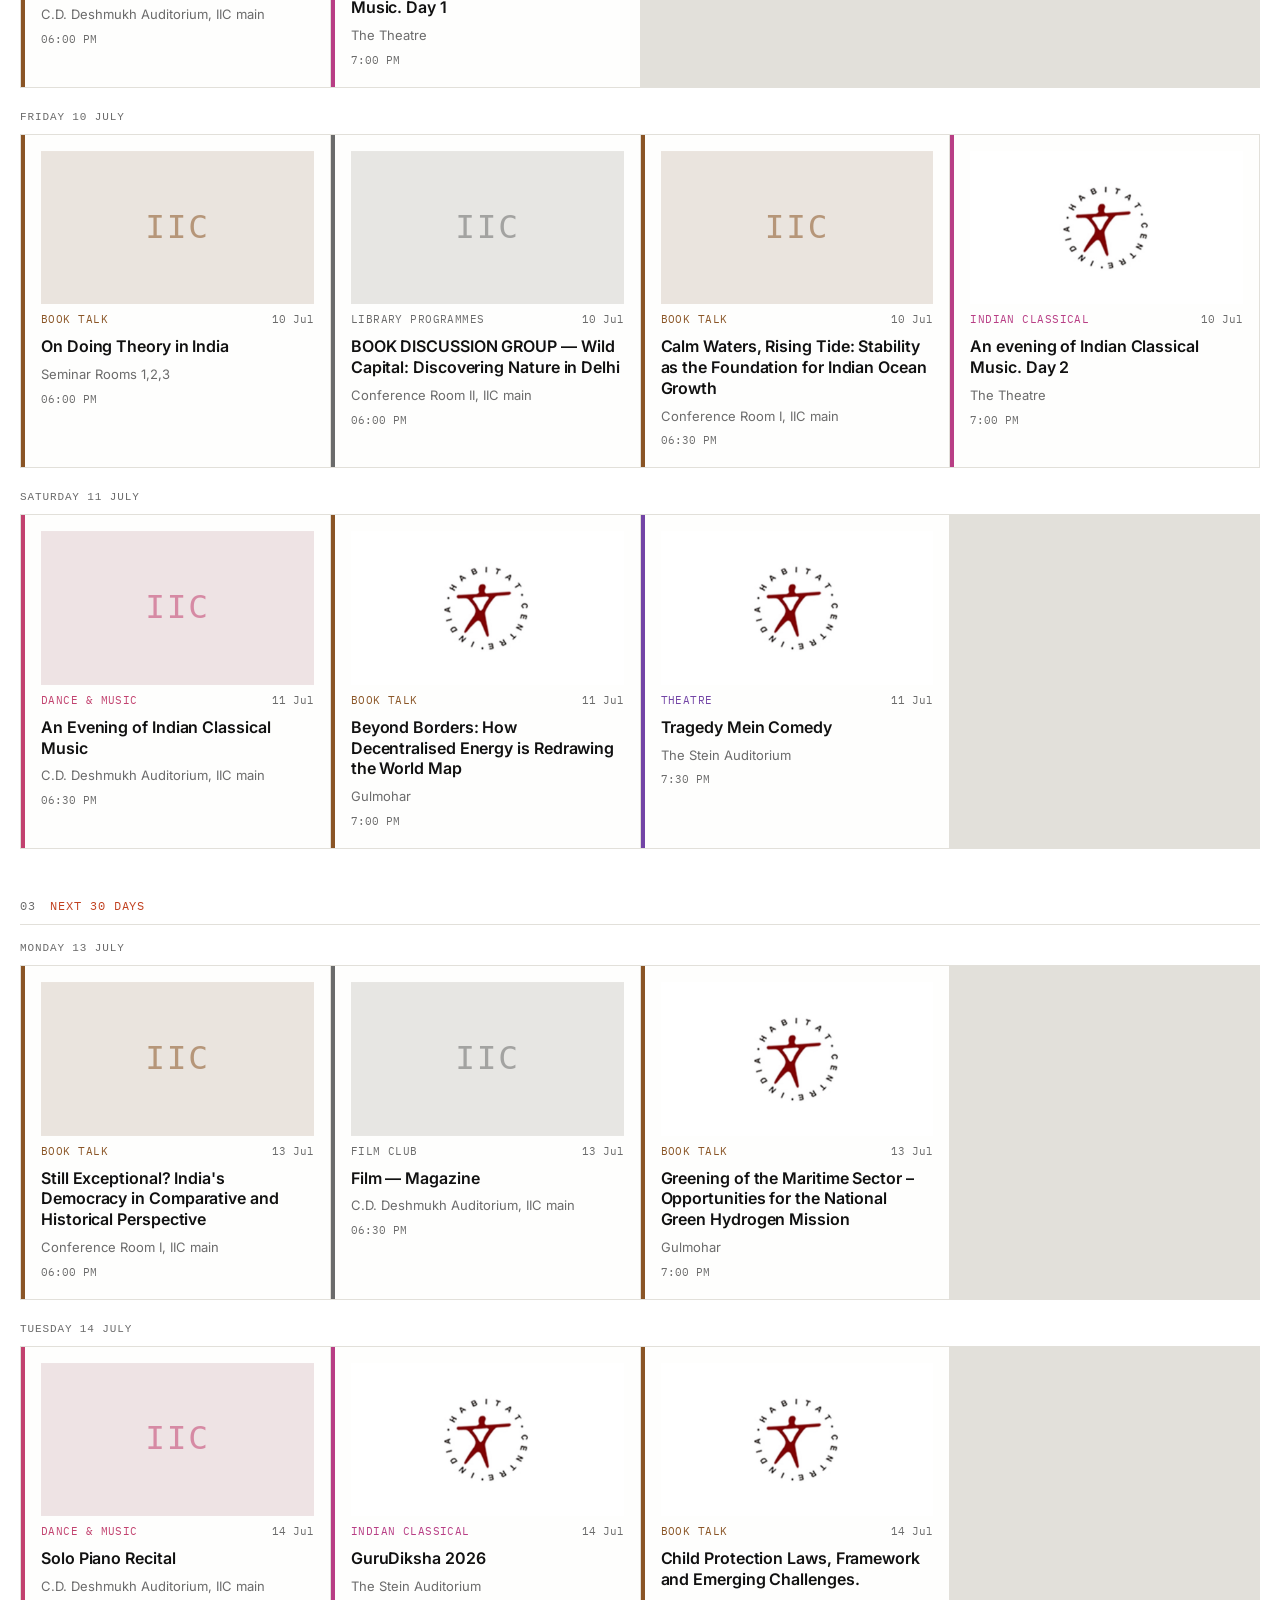
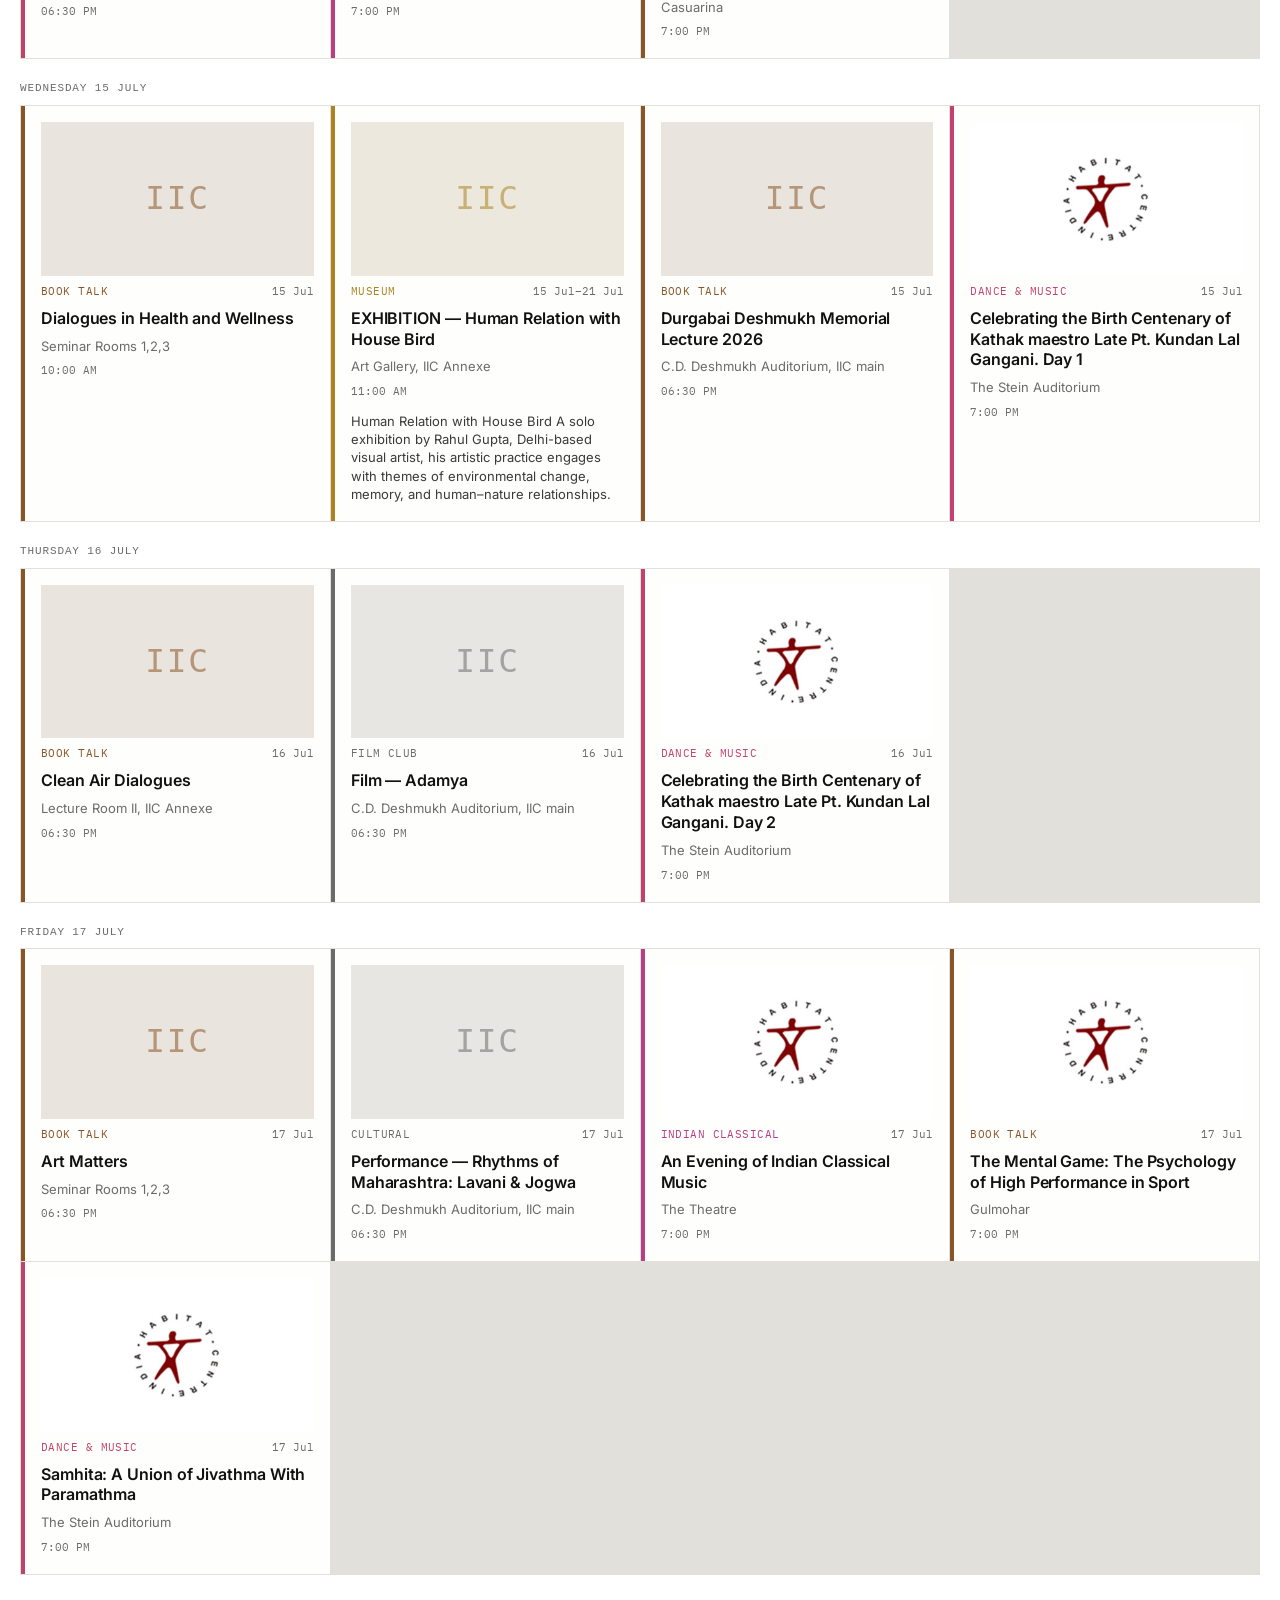
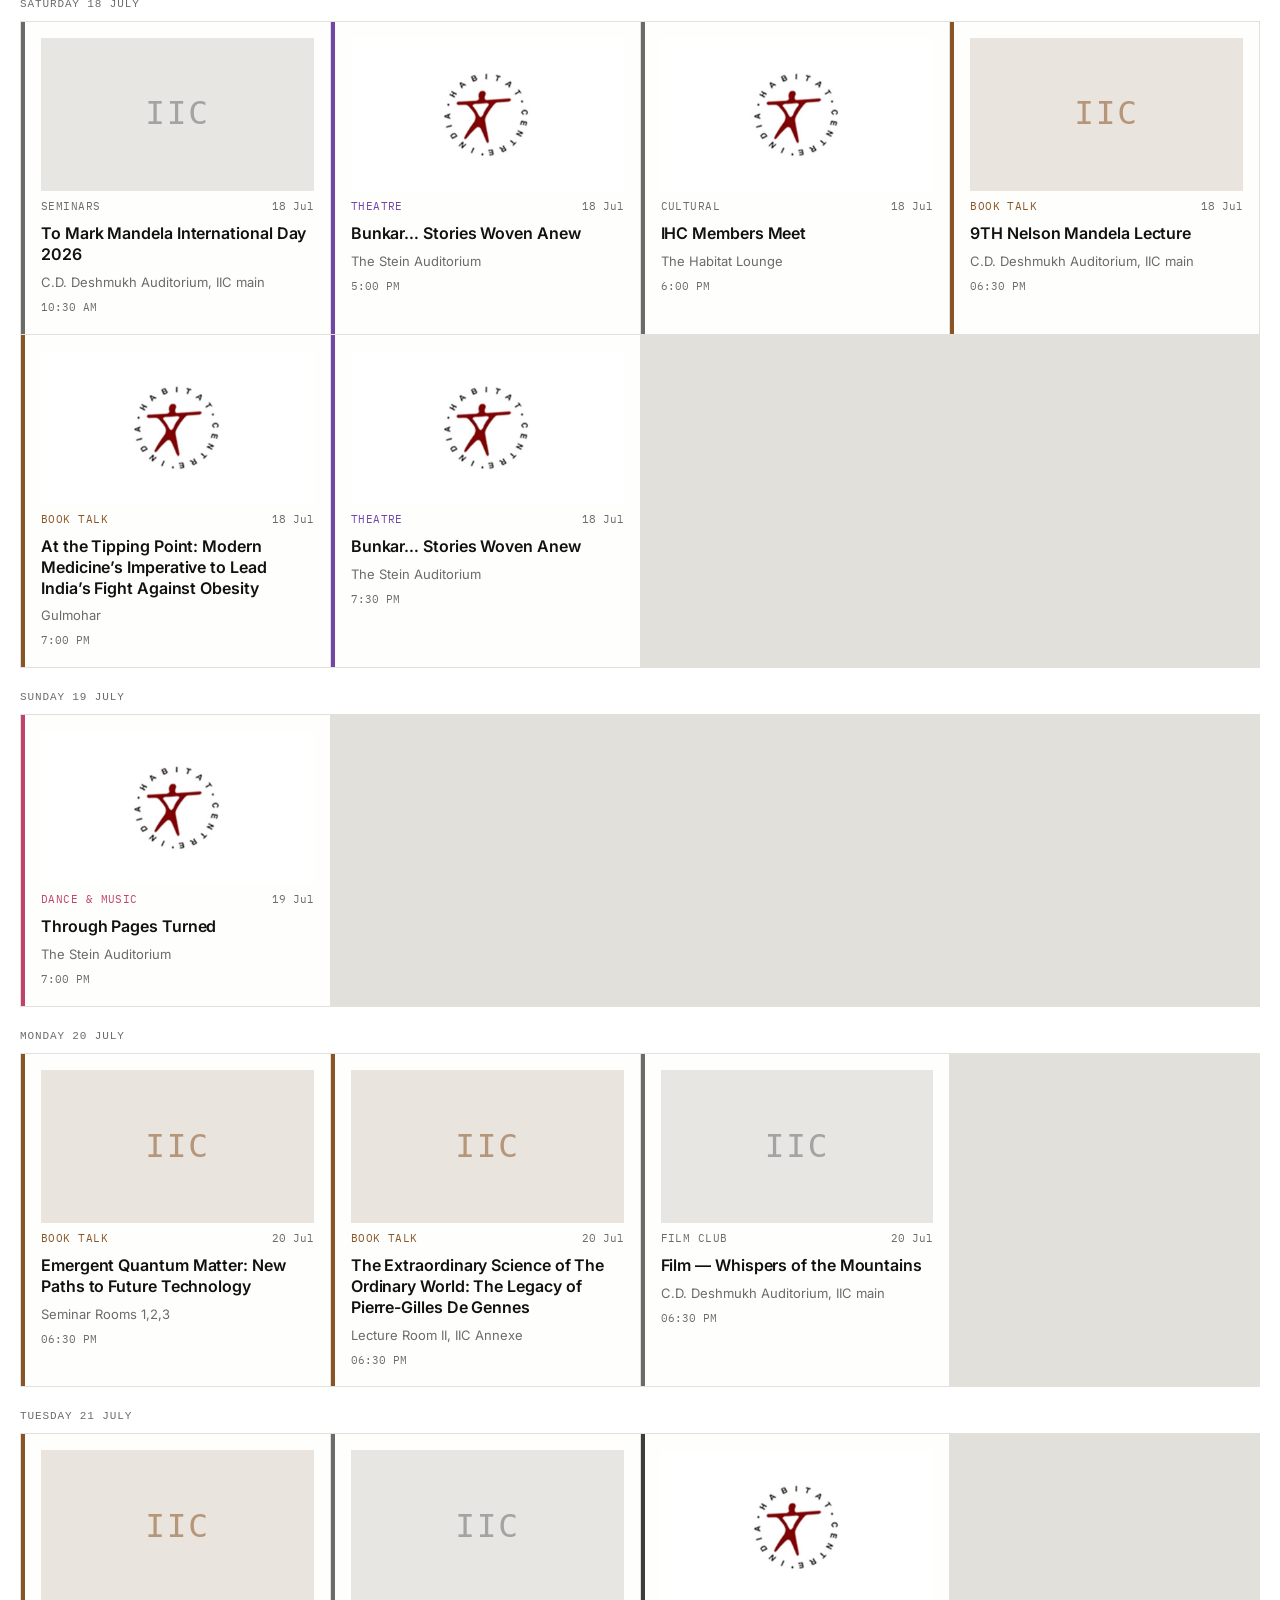
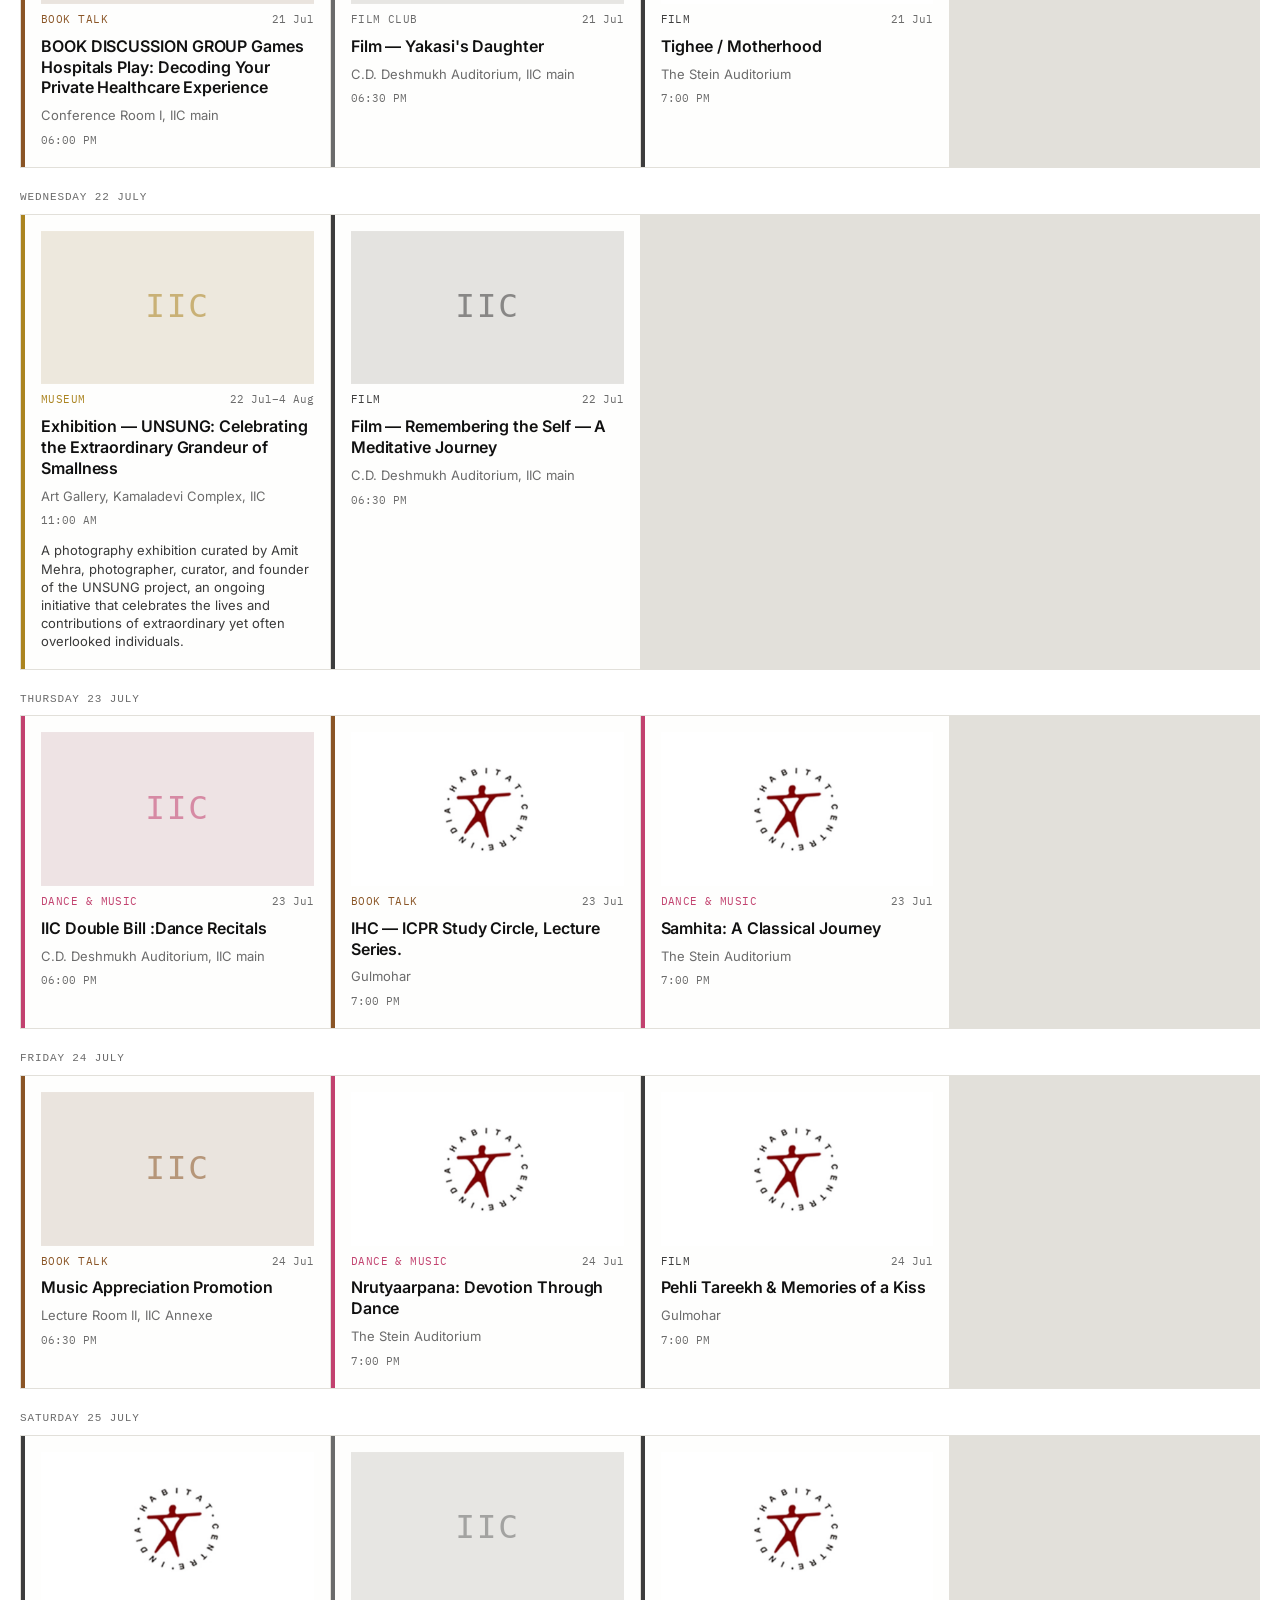
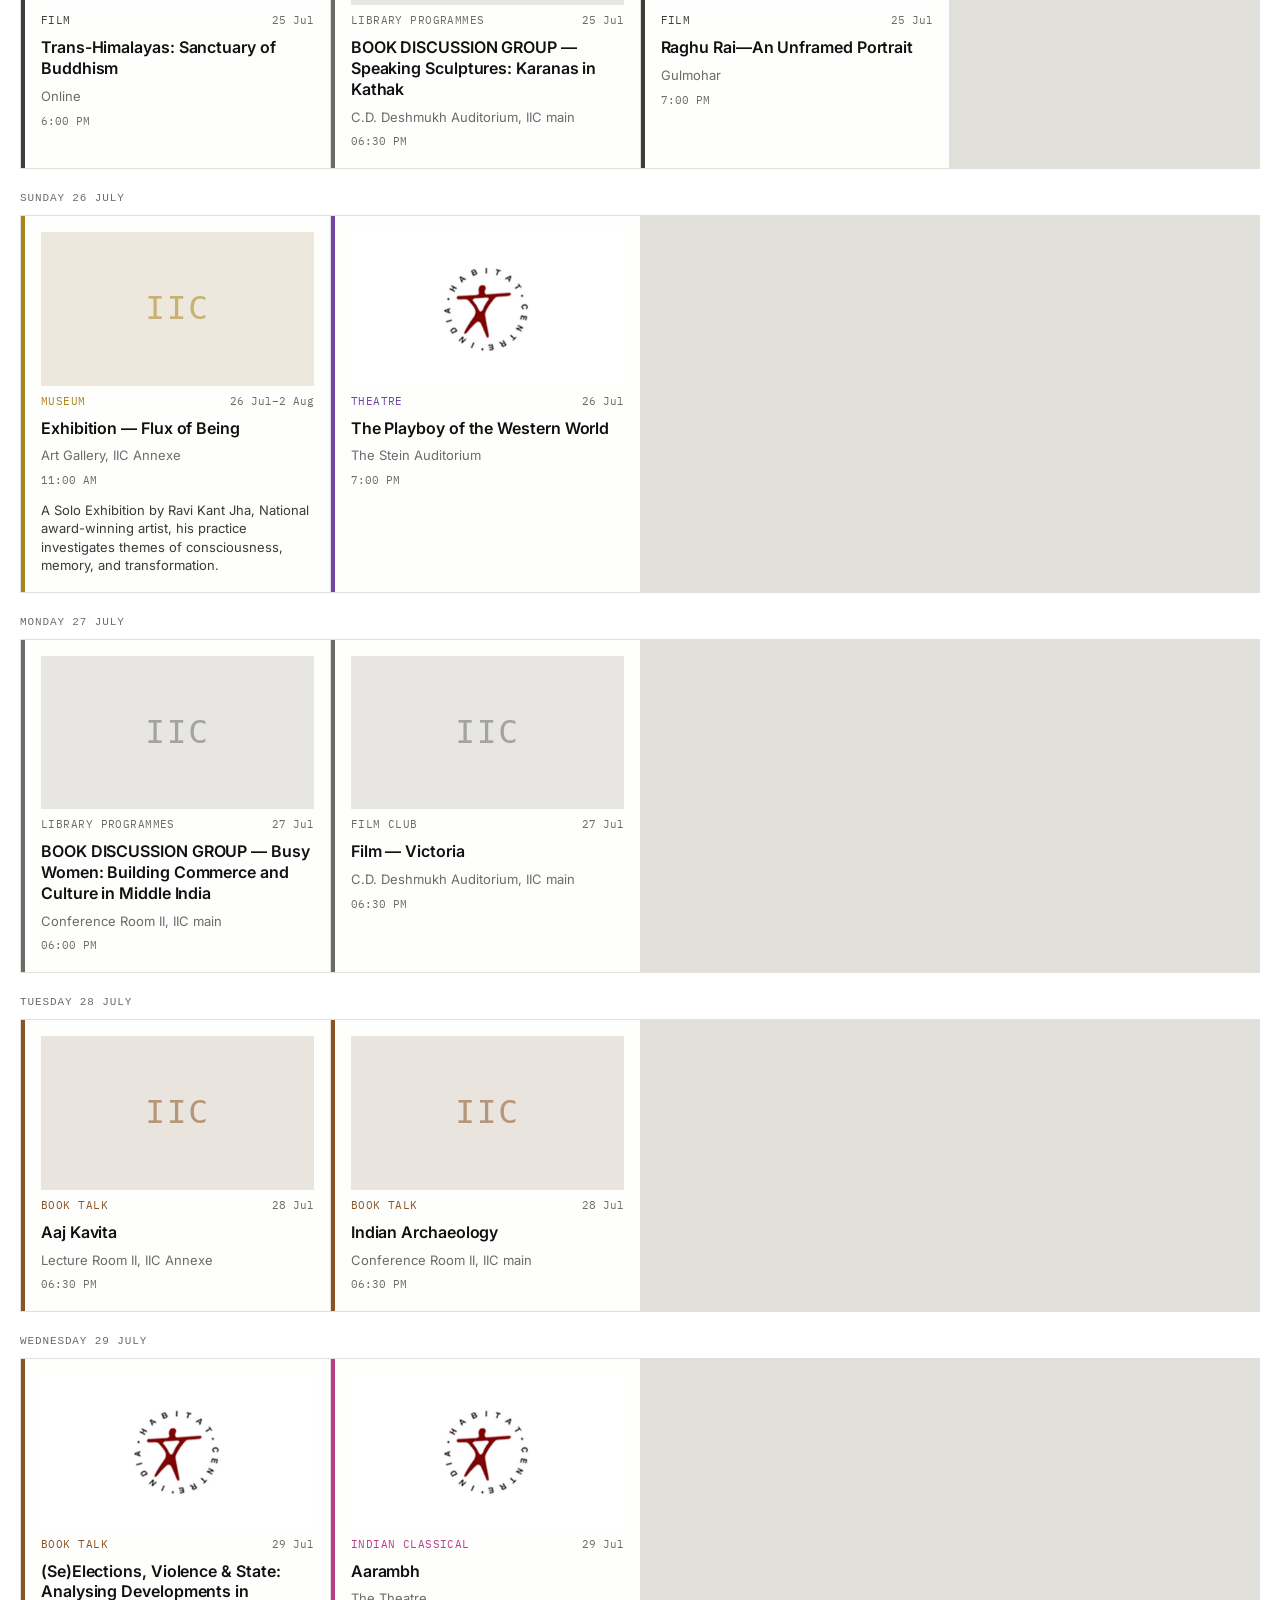
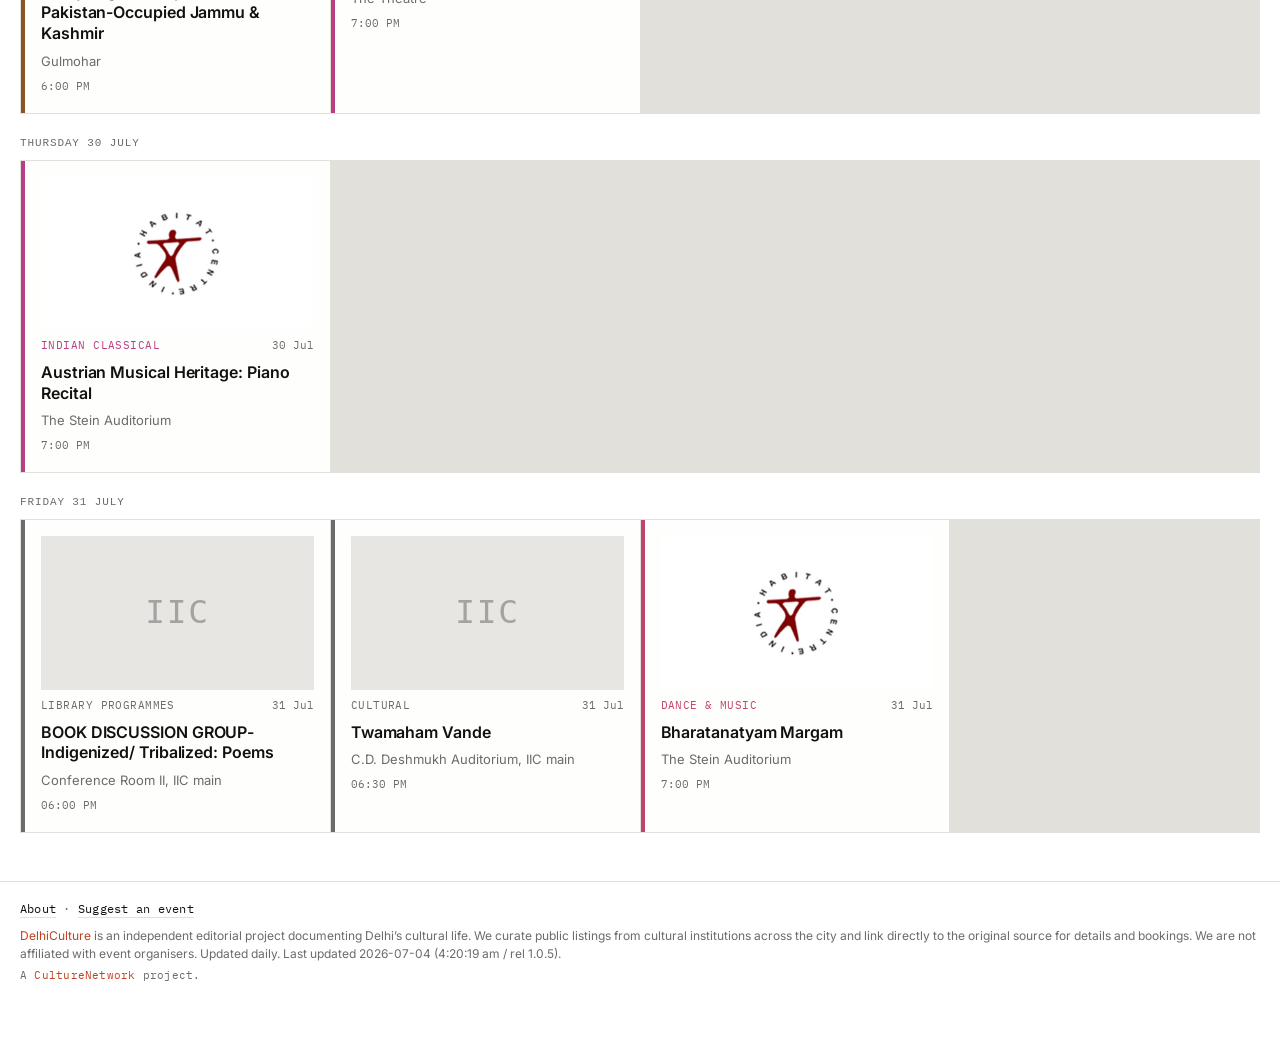
==== commit 375808f0: "Update events (2026-07-04)" ====
--- a/docs/index.html
+++ b/docs/index.html
@@ -10,7 +10,8 @@
 <meta property="og:description" content="A curated index of exhibitions, talks, music, theatre and heritage events in Delhi.">
 <meta property="og:url" content="https://delhiculture.com/">
 <meta property="og:type" content="website">
-<link rel="icon" href="data:image/svg+xml,%3Csvg xmlns='http://www.w3.org/2000/svg' viewBox='0 0 64 64'%3E%3Crect width='64' height='64' fill='%23111111'/%3E%3Ctext x='32' y='43' font-family='monospace' font-size='28' fill='%23ffffff' text-anchor='middle'%3EDC%3C/text%3E%3C/svg%3E">
+<link rel="icon" type="image/png" sizes="64x64" href="favicon.png">
+<link rel="apple-touch-icon" href="apple-touch-icon.png">
 <link rel="preconnect" href="https://fonts.googleapis.com">
 <link rel="preconnect" href="https://fonts.gstatic.com" crossorigin>
 <link href="https://fonts.googleapis.com/css2?family=Inter:wght@400;500;600;700&family=IBM+Plex+Mono:wght@400;500&display=swap" rel="stylesheet">
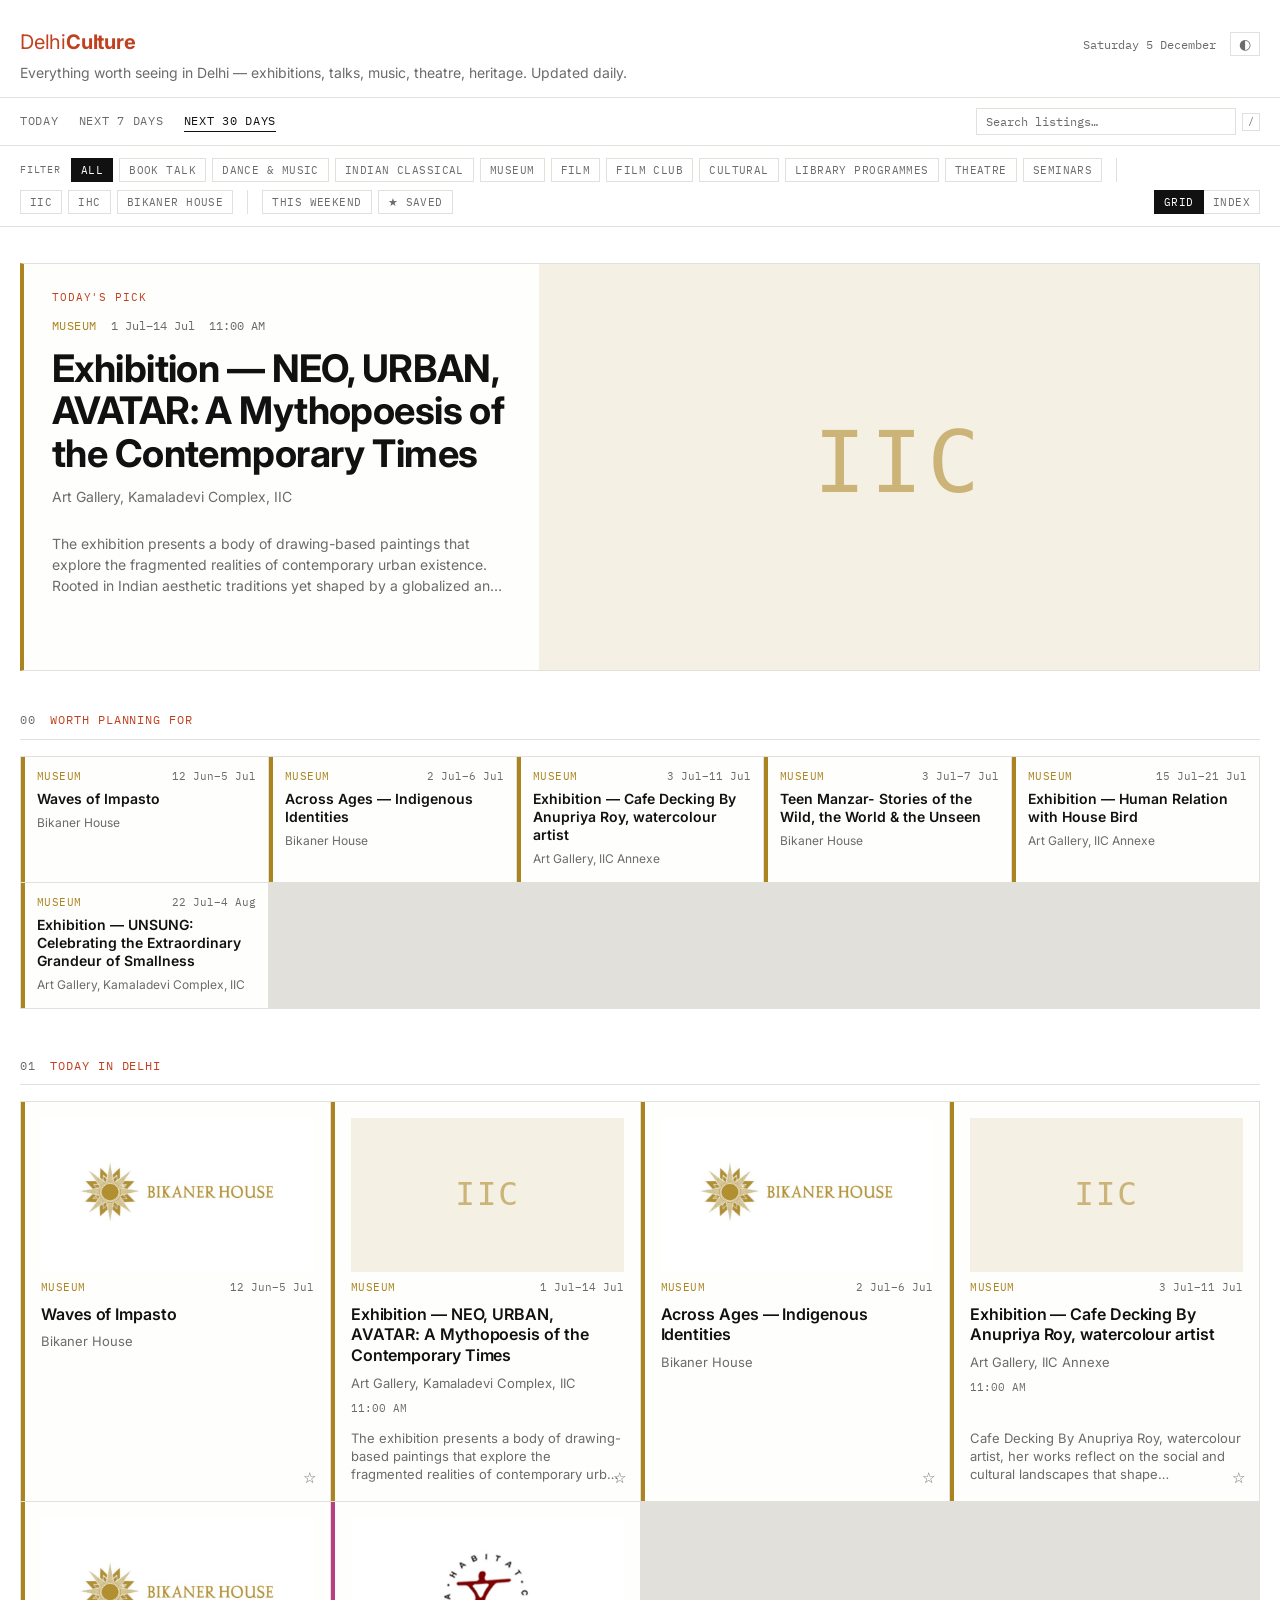
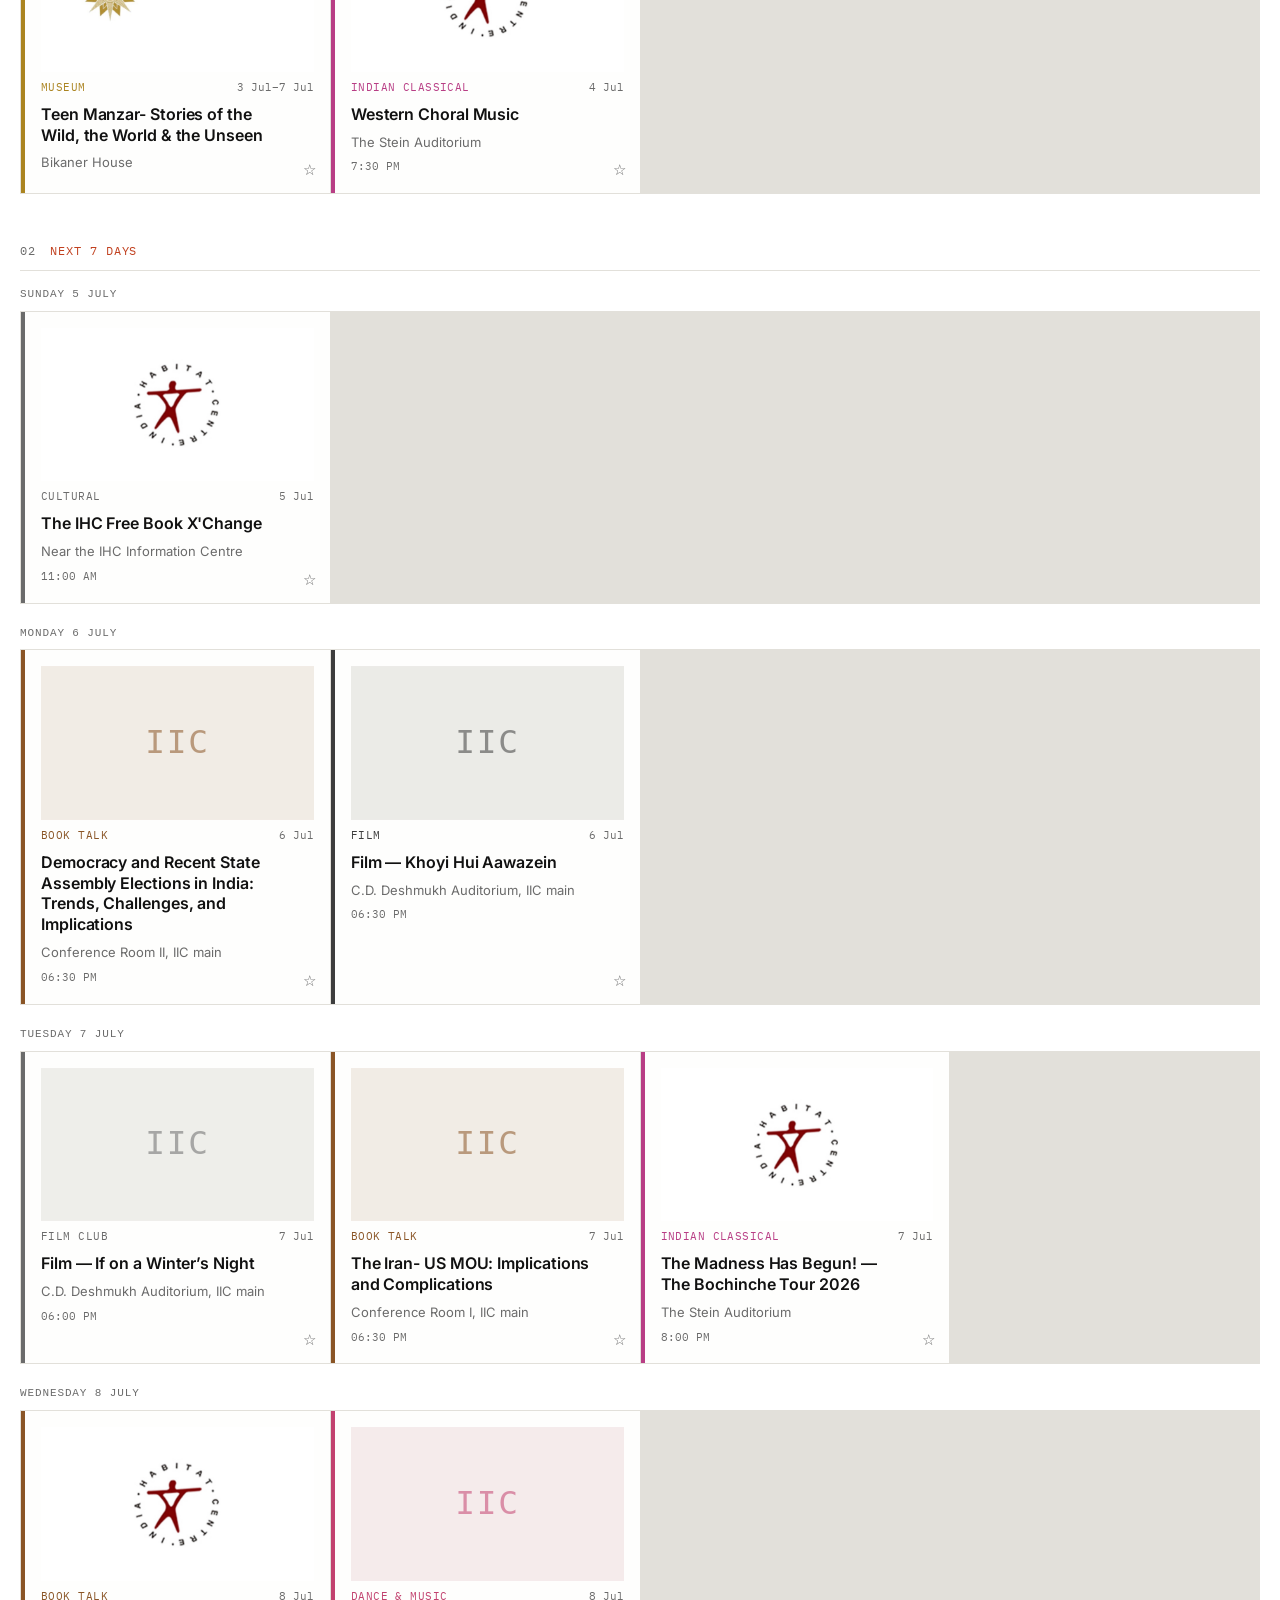
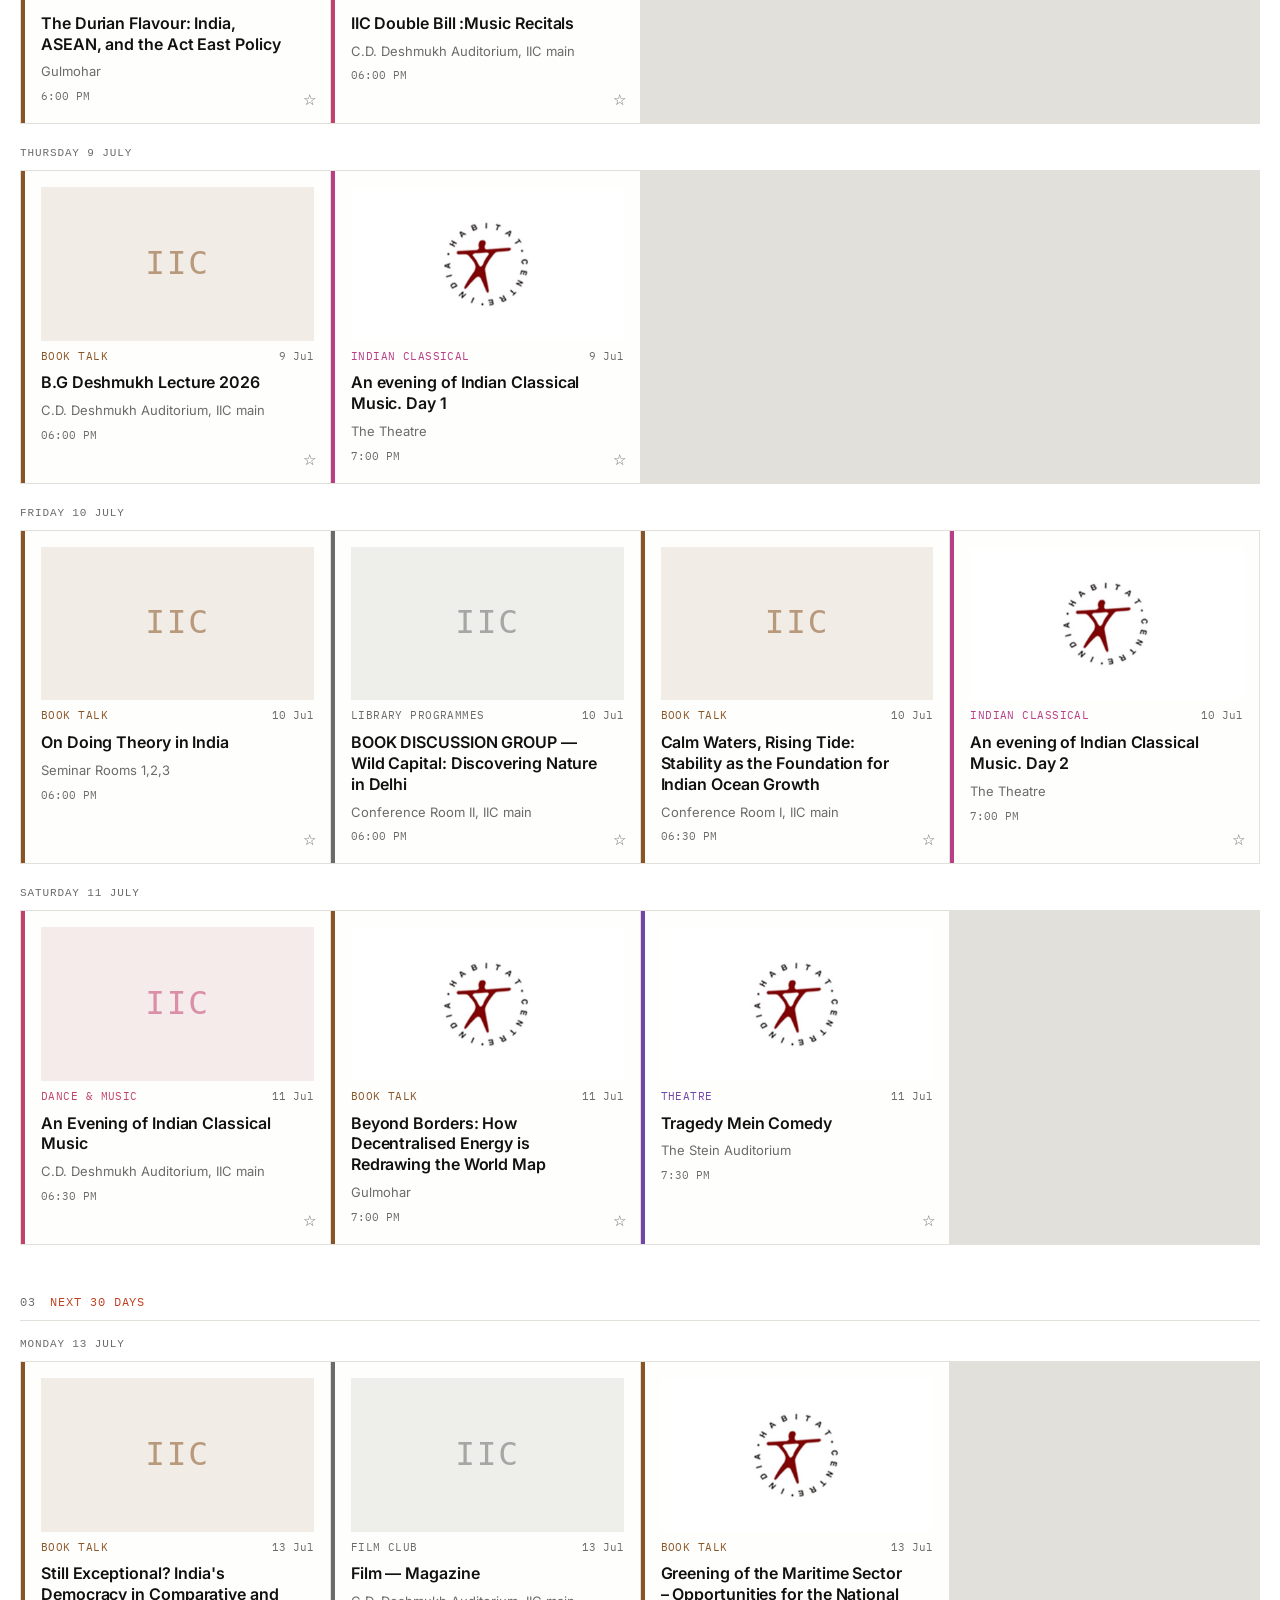
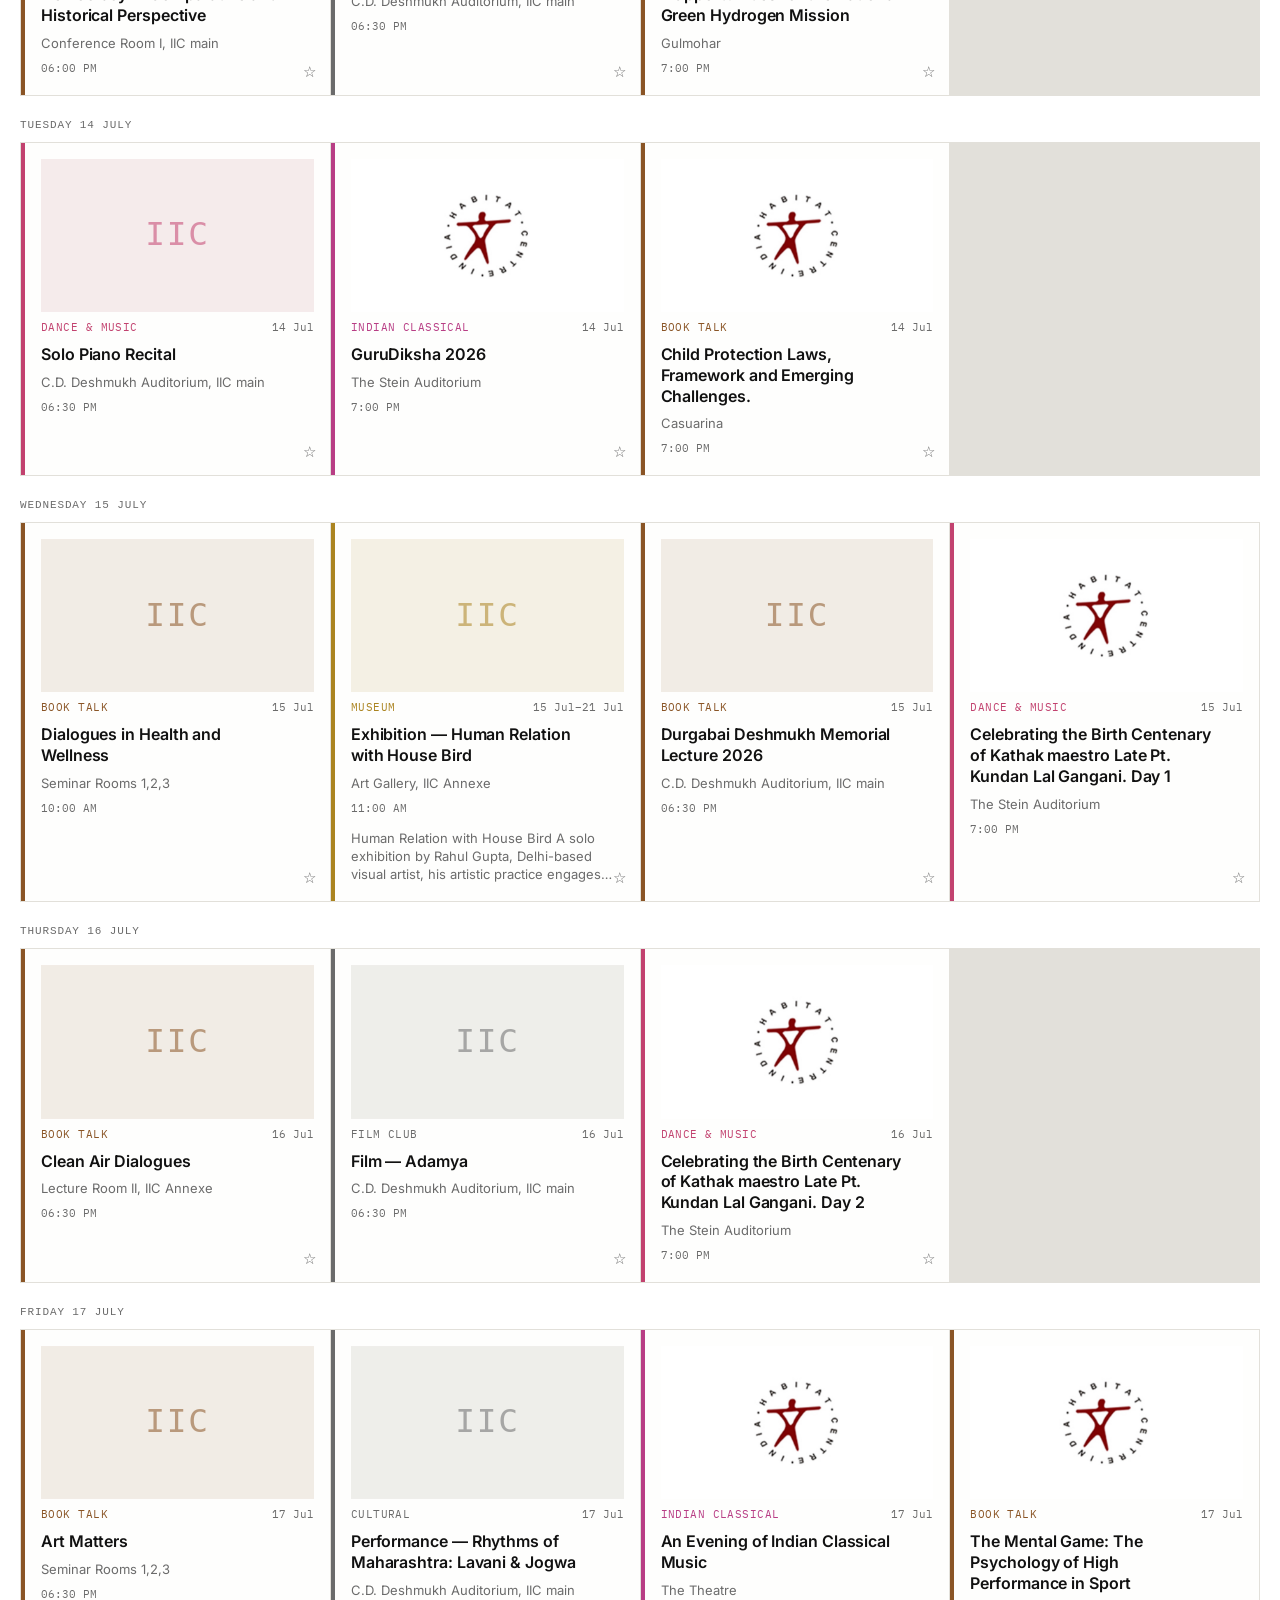
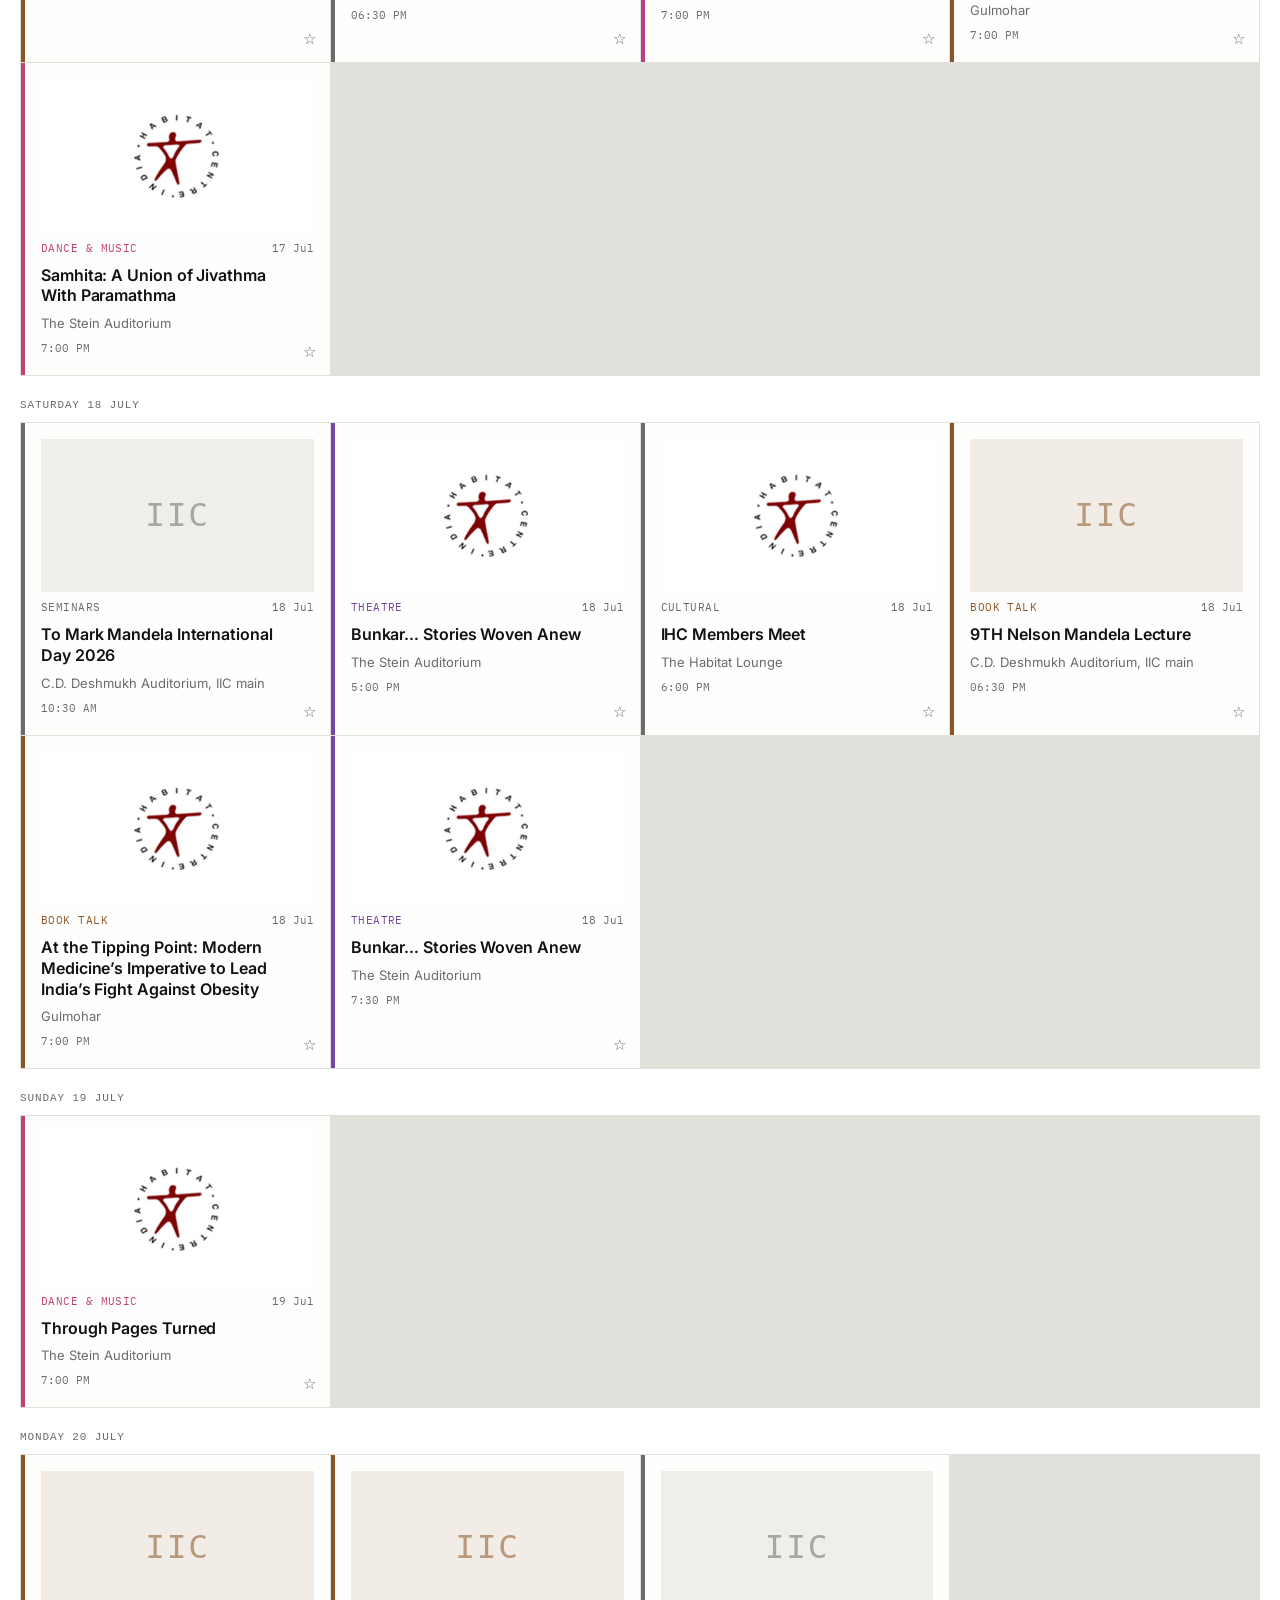
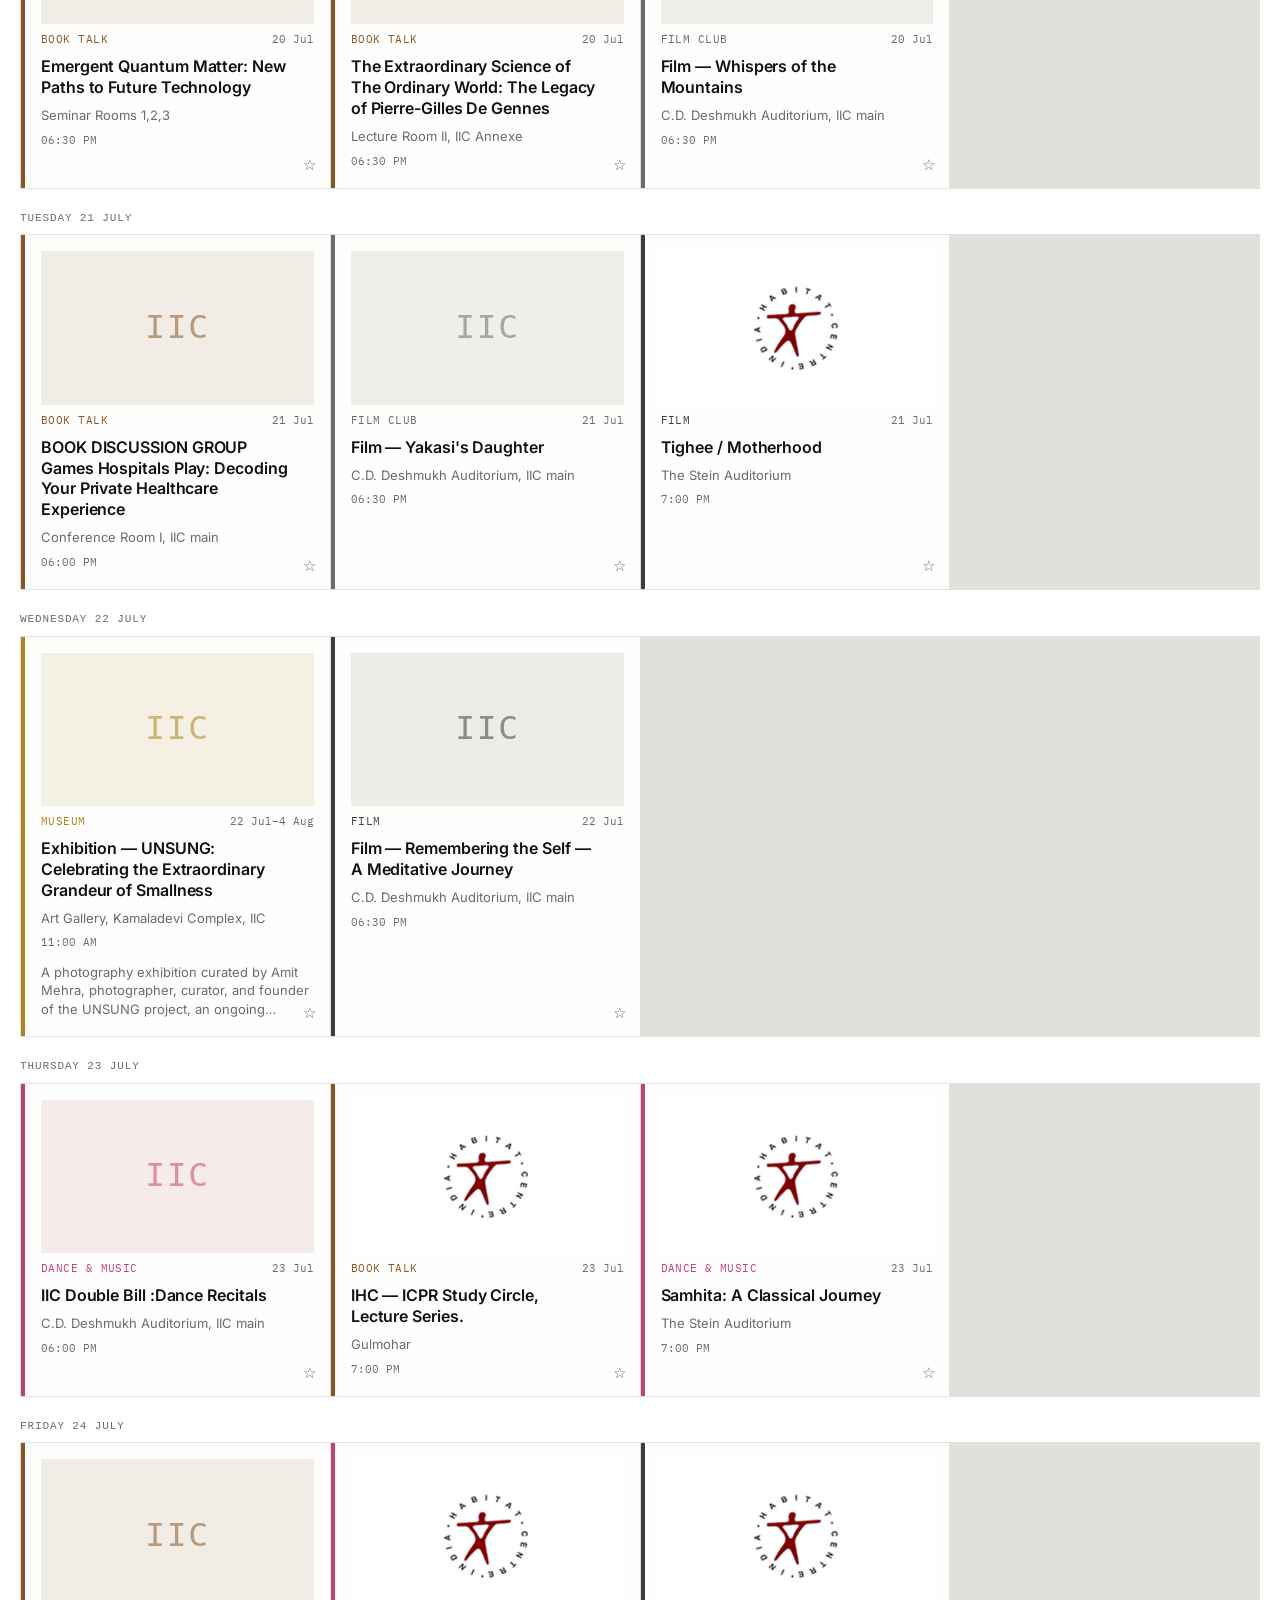
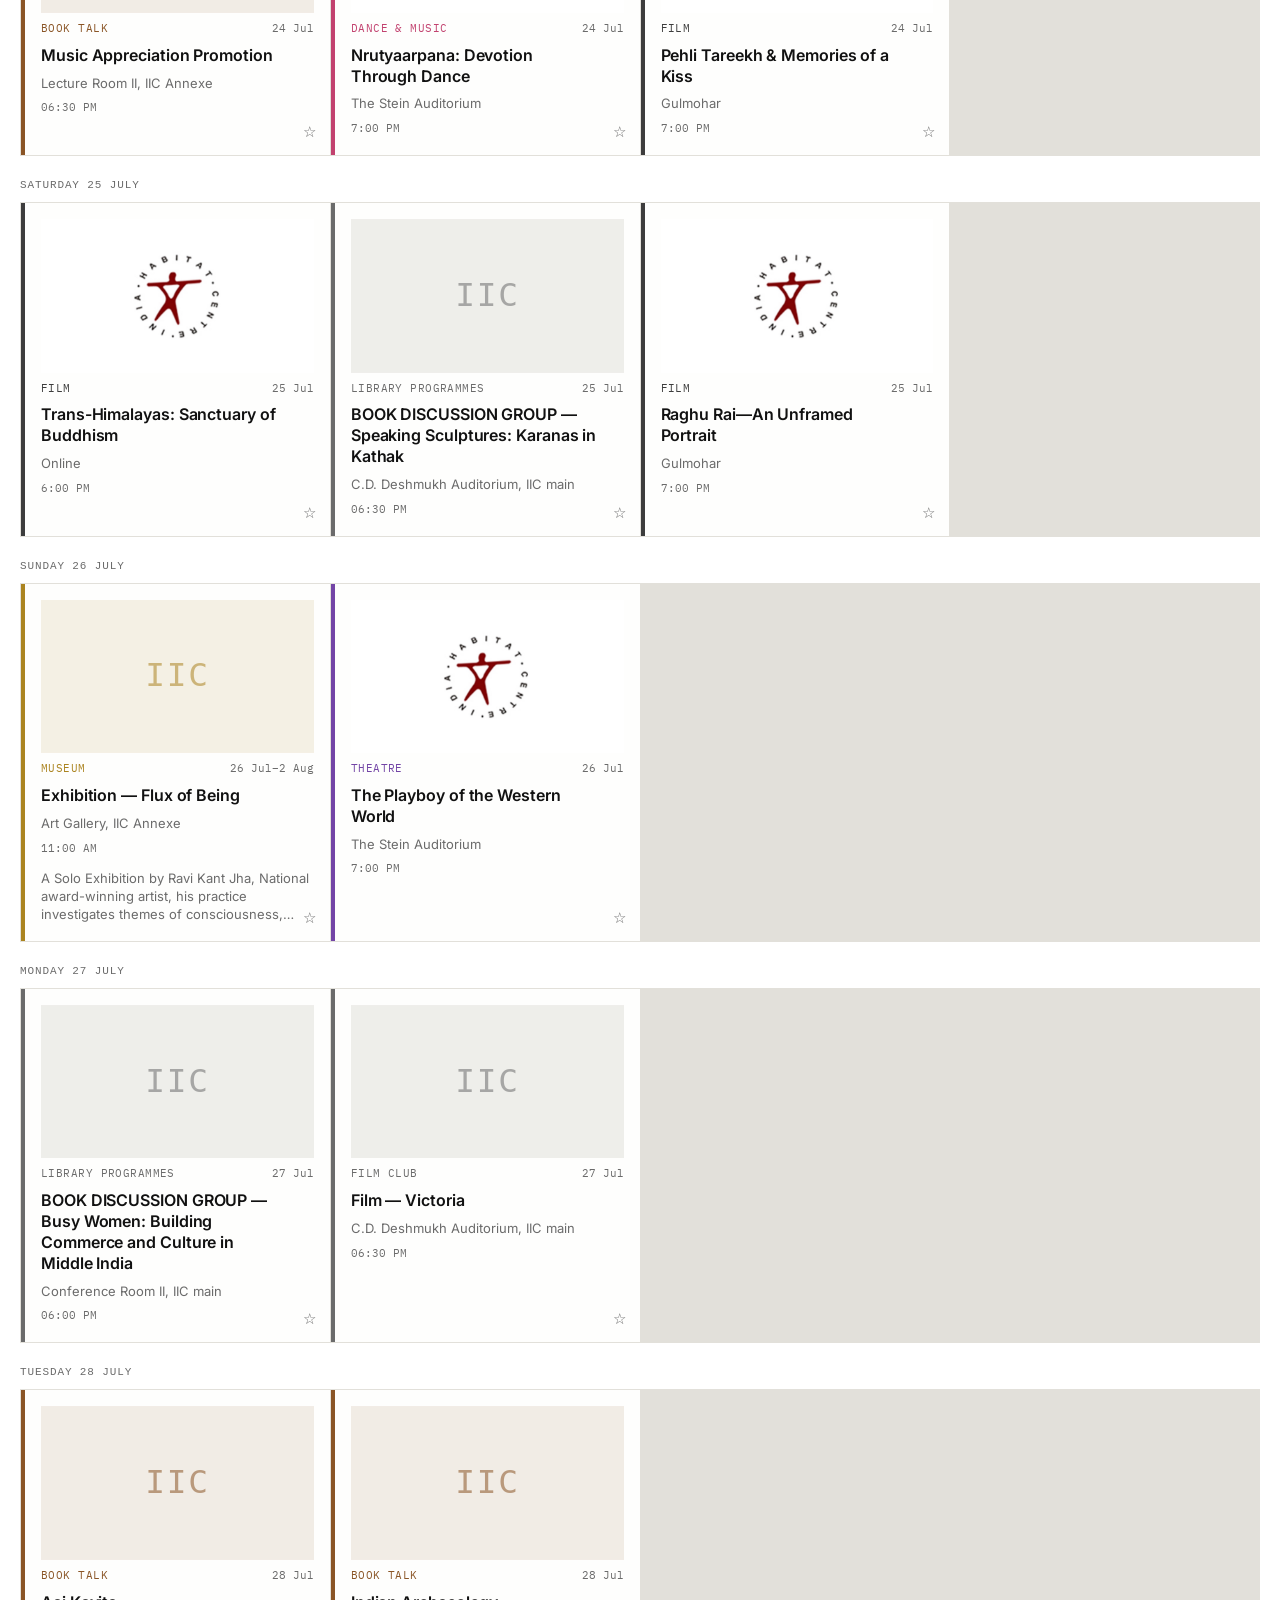
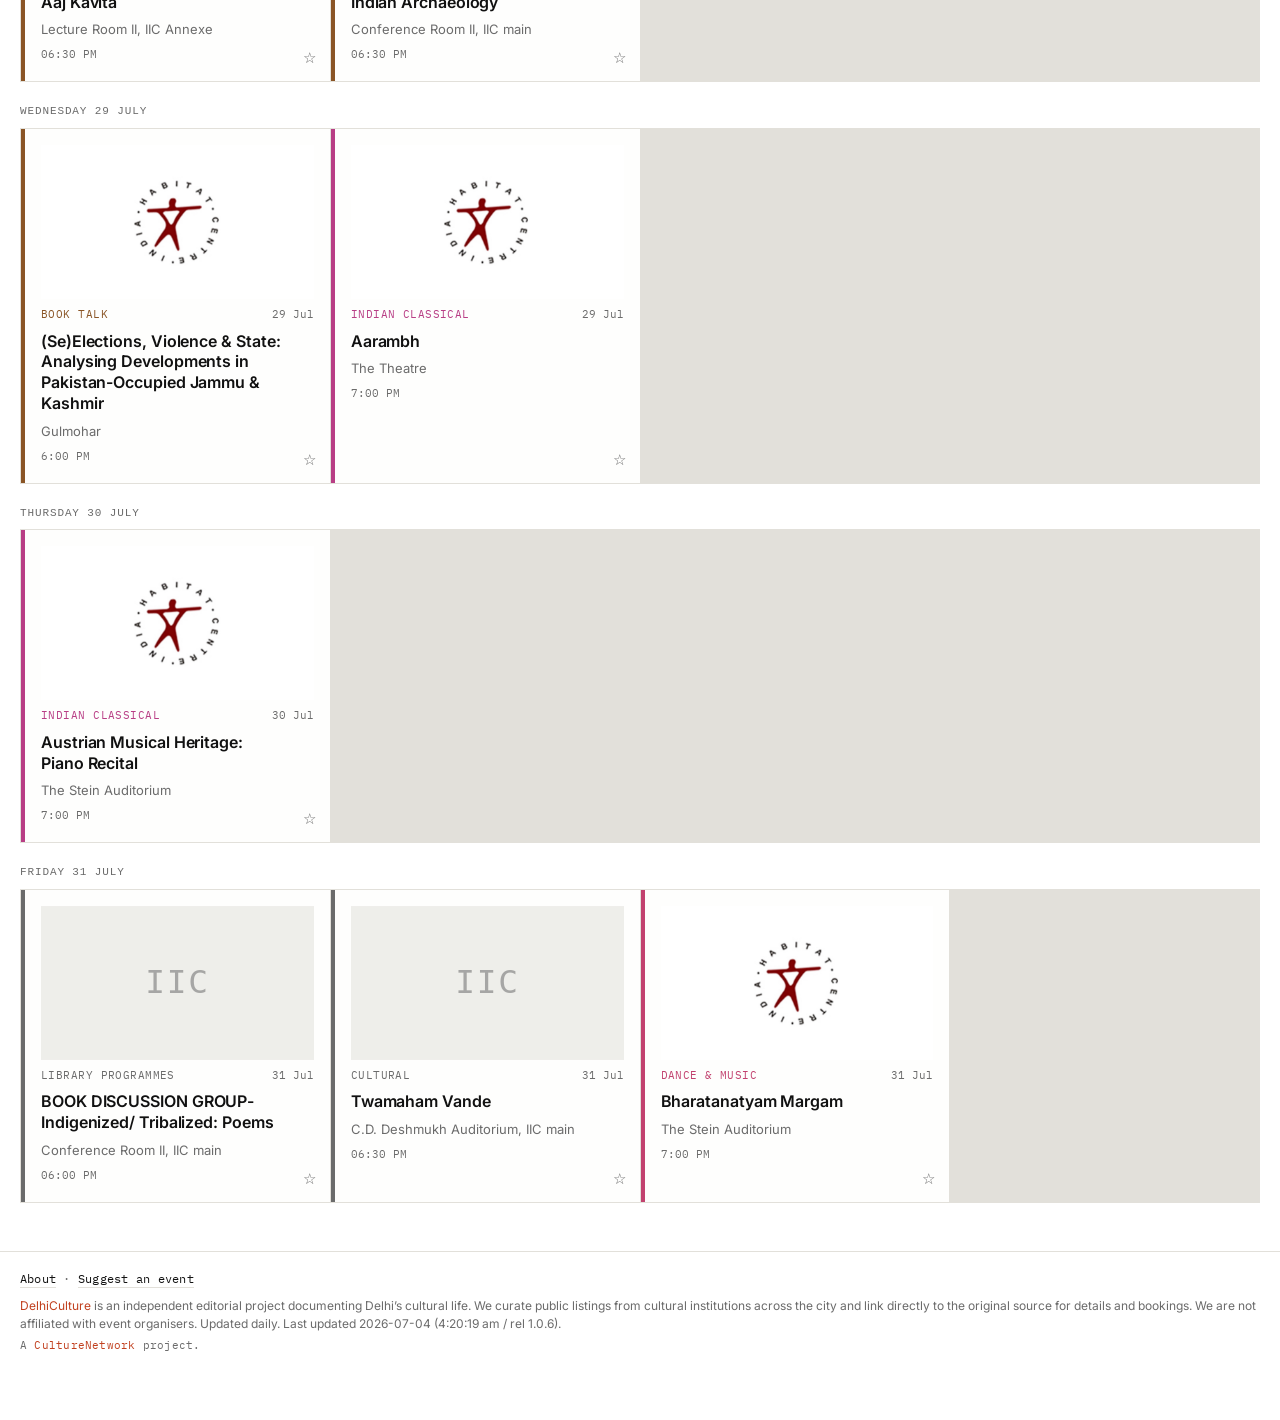
==== commit 101341a3: "Update events (2026-07-04)" ====
--- a/docs/index.html
+++ b/docs/index.html
@@ -16,13 +16,25 @@
 <link rel="preconnect" href="https://fonts.gstatic.com" crossorigin>
 <link href="https://fonts.googleapis.com/css2?family=Inter:wght@400;500;600;700&family=IBM+Plex+Mono:wght@400;500&display=swap" rel="stylesheet">
 <link rel="stylesheet" href="style.css">
+<script>
+/* apply saved theme before first paint to avoid a flash */
+(function () {
+  try {
+    var t = localStorage.getItem("dc-theme");
+    if (t === "dark" || t === "light") document.documentElement.setAttribute("data-theme", t);
+  } catch (e) {}
+})();
+</script>
 </head>
 <body>
 
 <header class="masthead">
   <div class="masthead__row">
     <a href="/" class="wordmark"><span class="wordmark__delhi">Delhi</span><span class="wordmark__culture">Culture</span></a>
-    <span class="masthead__date" id="masthead-date"></span>
+    <div class="masthead__right">
+      <span class="masthead__date" id="masthead-date"></span>
+      <button type="button" class="theme-toggle" id="theme-toggle" aria-label="Switch between light and dark">◐</button>
+    </div>
   </div>
   <p class="masthead__strap">Everything worth seeing in Delhi — exhibitions, talks, music, theatre, heritage. Updated daily.</p>
 </header>
@@ -31,6 +43,10 @@
   <a href="#today">Today</a>
   <a href="#week">Next 7 Days</a>
   <a href="#month">Next 30 Days</a>
+  <div class="searchbox" role="search">
+    <input type="search" id="search-input" placeholder="Search listings…" aria-label="Search listings" autocomplete="off">
+    <span class="searchbox__hint" aria-hidden="true">/</span>
+  </div>
 </nav>
 
 <div class="controls" aria-label="Filter and view options">
@@ -38,11 +54,19 @@
   <div class="filters" id="filter-cats" role="group" aria-label="Filter by category"></div>
   <div class="controls__divider" aria-hidden="true"></div>
   <div class="filters" id="filter-venues" role="group" aria-label="Filter by institution"></div>
+  <div class="controls__divider" aria-hidden="true"></div>
+  <div class="filters" role="group" aria-label="Lenses">
+    <button type="button" class="chip chip--lens" data-lens="weekend" aria-pressed="false">This Weekend</button>
+    <button type="button" class="chip chip--lens" data-lens="saved" aria-pressed="false">★ Saved</button>
+  </div>
+  <span class="result-count" id="result-count" hidden aria-live="polite"></span>
   <div class="viewtoggle" role="group" aria-label="View">
     <button type="button" class="chip" data-view="grid" aria-pressed="true">Grid</button>
     <button type="button" class="chip" data-view="list" aria-pressed="false">Index</button>
   </div>
 </div>
+
+<section class="lead" id="lead" hidden aria-label="Today's pick"></section>
 
 <main id="main">
 
@@ -78,6 +102,12 @@
 
 </main>
 
+<div class="overlay" id="overlay" hidden>
+  <div class="detail" id="detail"></div>
+</div>
+
+<div class="toast" id="toast" hidden role="status"></div>
+
 <footer class="footer">
   <p class="footer__links"><a href="/about.html">About</a> · <a href="mailto:suggest@delhiculture.com">Suggest an event</a></p>
   <p><span class="brand-red">DelhiCulture</span> is an independent editorial project documenting Delhi’s cultural life. We curate public listings from cultural institutions across the city and link directly to the original source for details and bookings. We are not affiliated with event organisers. Updated daily. <span id="footer-generated"></span></p>
--- a/docs/style.css
+++ b/docs/style.css
@@ -1,16 +1,17 @@
 /* ============================================================
-   DelhiCulture — design tokens (v2)
+   DelhiCulture — design tokens (v3)
    Palette:  bg #FFFFFF · ink #111111 · muted #6B6B6B
              hairline #E2E0DA · accent #C1401F (eyebrows + focus
              only — architectural redline)
    Type:     Inter (display/body) · IBM Plex Mono (metadata —
              the "index card" register)
-   Layout:   dense multi-column index, sharp corners, no shadow,
-             no animation.
-   v2 adds:  filter chips, Grid/Index view toggle, date-group
-             headings, highlights strip, three new category hues
-             (Exhibition / Talk / Music — mirrored in app.js
-             CATEGORY_HEX; keep in sync).
+   Layout:   dense multi-column index, sharp corners, no shadow.
+   v3 adds:  lead story hero, dark mode (auto + toggle), search,
+             lens chips (Weekend / Saved), detail overlay with
+             calendar export, saved stars, refined type scale,
+             restrained motion (guarded by prefers-reduced-motion).
+   The category hues are mirrored in app.js CATEGORY_HEX — keep
+   in sync.
    ============================================================ */
 
 :root {
@@ -20,11 +21,11 @@
   --hairline: #e2e0da;
   --accent: #c1401f;
   --card-bg: #fefefd;
-
-  /* Category palette — one hue family per discipline. v2.1: saturation
-     lifted a notch so the stripes carry the calendar, but still short of
-     primary-color territory. Mirrored in app.js CATEGORY_HEX — keep in
-     sync. --cat-dance now serves the combined "Dance & Music". */
+  --card-hover: #faf9f5;
+  --overlay-scrim: rgba(17, 17, 17, 0.45);
+
+  /* Category palette — one hue family per discipline. Mirrored in
+     app.js CATEGORY_HEX — keep in sync. */
   --cat-heritage: #b0392a;
   --cat-archaeology: #b3612a;
   --cat-architecture: #2f5e96;
@@ -51,11 +52,87 @@
 
   --gutter: 20px;
   --max-width: 1400px;
+
+  --ease: cubic-bezier(0.25, 0.6, 0.3, 1);
+  --t-fast: 140ms;
+}
+
+/* ---------- dark mode ----------
+   Auto via prefers-color-scheme; explicit choice via
+   data-theme="light|dark" on <html> (set by the toggle,
+   persisted in localStorage, applied pre-paint inline). */
+
+[data-theme="dark"] { color-scheme: dark; }
+
+@media (prefers-color-scheme: dark) {
+  :root:not([data-theme="light"]) { color-scheme: dark; }
+}
+
+:root[data-theme="dark"] {
+  --bg: #131211;
+  --ink: #eceae5;
+  --muted: #9a968e;
+  --hairline: #2b2925;
+  --accent: #e05a35;
+  --card-bg: #181715;
+  --card-hover: #1e1c19;
+  --overlay-scrim: rgba(0, 0, 0, 0.6);
+
+  --cat-heritage: #d0604f;
+  --cat-archaeology: #d0824a;
+  --cat-architecture: #6f95c8;
+  --cat-urbanism: #5fa8b8;
+  --cat-landscape: #6fb37d;
+  --cat-museum: #cfa93f;
+  --cat-photography: #9c85cc;
+  --cat-classical: #d873ac;
+  --cat-jazz: #e09a45;
+  --cat-dance: #dd6f96;
+  --cat-theatre: #a279d3;
+  --cat-film: #a3a3a3;
+  --cat-book: #bf8352;
+  --cat-children: #e39355;
+  --cat-festival: #cbaf45;
+  --cat-exhibition: #c4805c;
+  --cat-talk: #7f9cbd;
+  --cat-default: #9a968e;
+}
+
+@media (prefers-color-scheme: dark) {
+  :root:not([data-theme="light"]) {
+    --bg: #131211;
+    --ink: #eceae5;
+    --muted: #9a968e;
+    --hairline: #2b2925;
+    --accent: #e05a35;
+    --card-bg: #181715;
+    --card-hover: #1e1c19;
+    --overlay-scrim: rgba(0, 0, 0, 0.6);
+
+    --cat-heritage: #d0604f;
+    --cat-archaeology: #d0824a;
+    --cat-architecture: #6f95c8;
+    --cat-urbanism: #5fa8b8;
+    --cat-landscape: #6fb37d;
+    --cat-museum: #cfa93f;
+    --cat-photography: #9c85cc;
+    --cat-classical: #d873ac;
+    --cat-jazz: #e09a45;
+    --cat-dance: #dd6f96;
+    --cat-theatre: #a279d3;
+    --cat-film: #a3a3a3;
+    --cat-book: #bf8352;
+    --cat-children: #e39355;
+    --cat-festival: #cbaf45;
+    --cat-exhibition: #c4805c;
+    --cat-talk: #7f9cbd;
+    --cat-default: #9a968e;
+  }
 }
 
 * { box-sizing: border-box; }
 
-html { -webkit-text-size-adjust: 100%; scroll-padding-top: 48px; }
+html { -webkit-text-size-adjust: 100%; scroll-padding-top: 96px; }
 
 body {
   margin: 0;
@@ -65,6 +142,7 @@
   font-size: 15px;
   line-height: 1.45;
   -webkit-font-smoothing: antialiased;
+  transition: background-color var(--t-fast) var(--ease), color var(--t-fast) var(--ease);
 }
 
 a { color: inherit; }
@@ -83,6 +161,12 @@
   align-items: baseline;
   justify-content: space-between;
   gap: 12px;
+}
+
+.masthead__right {
+  display: flex;
+  align-items: baseline;
+  gap: 14px;
 }
 
 .wordmark {
@@ -117,6 +201,27 @@
   font-size: 14px;
 }
 
+/* theme toggle — a quiet mono glyph, not a switch */
+.theme-toggle {
+  font-family: var(--font-mono);
+  font-size: 14px;
+  line-height: 1;
+  color: var(--muted);
+  background: none;
+  border: 1px solid var(--hairline);
+  border-radius: 0;
+  padding: 4px 8px;
+  cursor: pointer;
+  transition: color var(--t-fast) var(--ease), border-color var(--t-fast) var(--ease);
+}
+
+.theme-toggle:hover { color: var(--ink); border-color: var(--ink); }
+
+.theme-toggle:focus-visible {
+  outline: 2px solid var(--accent);
+  outline-offset: 1px;
+}
+
 /* ---------- jump nav ---------- */
 
 .jumpnav {
@@ -124,6 +229,7 @@
   margin: 0 auto;
   padding: 10px var(--gutter);
   display: flex;
+  align-items: center;
   gap: 20px;
   border-bottom: 1px solid var(--hairline);
   position: sticky;
@@ -141,6 +247,7 @@
   color: var(--muted);
   border-bottom: 1px solid transparent;
   padding-bottom: 2px;
+  transition: color var(--t-fast) var(--ease), border-color var(--t-fast) var(--ease);
 }
 
 .jumpnav a:hover,
@@ -150,7 +257,47 @@
   border-bottom-color: var(--ink);
 }
 
-/* ---------- controls: filters + view toggle ---------- */
+/* search lives in the sticky bar so it's always reachable */
+.searchbox {
+  margin-left: auto;
+  display: flex;
+  align-items: center;
+  gap: 6px;
+  min-width: 0;
+}
+
+.searchbox input {
+  font-family: var(--font-mono);
+  font-size: 12px;
+  color: var(--ink);
+  background: transparent;
+  border: 1px solid var(--hairline);
+  border-radius: 0;
+  padding: 5px 9px;
+  width: clamp(120px, 22vw, 260px);
+  transition: border-color var(--t-fast) var(--ease);
+}
+
+.searchbox input::placeholder { color: var(--muted); }
+
+.searchbox input:hover { border-color: var(--muted); }
+
+.searchbox input:focus {
+  outline: 2px solid var(--accent);
+  outline-offset: 1px;
+  border-color: var(--accent);
+}
+
+.searchbox__hint {
+  font-family: var(--font-mono);
+  font-size: 10px;
+  color: var(--muted);
+  border: 1px solid var(--hairline);
+  padding: 1px 5px;
+  user-select: none;
+}
+
+/* ---------- controls: filters + lenses + view toggle ---------- */
 
 .controls {
   max-width: var(--max-width);
@@ -190,6 +337,8 @@
   border-radius: 0;
   padding: 4px 9px;
   cursor: pointer;
+  transition: color var(--t-fast) var(--ease), border-color var(--t-fast) var(--ease),
+    background-color var(--t-fast) var(--ease);
 }
 
 .chip:hover { color: var(--ink); border-color: var(--ink); }
@@ -205,6 +354,12 @@
   outline-offset: 1px;
 }
 
+.chip--lens[aria-pressed="true"] {
+  background: var(--accent);
+  border-color: var(--accent);
+  color: #ffffff;
+}
+
 .controls__divider {
   width: 1px;
   align-self: stretch;
@@ -218,6 +373,14 @@
 }
 
 .viewtoggle .chip + .chip { border-left: 0; }
+
+/* result count — appears only while filtering/searching */
+.result-count {
+  font-family: var(--font-mono);
+  font-size: 11px;
+  color: var(--muted);
+  white-space: nowrap;
+}
 
 /* ---------- sections ---------- */
 
@@ -262,6 +425,89 @@
   cursor: pointer;
 }
 
+/* ---------- lead story hero ---------- */
+
+.lead {
+  max-width: var(--max-width);
+  margin: 0 auto;
+  padding: 36px var(--gutter) 0;
+}
+
+.lead__card {
+  display: grid;
+  grid-template-columns: minmax(0, 5fr) minmax(0, 7fr);
+  gap: 0;
+  border: 1px solid var(--hairline);
+  border-left: var(--stripe) solid var(--cat-color, var(--cat-default));
+  background: var(--card-bg);
+  cursor: pointer;
+  transition: background-color var(--t-fast) var(--ease);
+}
+
+.lead__card:hover,
+.lead__card:focus-visible { background: var(--card-hover); }
+
+.lead__card:focus-visible {
+  outline: 2px solid var(--accent);
+  outline-offset: -2px;
+}
+
+.lead__body {
+  padding: 26px 28px 28px;
+  display: flex;
+  flex-direction: column;
+  gap: 12px;
+  min-width: 0;
+}
+
+.lead__eyebrow {
+  font-family: var(--font-mono);
+  font-size: 11px;
+  text-transform: uppercase;
+  letter-spacing: 0.08em;
+  color: var(--accent);
+}
+
+.lead__meta {
+  display: flex;
+  gap: 14px;
+  font-family: var(--font-mono);
+  font-size: 11.5px;
+  color: var(--muted);
+  flex-wrap: wrap;
+}
+
+.lead__title {
+  font-weight: 700;
+  font-size: clamp(24px, 3.2vw, 38px);
+  line-height: 1.12;
+  letter-spacing: -0.015em;
+  margin: 0;
+}
+
+.lead__card:hover .lead__title { text-decoration: underline; text-underline-offset: 4px; }
+
+.lead__venue { font-size: 14px; color: var(--muted); }
+
+.lead__desc {
+  font-size: 14px;
+  line-height: 1.5;
+  color: var(--muted);
+  display: -webkit-box;
+  -webkit-line-clamp: 3;
+  -webkit-box-orient: vertical;
+  overflow: hidden;
+}
+
+.lead__image {
+  width: 100%;
+  height: 100%;
+  min-height: 260px;
+  object-fit: cover;
+  display: block;
+  background: var(--card-hover);
+}
+
 /* ---------- date group headings ---------- */
 
 .date-heading {
@@ -287,6 +533,7 @@
 }
 
 .card {
+  position: relative;
   background: var(--card-bg);
   padding: 16px 16px 18px;
   display: flex;
@@ -296,7 +543,12 @@
   color: var(--ink);
   min-height: 168px;
   border-left: var(--stripe) solid var(--cat-color, var(--cat-default));
-}
+  cursor: pointer;
+  transition: background-color var(--t-fast) var(--ease);
+}
+
+.card:hover,
+.card:focus-visible { background: var(--card-hover); }
 
 .card:hover .card__title,
 .card:focus-visible .card__title {
@@ -328,7 +580,7 @@
   width: 100%;
   aspect-ratio: 16 / 9;
   object-fit: cover;
-  background: #f2f1ee;
+  background: var(--card-hover);
   display: block;
 }
 
@@ -345,6 +597,7 @@
   font-size: 16px;
   line-height: 1.3;
   letter-spacing: -0.005em;
+  padding-right: 26px; /* room for the star */
 }
 
 .card__venue {
@@ -360,10 +613,41 @@
 
 .card__desc {
   font-size: 13px;
-  color: #3a3a3a;
+  color: var(--muted);
   line-height: 1.4;
   margin-top: auto;
   padding-top: 4px;
+  display: -webkit-box;
+  -webkit-line-clamp: 3;
+  -webkit-box-orient: vertical;
+  overflow: hidden;
+}
+
+/* ---------- save star ---------- */
+
+.star {
+  position: absolute;
+  right: 10px;
+  font-family: var(--font-mono);
+  font-size: 15px;
+  line-height: 1;
+  color: var(--muted);
+  background: none;
+  border: none;
+  padding: 4px;
+  cursor: pointer;
+  transition: color var(--t-fast) var(--ease), transform var(--t-fast) var(--ease);
+}
+
+.card .star { bottom: 12px; }
+
+.star:hover { color: var(--accent); transform: scale(1.12); }
+
+.star[aria-pressed="true"] { color: var(--accent); }
+
+.star:focus-visible {
+  outline: 2px solid var(--accent);
+  outline-offset: 1px;
 }
 
 /* ---------- index (list) view ---------- */
@@ -373,8 +657,9 @@
 }
 
 .row {
+  position: relative;
   display: grid;
-  grid-template-columns: 200px minmax(0, 1fr) 220px;
+  grid-template-columns: 200px minmax(0, 1fr) 200px 28px;
   gap: 4px 16px;
   align-items: baseline;
   padding: 10px 4px 10px 12px;
@@ -382,7 +667,12 @@
   border-left: var(--stripe) solid var(--cat-color, var(--cat-default));
   text-decoration: none;
   color: var(--ink);
-}
+  cursor: pointer;
+  transition: background-color var(--t-fast) var(--ease);
+}
+
+.row:hover,
+.row:focus-visible { background: var(--card-hover); }
 
 .row:hover .row__title,
 .row:focus-visible .row__title {
@@ -394,6 +684,8 @@
   outline: 2px solid var(--accent);
   outline-offset: -2px;
 }
+
+.row .star { position: static; align-self: center; justify-self: end; }
 
 .row__meta {
   display: flex;
@@ -437,7 +729,12 @@
   text-decoration: none;
   color: var(--ink);
   border-left: var(--stripe) solid var(--cat-color, var(--cat-default));
-}
+  cursor: pointer;
+  transition: background-color var(--t-fast) var(--ease);
+}
+
+.hl-card:hover,
+.hl-card:focus-visible { background: var(--card-hover); }
 
 .hl-card:hover .hl-card__title,
 .hl-card:focus-visible .hl-card__title {
@@ -469,6 +766,177 @@
   font-size: 12px;
   color: var(--muted);
 }
+
+/* ---------- reveal on render (restrained; guarded below) ---------- */
+
+@media (prefers-reduced-motion: no-preference) {
+  .card, .row, .hl-card, .lead__card {
+    animation: dc-reveal 260ms var(--ease) both;
+  }
+  @keyframes dc-reveal {
+    from { opacity: 0; transform: translateY(4px); }
+    to { opacity: 1; transform: none; }
+  }
+}
+
+/* ---------- detail overlay ---------- */
+
+.overlay {
+  position: fixed;
+  inset: 0;
+  z-index: 50;
+  display: flex;
+  align-items: flex-start;
+  justify-content: center;
+  padding: 6vh var(--gutter) 40px;
+  background: var(--overlay-scrim);
+  overflow-y: auto;
+}
+
+.overlay[hidden] { display: none; }
+
+.detail {
+  width: min(680px, 100%);
+  background: var(--bg);
+  border: 1px solid var(--hairline);
+  border-top: var(--stripe) solid var(--cat-color, var(--cat-default));
+  padding: 24px 26px 26px;
+  position: relative;
+}
+
+@media (prefers-reduced-motion: no-preference) {
+  .detail { animation: dc-reveal 200ms var(--ease) both; }
+}
+
+.detail__close {
+  position: absolute;
+  top: 12px;
+  right: 12px;
+  font-family: var(--font-mono);
+  font-size: 13px;
+  color: var(--muted);
+  background: var(--bg);
+  border: 1px solid var(--hairline);
+  padding: 4px 9px;
+  cursor: pointer;
+  z-index: 1;
+  transition: color var(--t-fast) var(--ease), border-color var(--t-fast) var(--ease);
+}
+
+.detail__close:hover { color: var(--ink); border-color: var(--ink); }
+
+.detail__close:focus-visible {
+  outline: 2px solid var(--accent);
+  outline-offset: 1px;
+}
+
+.detail__image {
+  width: calc(100% + 52px);
+  margin: -24px -26px 18px;
+  aspect-ratio: 16 / 9;
+  object-fit: cover;
+  display: block;
+  background: var(--card-hover);
+}
+
+.detail__image--contain { object-fit: contain; background: #ffffff; padding: 24px; }
+
+.detail__meta {
+  display: flex;
+  gap: 14px;
+  flex-wrap: wrap;
+  font-family: var(--font-mono);
+  font-size: 11.5px;
+  color: var(--muted);
+  margin-bottom: 10px;
+}
+
+.detail__title {
+  font-weight: 700;
+  font-size: clamp(20px, 3vw, 28px);
+  line-height: 1.2;
+  letter-spacing: -0.01em;
+  margin: 0 0 6px;
+  padding-right: 40px;
+}
+
+.detail__venue {
+  font-size: 14px;
+  color: var(--muted);
+  margin-bottom: 14px;
+}
+
+.detail__venue a {
+  color: inherit;
+  text-decoration: underline;
+  text-underline-offset: 3px;
+}
+
+.detail__venue a:hover { color: var(--accent); }
+
+.detail__desc {
+  font-size: 14.5px;
+  line-height: 1.55;
+  margin: 0 0 18px;
+}
+
+.detail__actions {
+  display: flex;
+  flex-wrap: wrap;
+  gap: 8px;
+  border-top: 1px solid var(--hairline);
+  padding-top: 16px;
+}
+
+.btn {
+  font-family: var(--font-mono);
+  font-size: 12px;
+  letter-spacing: 0.02em;
+  text-decoration: none;
+  color: var(--ink);
+  background: transparent;
+  border: 1px solid var(--hairline);
+  border-radius: 0;
+  padding: 7px 12px;
+  cursor: pointer;
+  transition: color var(--t-fast) var(--ease), border-color var(--t-fast) var(--ease),
+    background-color var(--t-fast) var(--ease);
+}
+
+.btn:hover { color: var(--ink); border-color: var(--ink); }
+
+.btn:focus-visible {
+  outline: 2px solid var(--accent);
+  outline-offset: 1px;
+}
+
+.btn--primary {
+  color: #ffffff;
+  background: var(--accent);
+  border-color: var(--accent);
+}
+
+.btn--primary:hover { color: #ffffff; filter: brightness(0.92); }
+
+.btn[aria-pressed="true"] { color: var(--accent); border-color: var(--accent); }
+
+/* ---------- toast ---------- */
+
+.toast {
+  position: fixed;
+  bottom: 24px;
+  left: 50%;
+  transform: translateX(-50%);
+  z-index: 60;
+  font-family: var(--font-mono);
+  font-size: 12px;
+  color: var(--bg);
+  background: var(--ink);
+  padding: 8px 14px;
+  pointer-events: none;
+}
+
+.toast[hidden] { display: none; }
 
 /* ---------- prose (About page) ---------- */
 
@@ -544,13 +1012,19 @@
 /* ---------- accessibility / motion ---------- */
 
 @media (prefers-reduced-motion: reduce) {
-  * { transition: none !important; }
+  * { transition: none !important; animation: none !important; }
 }
 
 /* ---------- responsive ---------- */
 
+@media (max-width: 900px) {
+  .lead__card { grid-template-columns: 1fr; }
+  .lead__image { order: -1; min-height: 0; height: auto; aspect-ratio: 16 / 9; }
+}
+
 @media (max-width: 640px) {
-  .masthead__row { align-items: flex-start; flex-direction: column; gap: 2px; }
+  .masthead__row { align-items: flex-start; flex-direction: column; gap: 8px; }
+  .masthead__right { width: 100%; justify-content: space-between; }
   .card-grid { grid-template-columns: 1fr; }
   .section { padding-top: 28px; }
 
@@ -558,18 +1032,28 @@
   .controls__divider { display: none; }
   .viewtoggle { margin-left: 0; width: 100%; }
 
+  .jumpnav { flex-wrap: wrap; gap: 12px; }
+  .searchbox { margin-left: 0; width: 100%; }
+  .searchbox input { width: 100%; }
+  .searchbox__hint { display: none; }
+
   .row {
-    grid-template-columns: 1fr;
-    gap: 2px;
-    padding-right: 0;
+    grid-template-columns: 1fr 28px;
+    gap: 2px 8px;
+    padding-right: 4px;
   }
-  .row__venue { text-align: left; }
+  .row__meta, .row__title { grid-column: 1; }
+  .row .star { grid-row: 1 / span 3; grid-column: 2; }
+  .row__venue { grid-column: 1; text-align: left; }
+
+  .detail { padding: 20px 18px 22px; }
+  .detail__image { width: calc(100% + 36px); margin: -20px -18px 16px; }
 }
 
 /* ---------- print: the index should photocopy well ---------- */
 
 @media print {
-  .jumpnav, .controls, .card__image { display: none; }
+  .jumpnav, .controls, .card__image, .star, .theme-toggle, .overlay, .toast { display: none; }
   .card, .row, .hl-card { border-left-color: #999; }
   body { font-size: 12px; }
 }
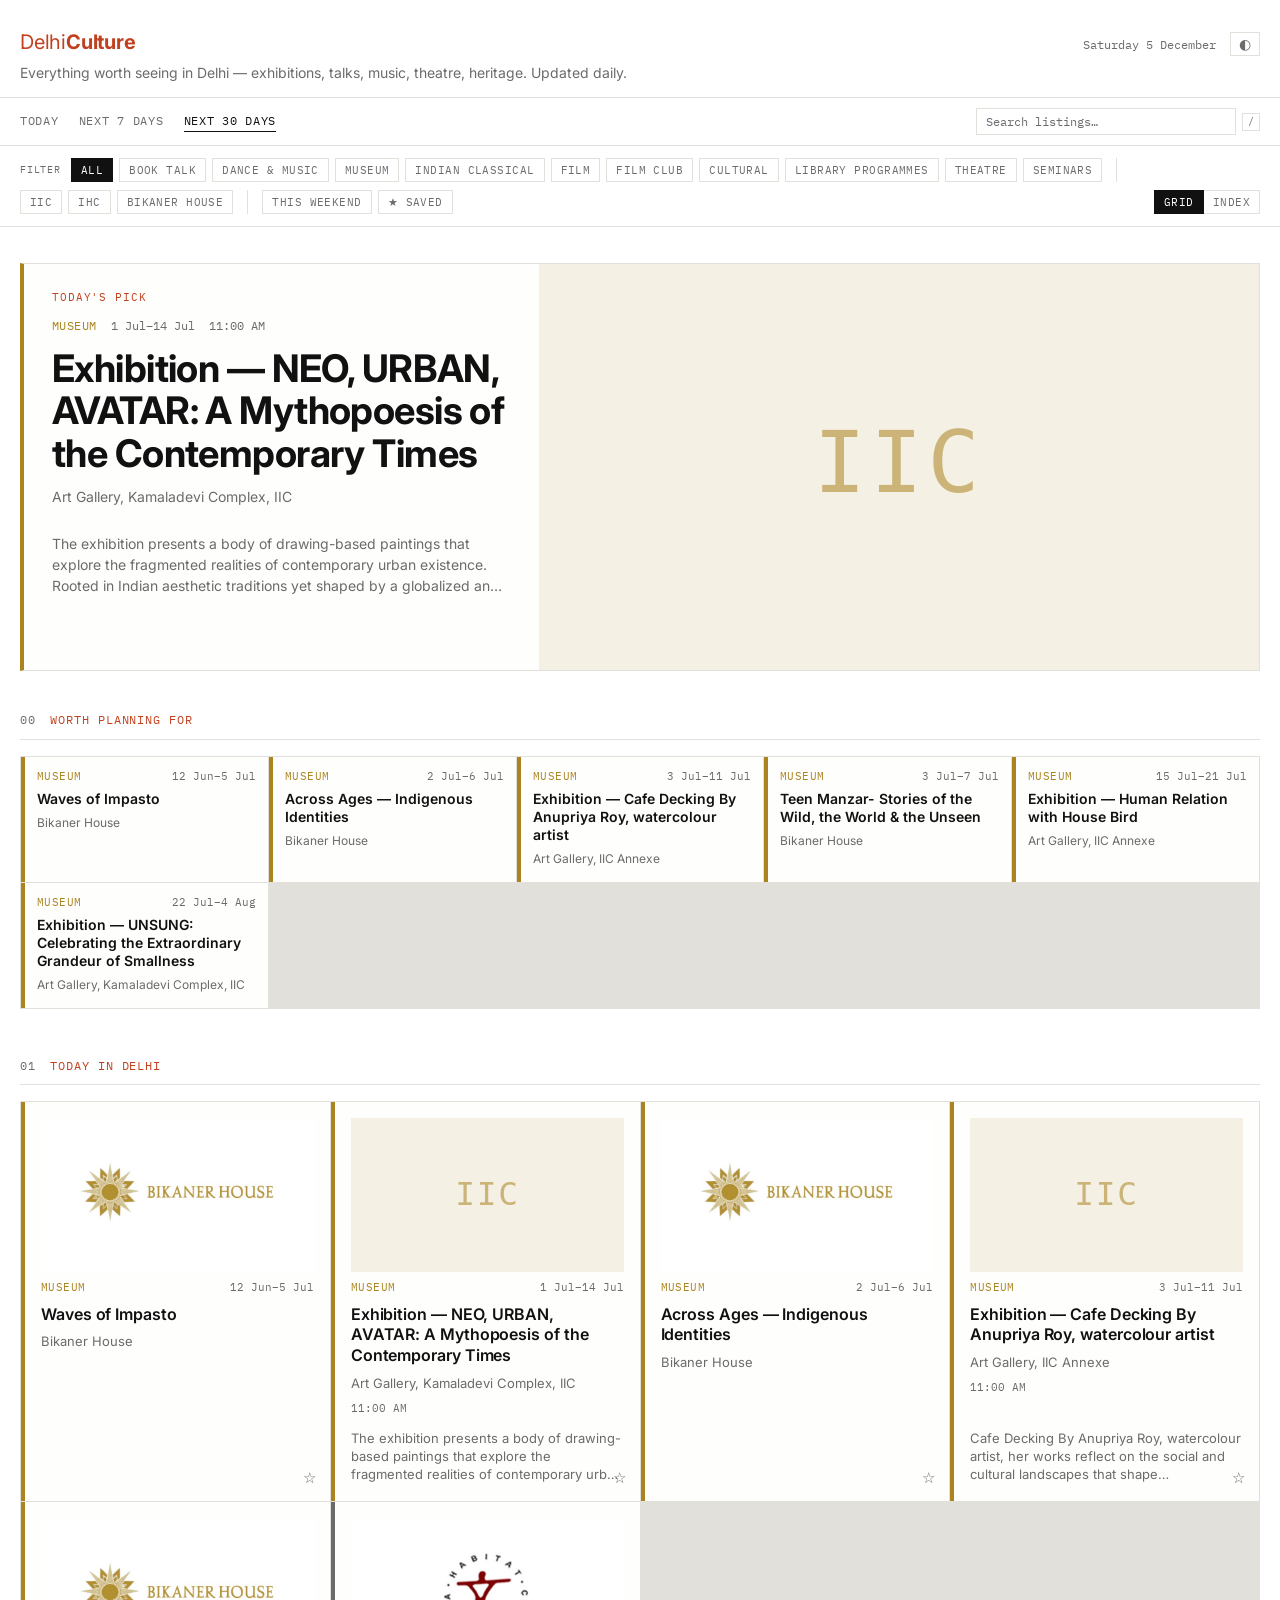
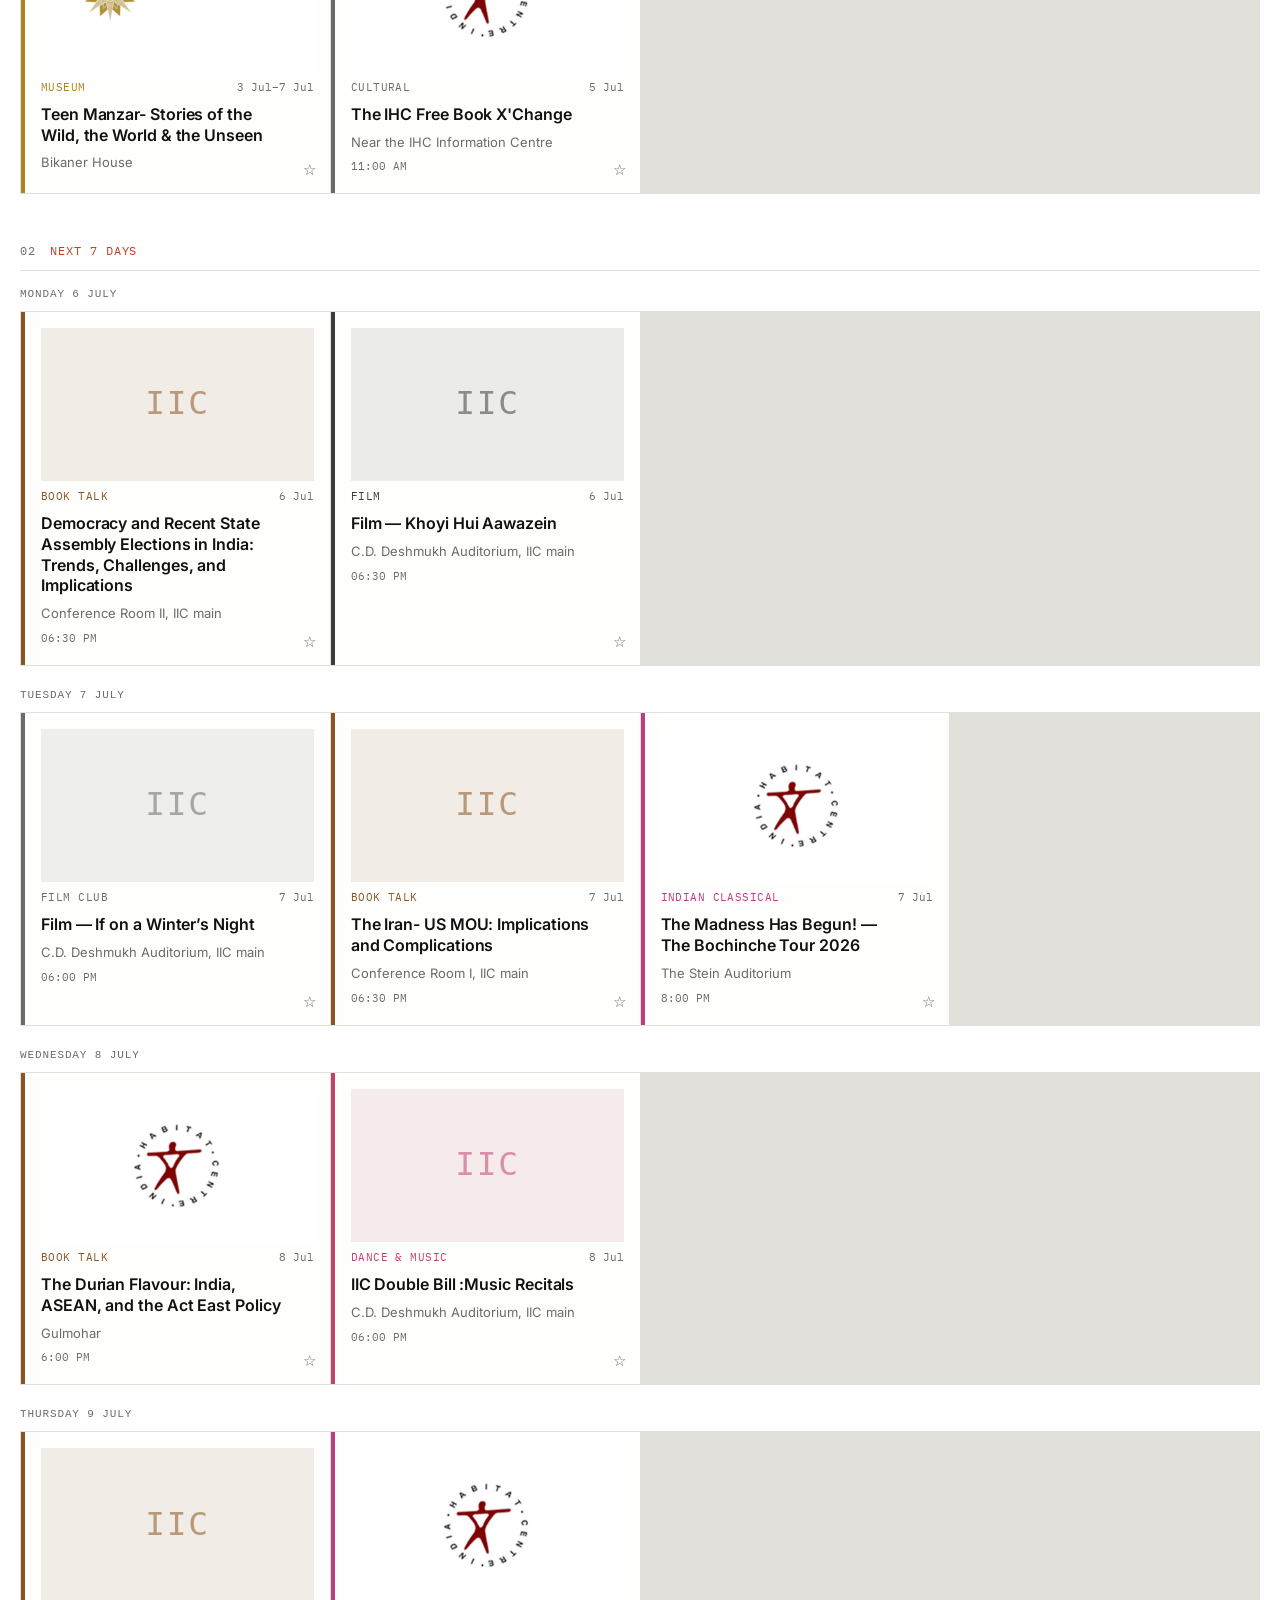
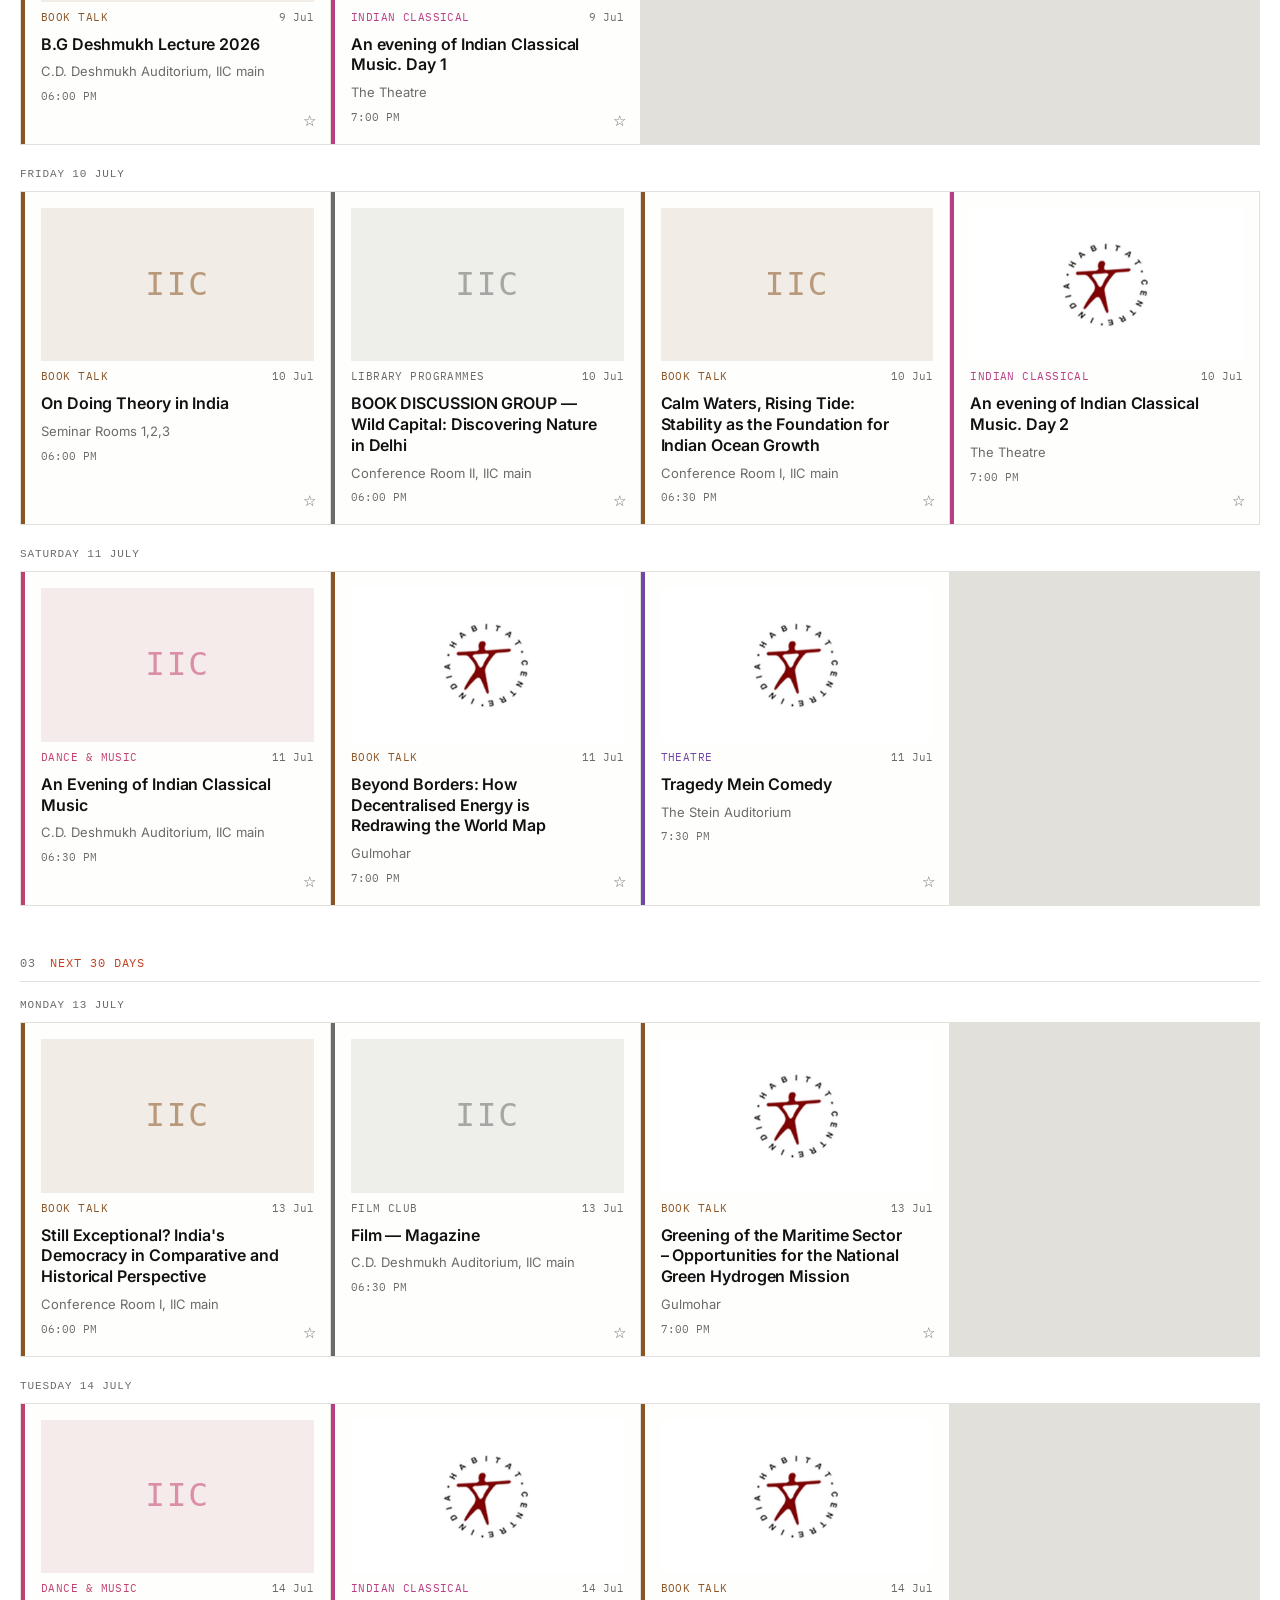
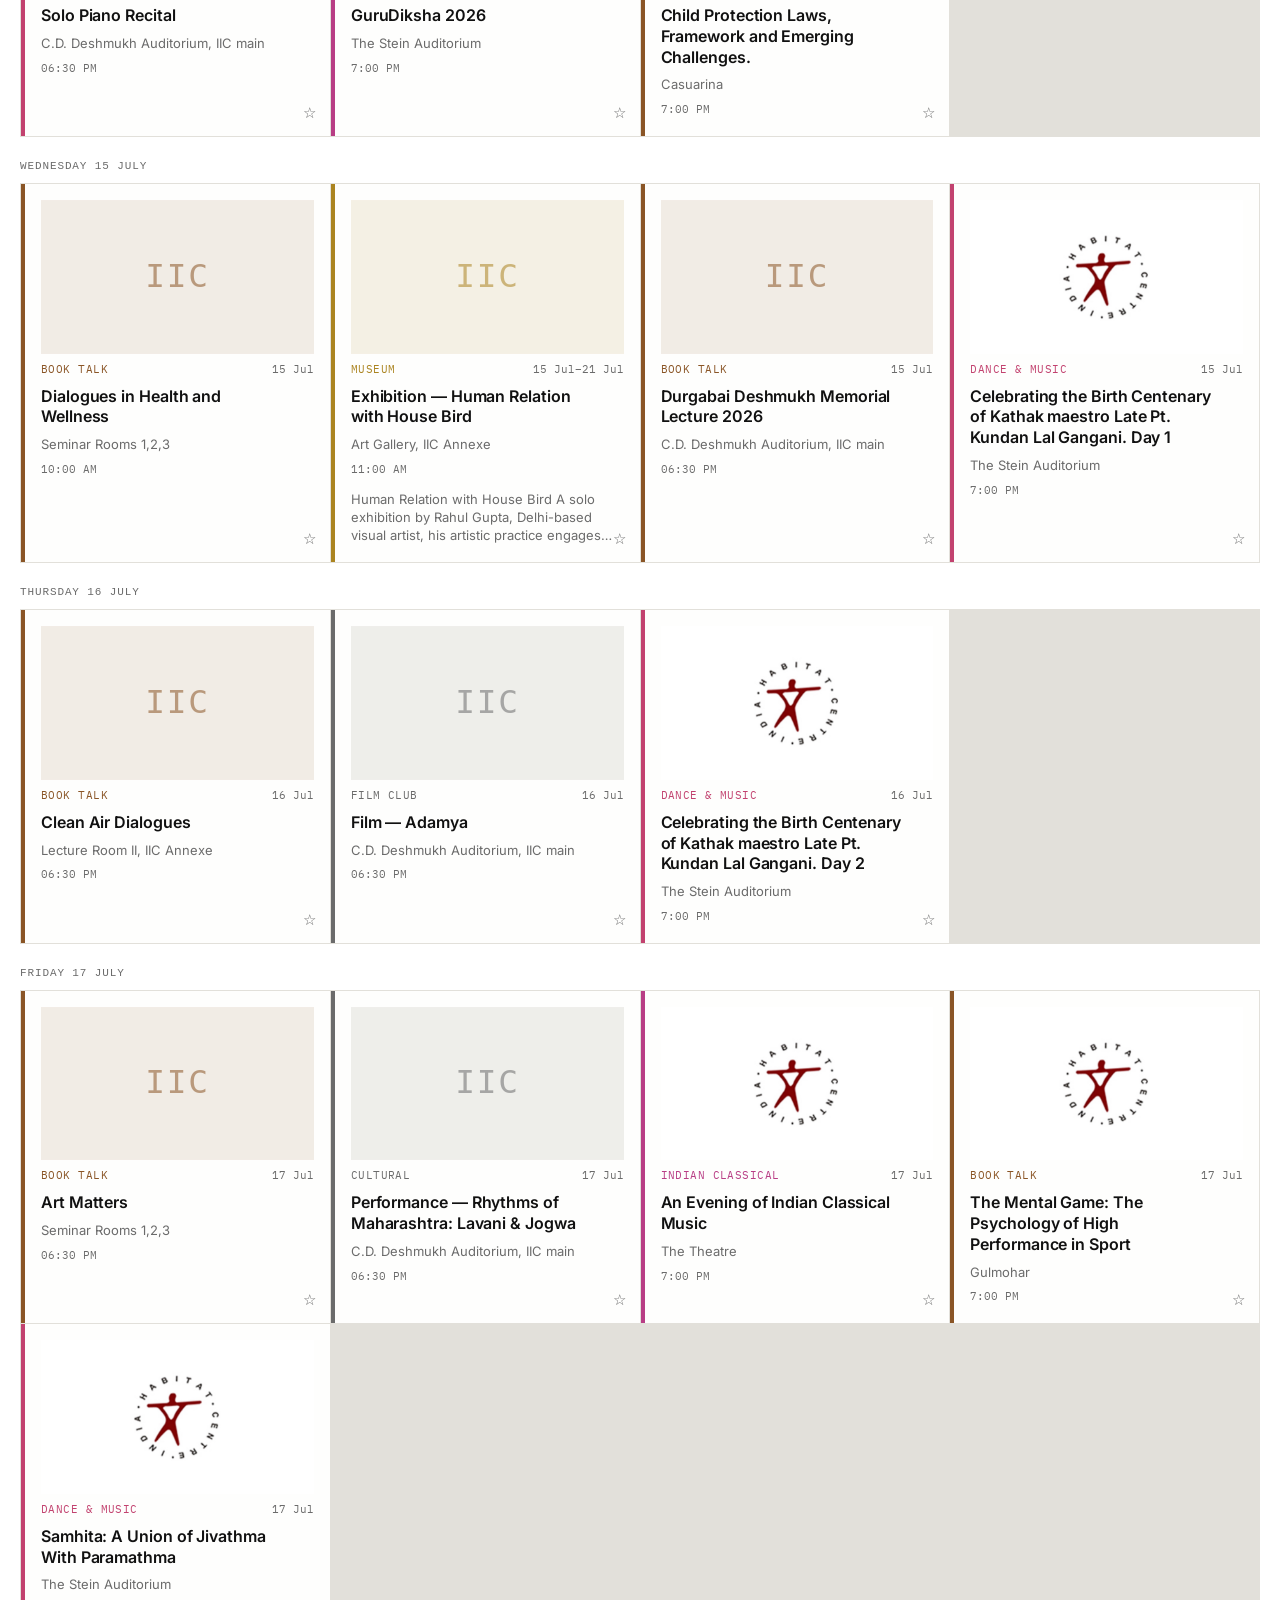
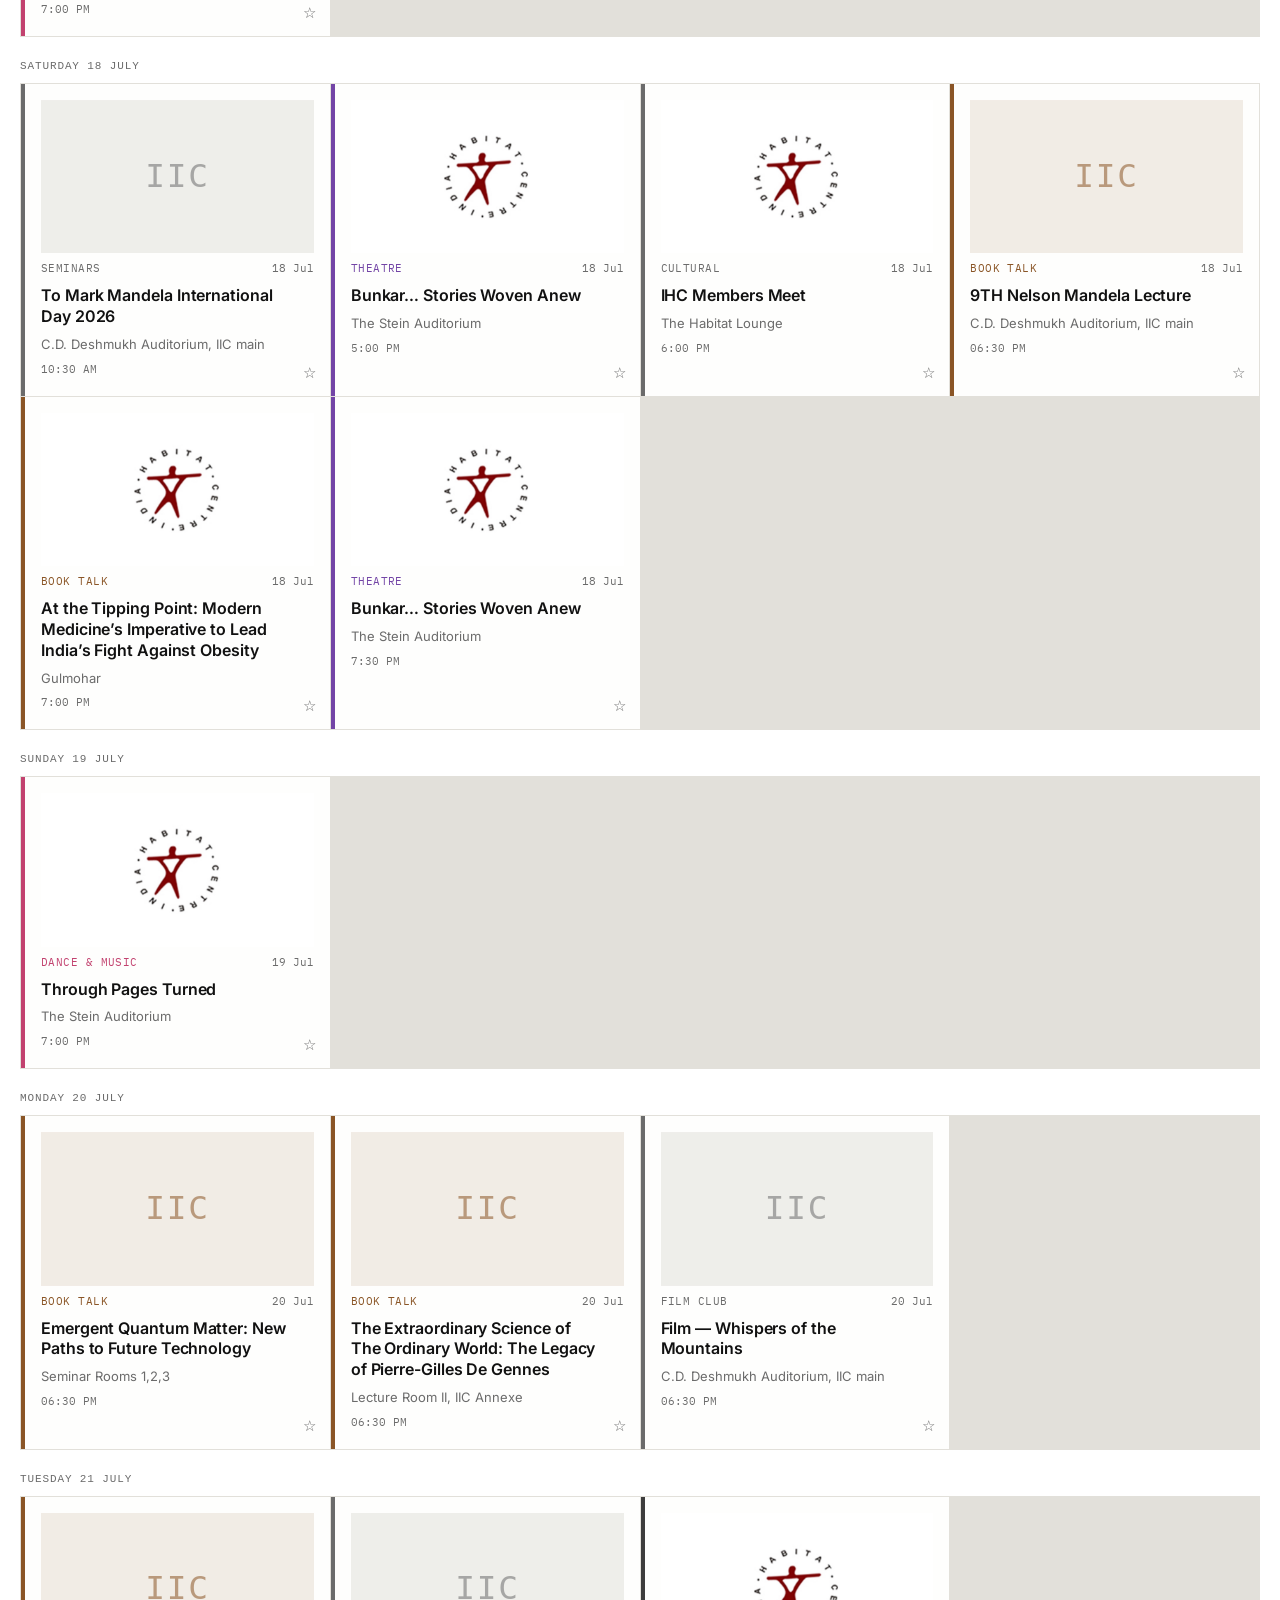
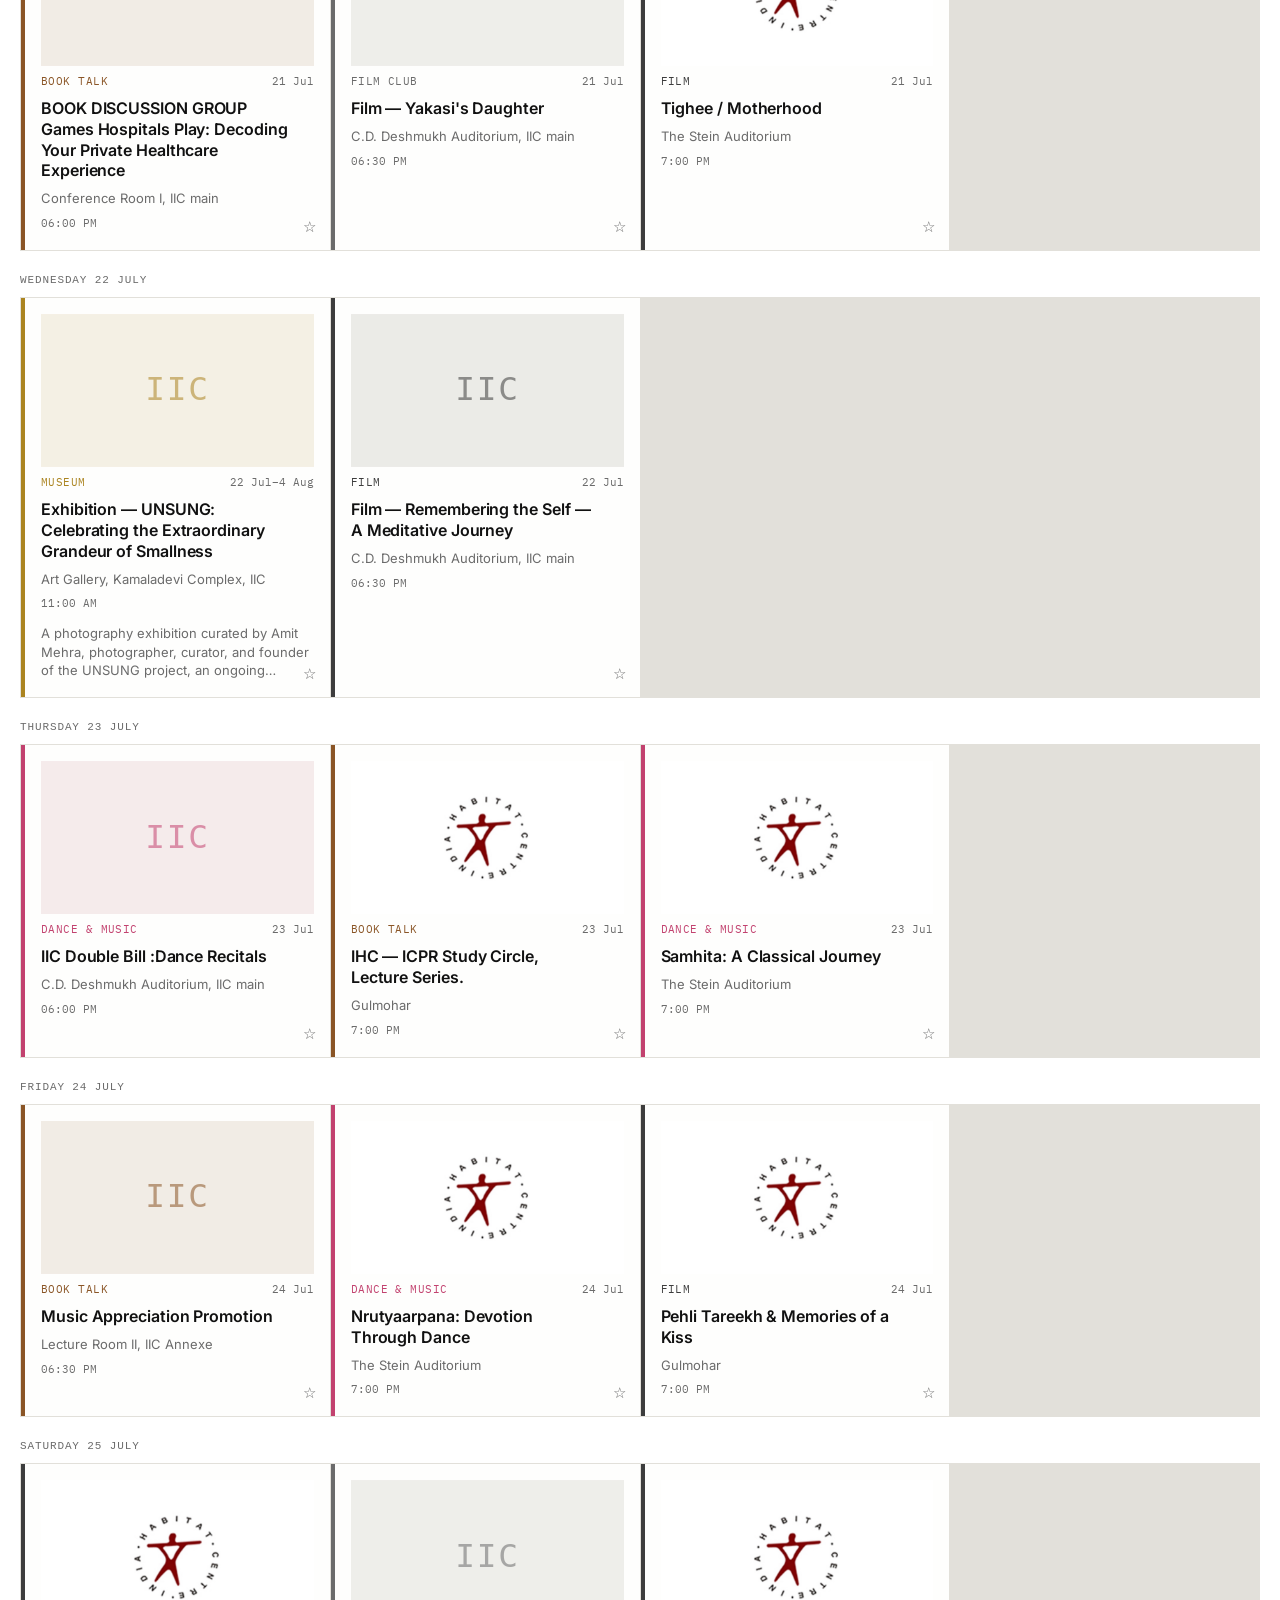
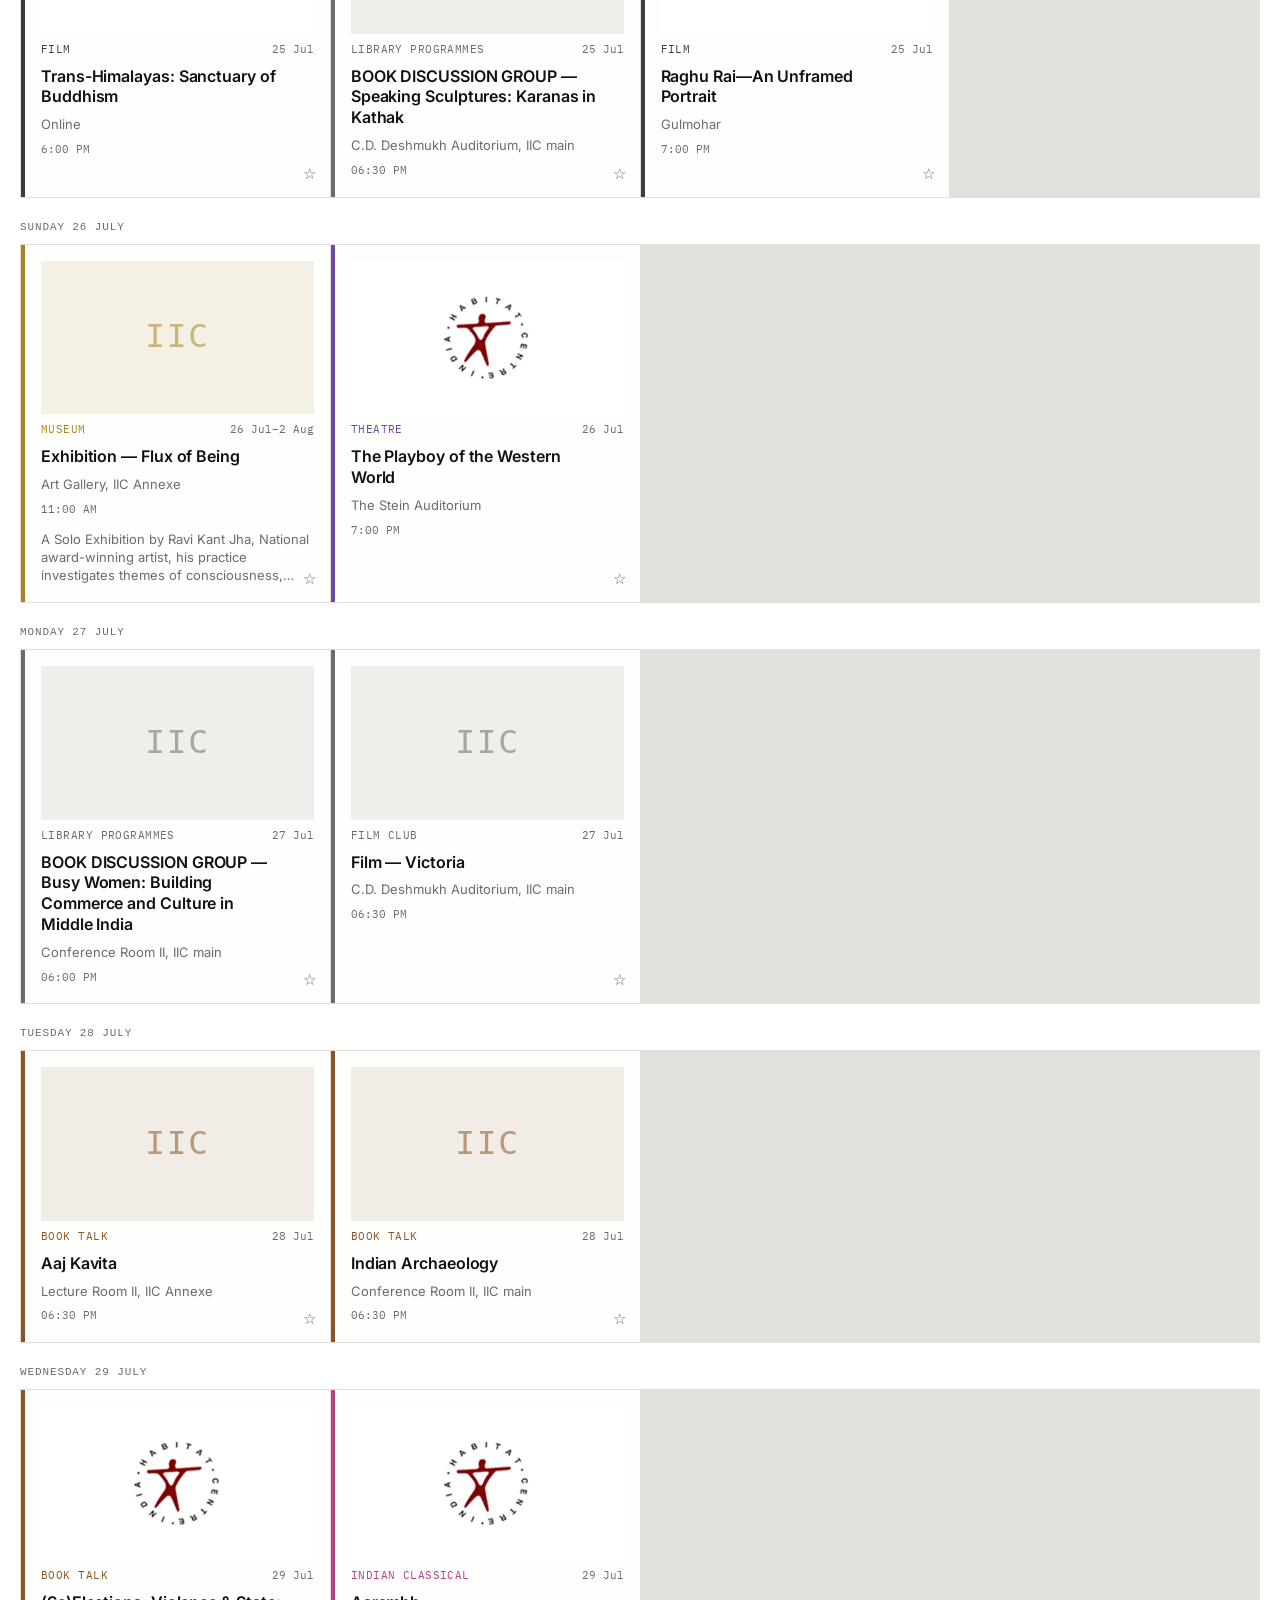
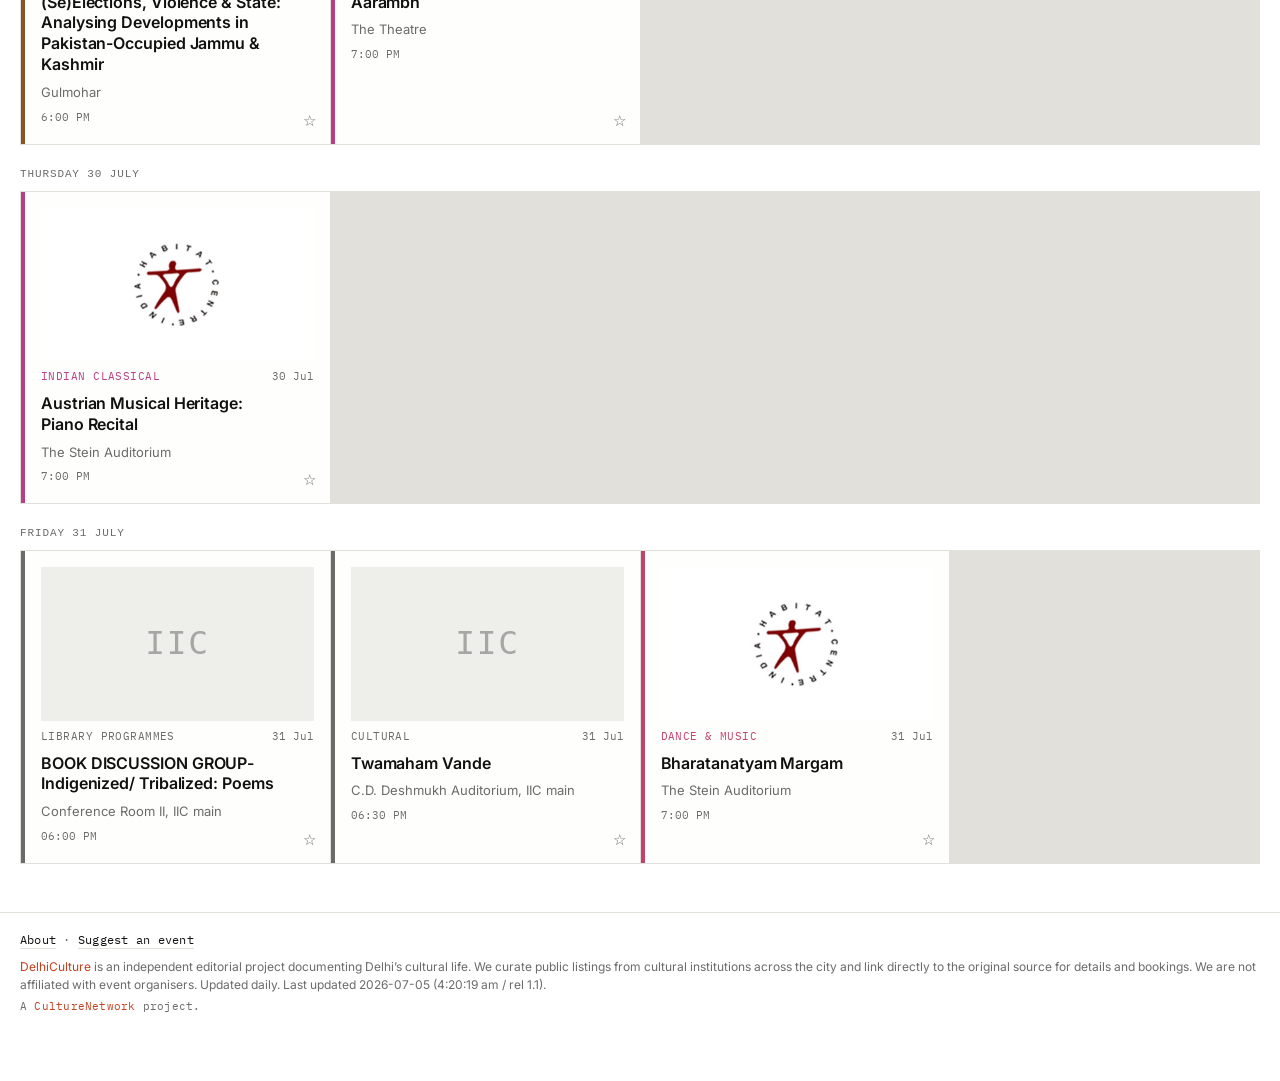
==== commit fc04332c: "Update events (2026-07-05)" ====
--- a/docs/index.html
+++ b/docs/index.html
@@ -6,6 +6,8 @@
 <title>DelhiCulture — What to see in Delhi today</title>
 <meta name="description" content="Everything worth seeing in Delhi — exhibitions, talks, music, theatre and heritage, curated daily from the city's cultural institutions.">
 <link rel="canonical" href="https://delhiculture.com/">
+<meta name="theme-color" content="#ffffff" media="(prefers-color-scheme: light)">
+<meta name="theme-color" content="#131211" media="(prefers-color-scheme: dark)">
 <meta property="og:title" content="DelhiCulture — What to see in Delhi today">
 <meta property="og:description" content="A curated index of exhibitions, talks, music, theatre and heritage events in Delhi.">
 <meta property="og:url" content="https://delhiculture.com/">
@@ -15,7 +17,7 @@
 <link rel="preconnect" href="https://fonts.googleapis.com">
 <link rel="preconnect" href="https://fonts.gstatic.com" crossorigin>
 <link href="https://fonts.googleapis.com/css2?family=Inter:wght@400;500;600;700&family=IBM+Plex+Mono:wght@400;500&display=swap" rel="stylesheet">
-<link rel="stylesheet" href="style.css">
+<link rel="stylesheet" href="style.css?v=7">
 <script>
 /* apply saved theme before first paint to avoid a flash */
 (function () {
@@ -114,6 +116,6 @@
   <p class="footer__network">A <span class="brand-red">CultureNetwork</span> project.</p>
 </footer>
 
-<script src="app.js"></script>
+<script src="app.js?v=7"></script>
 </body>
 </html>
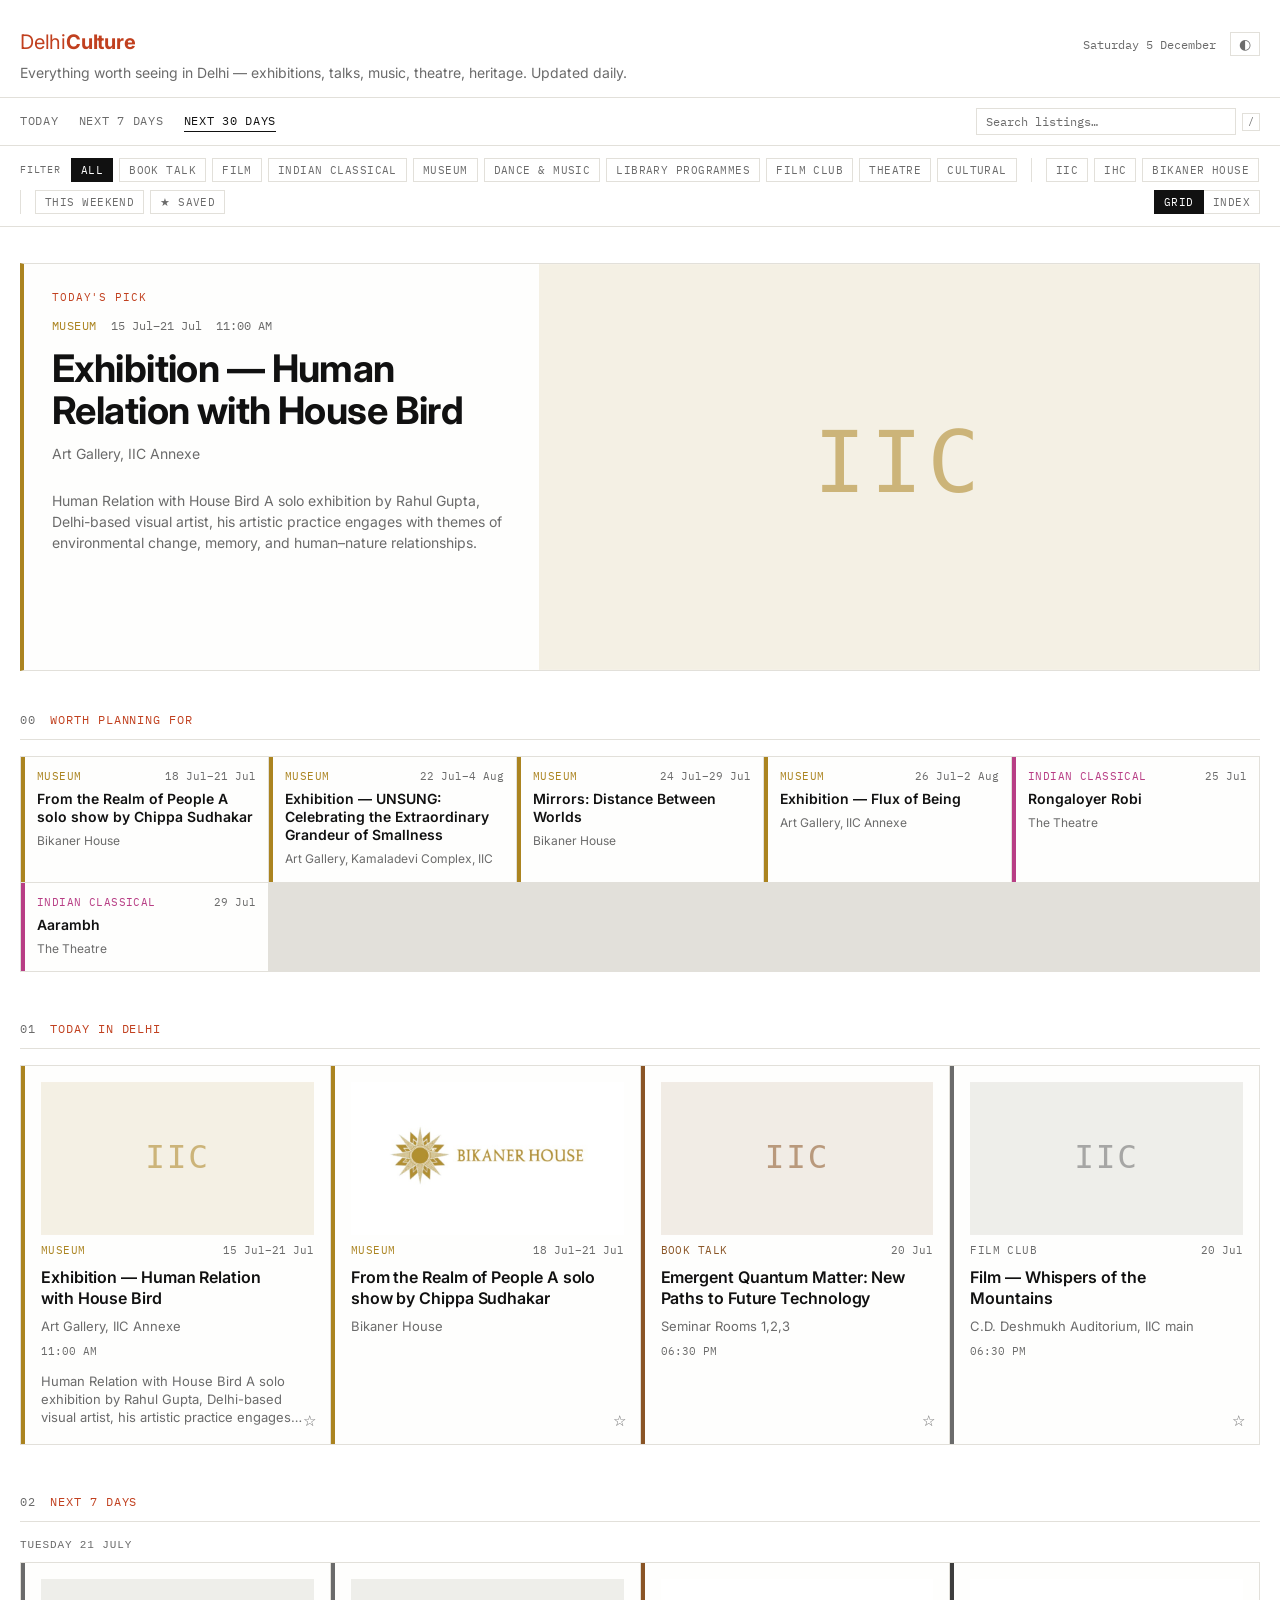
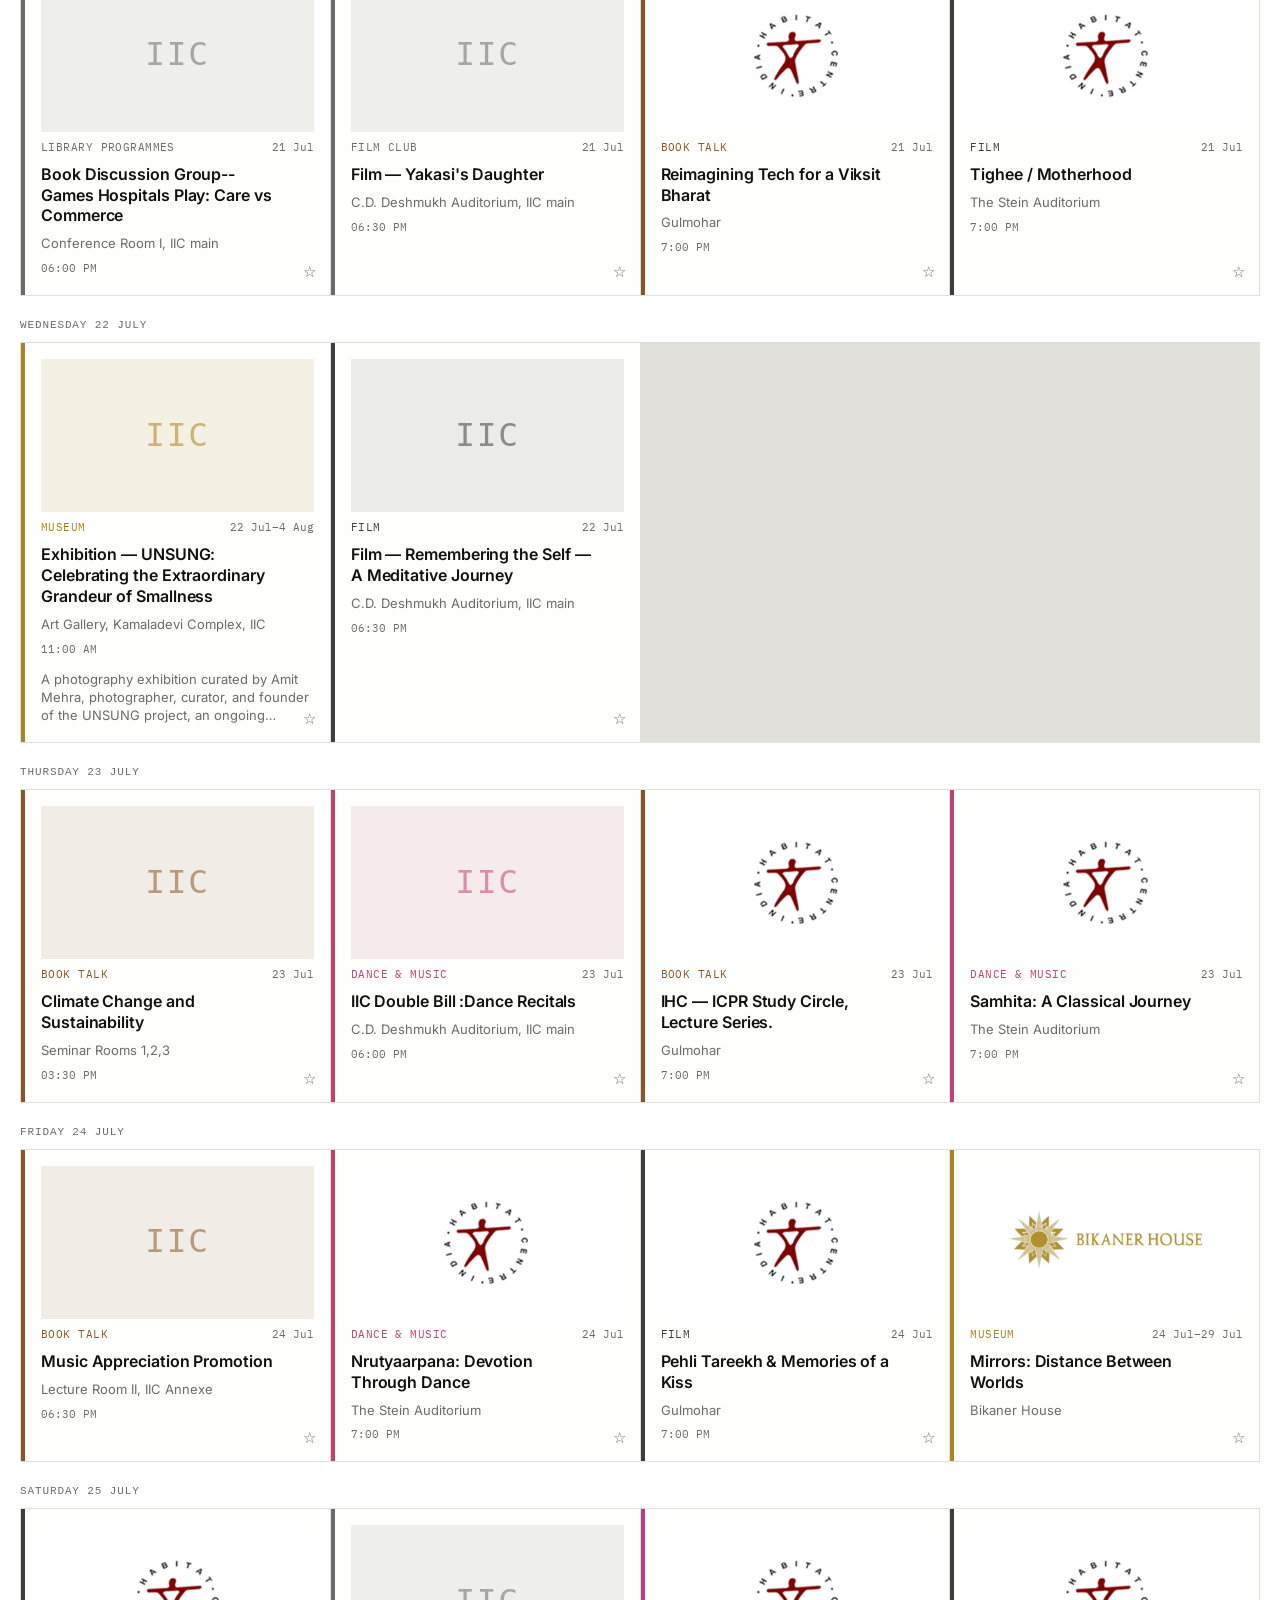
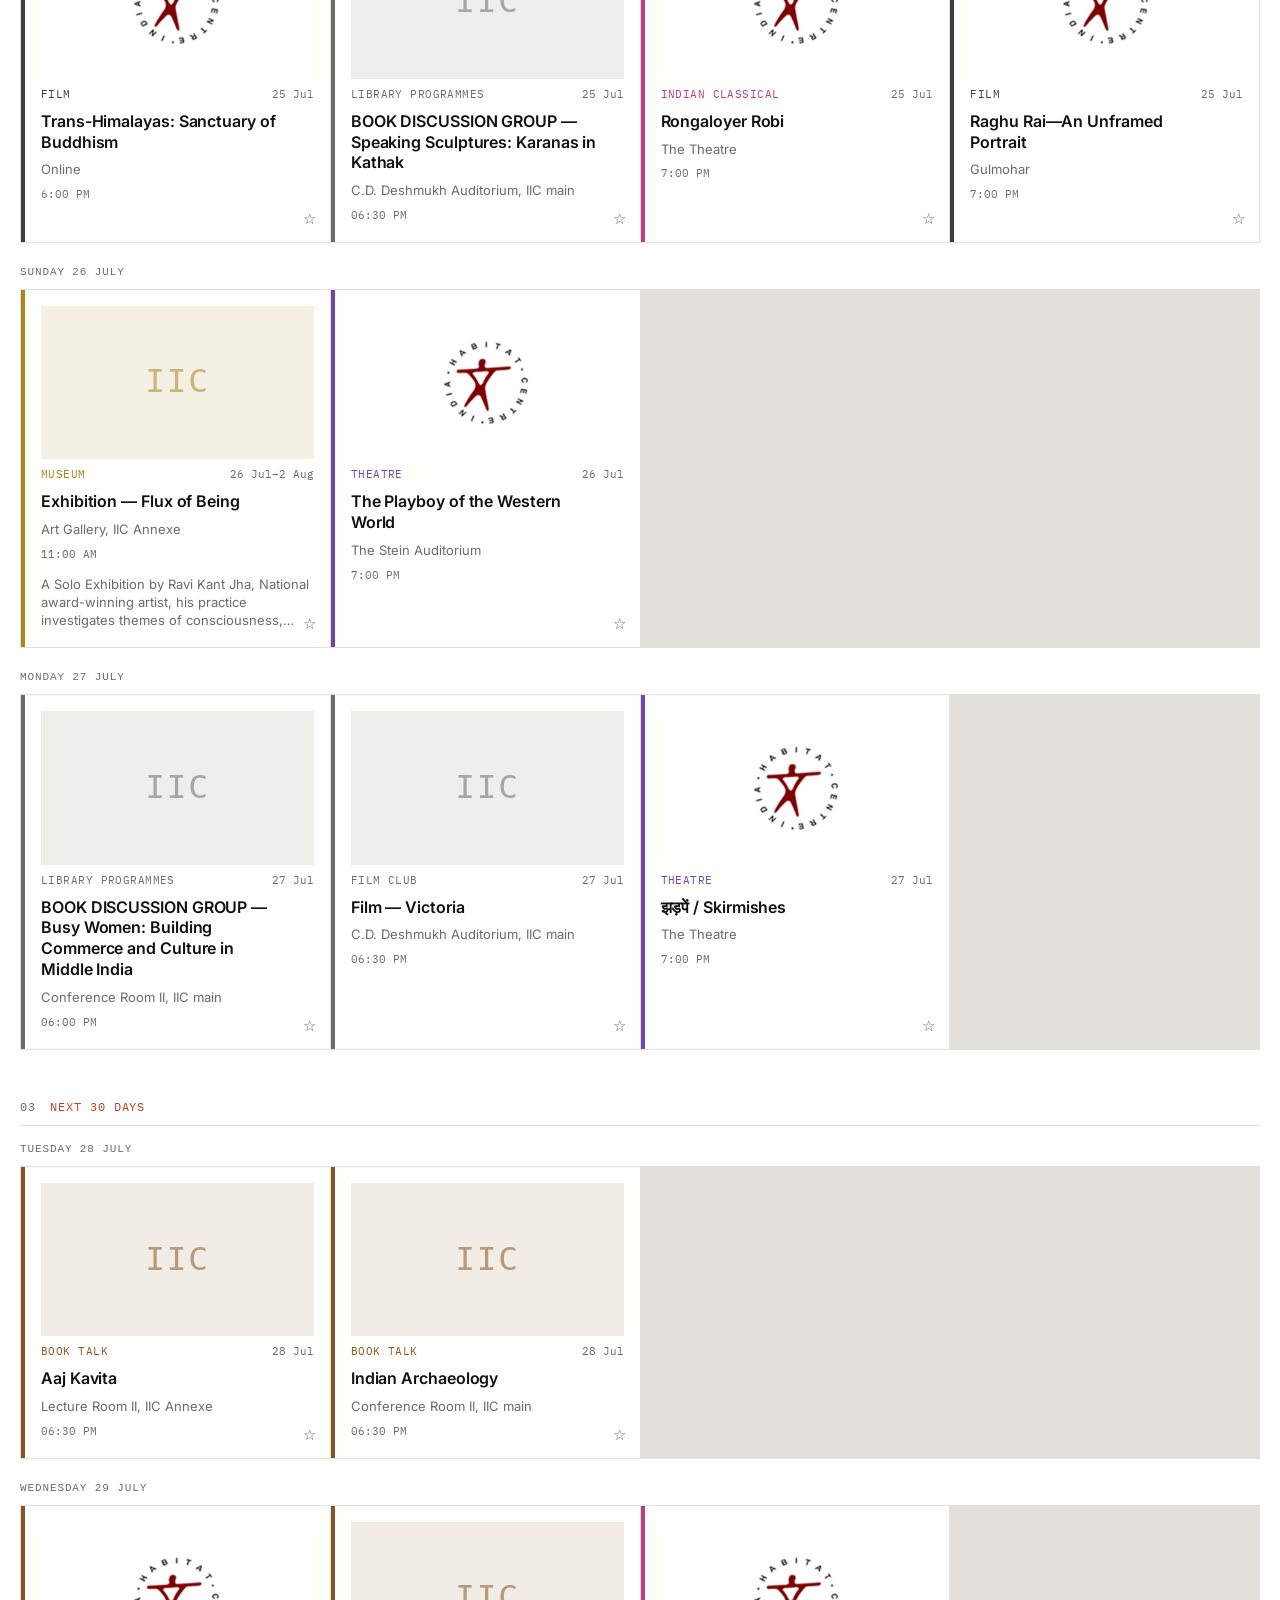
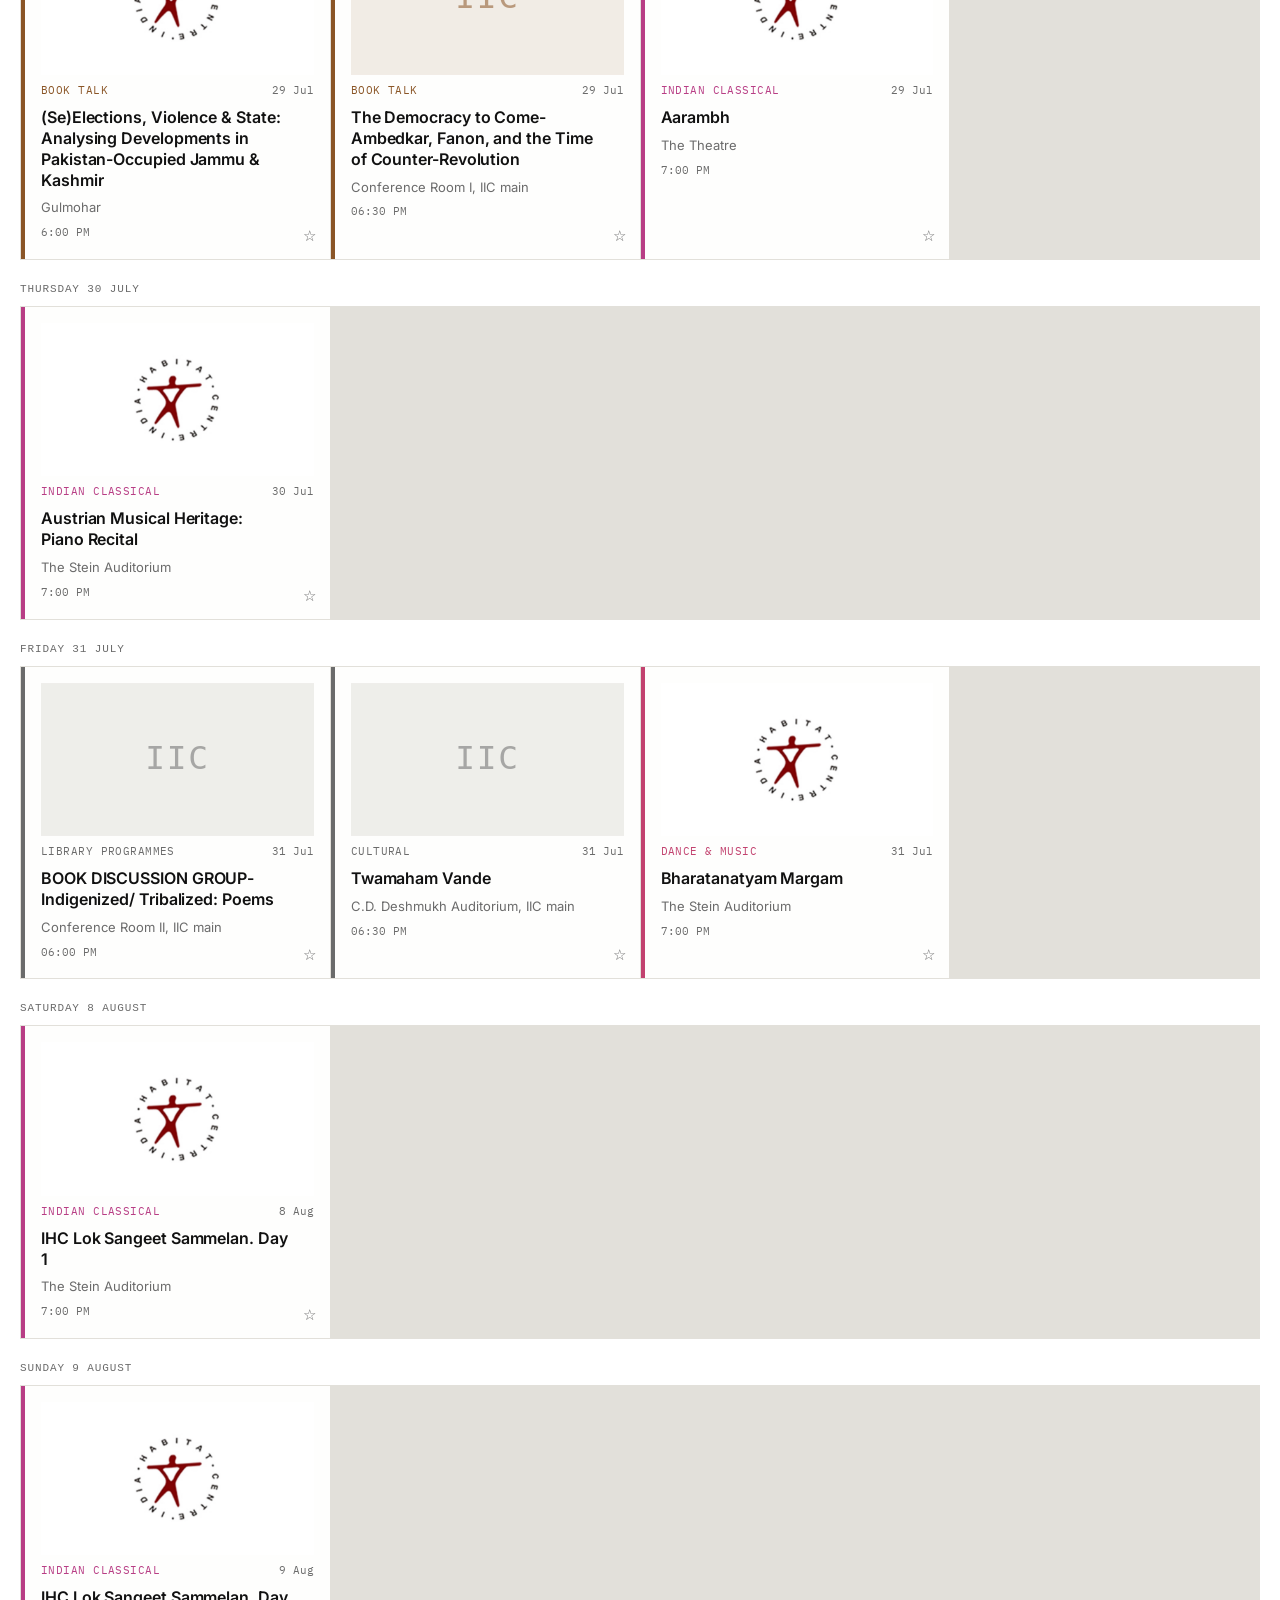
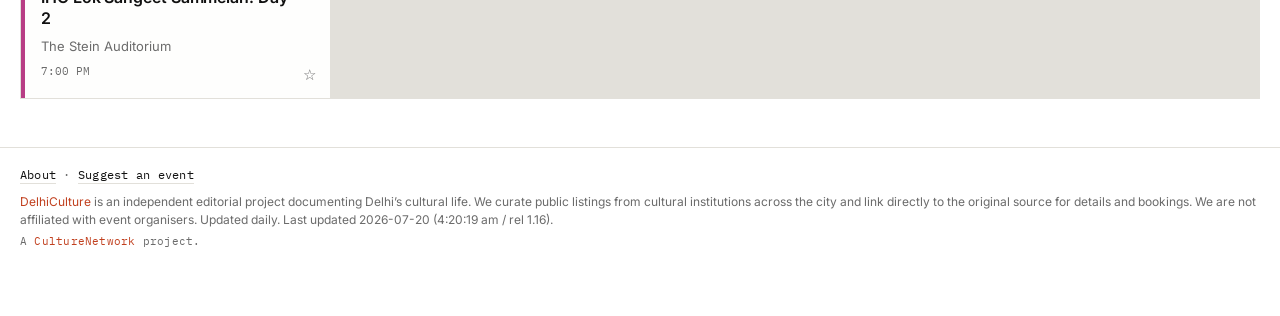
==== commit deee284c: "Update events (2026-07-20)" ====
--- a/docs/index.html
+++ b/docs/index.html
@@ -6,8 +6,6 @@
 <title>DelhiCulture — What to see in Delhi today</title>
 <meta name="description" content="Everything worth seeing in Delhi — exhibitions, talks, music, theatre and heritage, curated daily from the city's cultural institutions.">
 <link rel="canonical" href="https://delhiculture.com/">
-<meta name="theme-color" content="#ffffff" media="(prefers-color-scheme: light)">
-<meta name="theme-color" content="#131211" media="(prefers-color-scheme: dark)">
 <meta property="og:title" content="DelhiCulture — What to see in Delhi today">
 <meta property="og:description" content="A curated index of exhibitions, talks, music, theatre and heritage events in Delhi.">
 <meta property="og:url" content="https://delhiculture.com/">
@@ -17,7 +15,7 @@
 <link rel="preconnect" href="https://fonts.googleapis.com">
 <link rel="preconnect" href="https://fonts.gstatic.com" crossorigin>
 <link href="https://fonts.googleapis.com/css2?family=Inter:wght@400;500;600;700&family=IBM+Plex+Mono:wght@400;500&display=swap" rel="stylesheet">
-<link rel="stylesheet" href="style.css?v=7">
+<link rel="stylesheet" href="style.css">
 <script>
 /* apply saved theme before first paint to avoid a flash */
 (function () {
@@ -116,6 +114,6 @@
   <p class="footer__network">A <span class="brand-red">CultureNetwork</span> project.</p>
 </footer>
 
-<script src="app.js?v=7"></script>
+<script src="app.js"></script>
 </body>
 </html>
